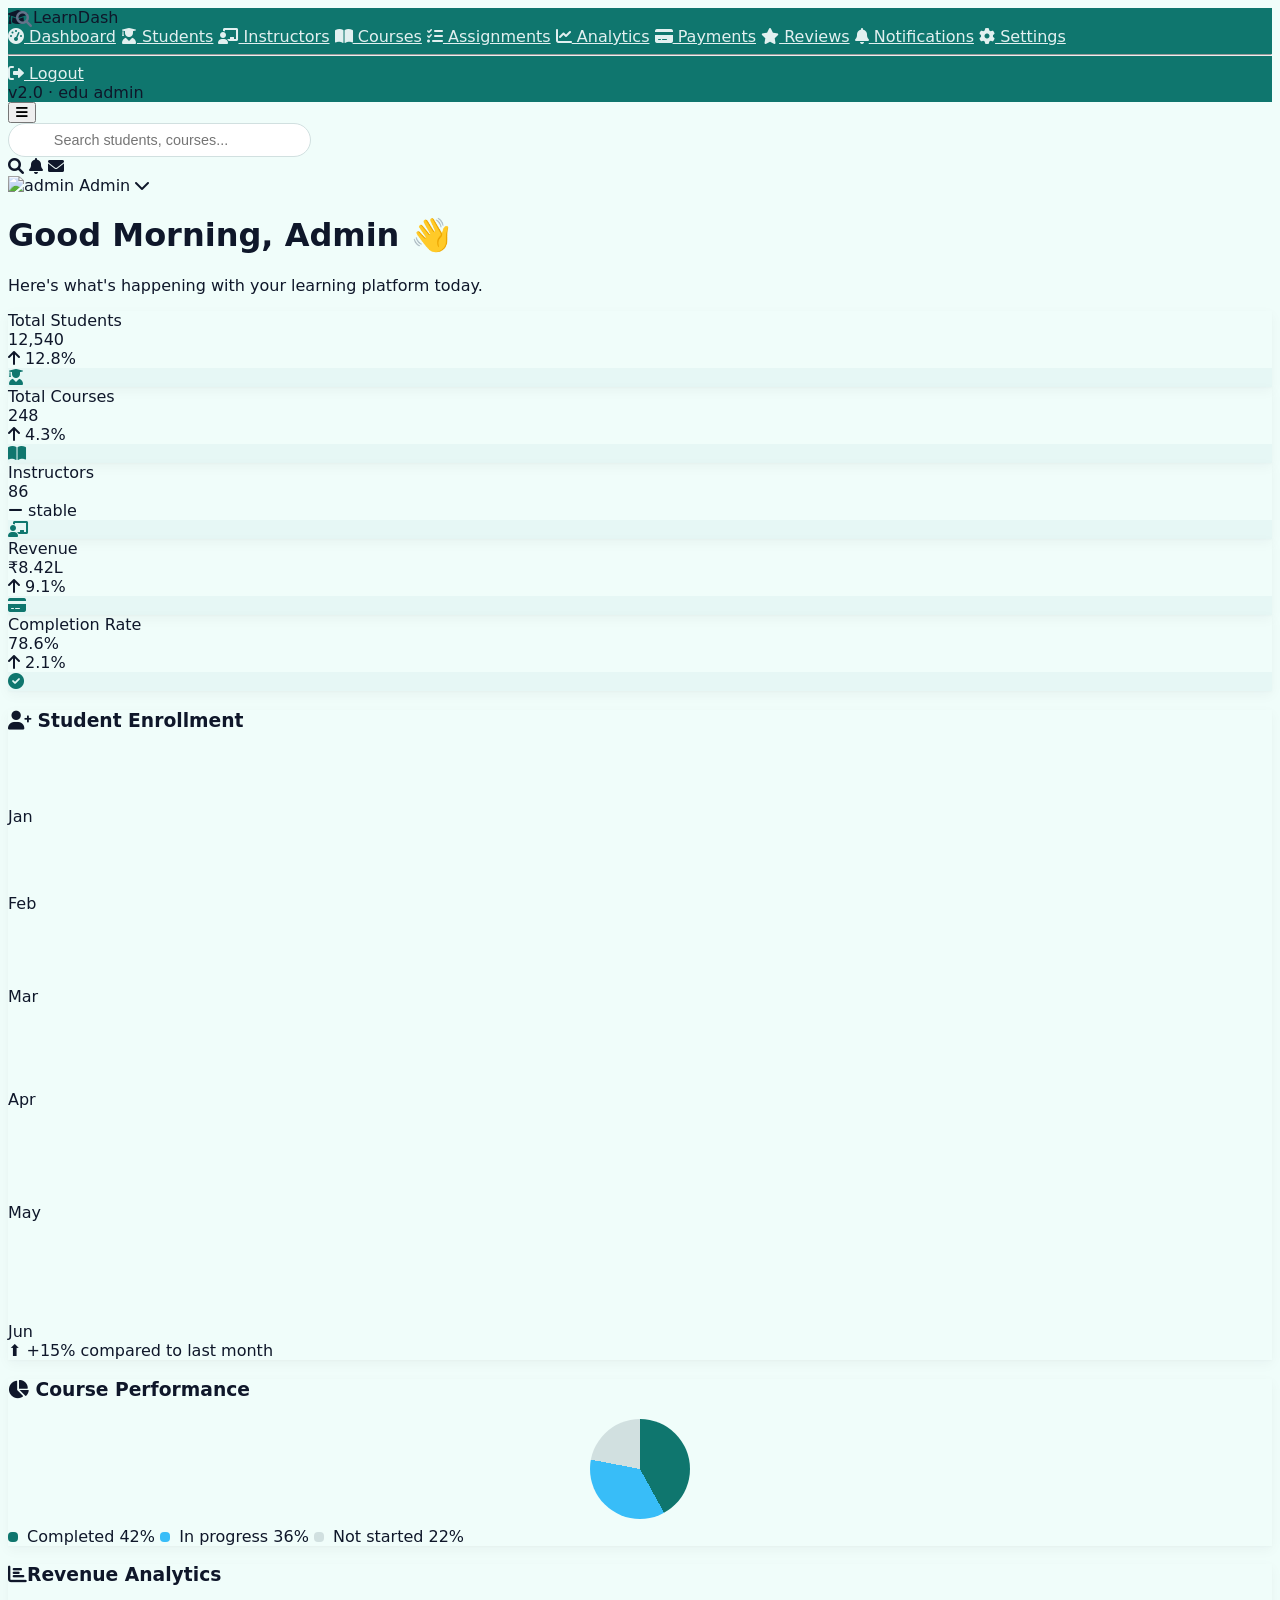
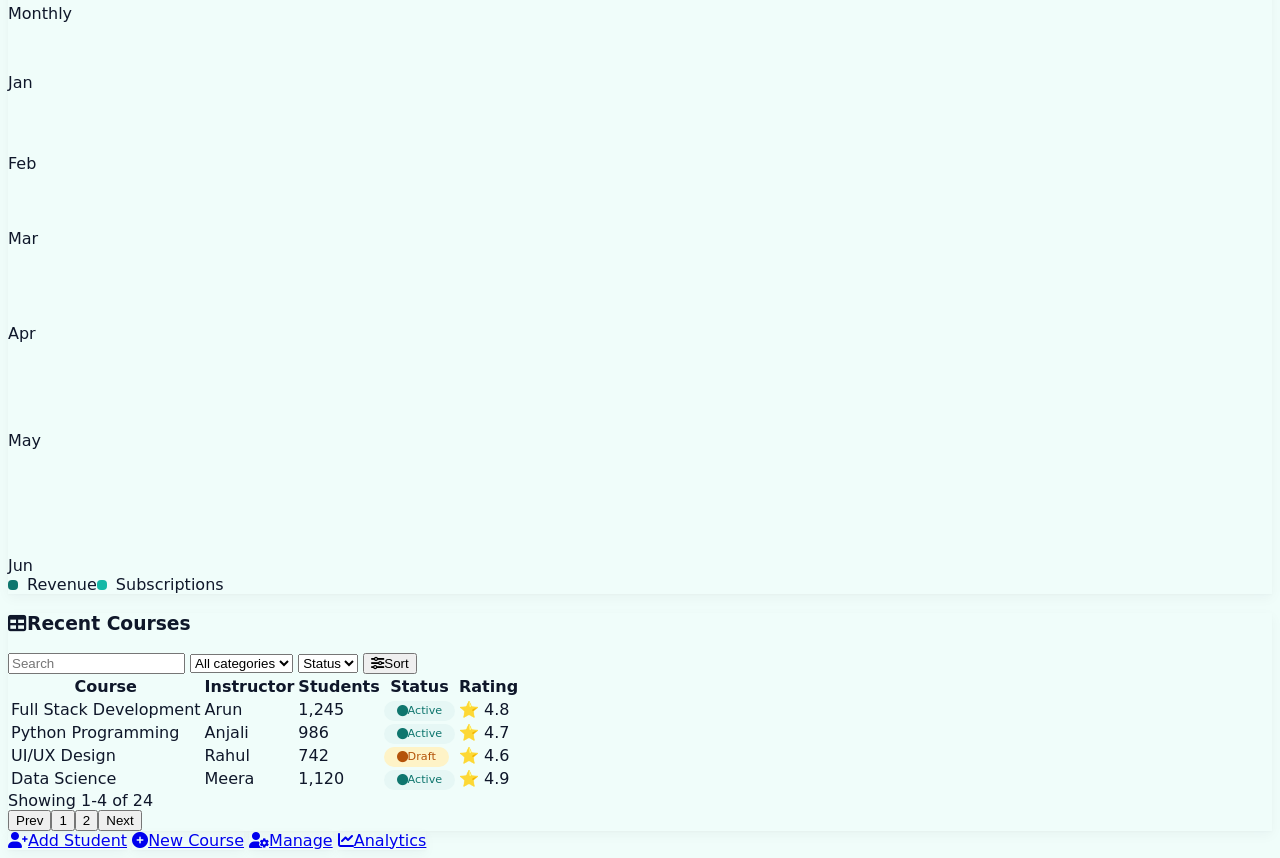
==== index.html @ 38117063 "Create index.html index page" ====
<!DOCTYPE html>
<html lang="en">
<head>
  <meta charset="UTF-8" />
  <meta name="viewport" content="width=device-width, initial-scale=1.0" />
  <title>LearnDash · Admin (static charts)</title>
  <script src="https://cdn.tailwindcss.com"></script>
  <link rel="stylesheet" href="https://cdnjs.cloudflare.com/ajax/libs/font-awesome/6.0.0-beta3/css/all.min.css" />
  <style>
    /* custom teal-navy palette & subtle touches */
    body {
      background: #F0FDFA;
      color: #0F172A;
      font-family: 'Inter', system-ui, -apple-system, sans-serif;
    }
    .sidebar-bg {
      background: #0F766E;
    }
    .sidebar-text {
      color: #e2f0f0;
    }
    .sidebar-text:hover {
      background: #0d6b63;
      color: white;
    }
    .card-shadow {
      box-shadow: 0 4px 12px rgba(15, 23, 42, 0.04), 0 1px 2px rgba(0,0,0,0.02);
    }
    .stat-icon {
      background: #e6f7f5;
      color: #0F766E;
    }
    .nav-search input {
      background: white;
      border: 1px solid #d1e0e0;
      border-radius: 40px;
      padding: 0.5rem 1rem 0.5rem 2.8rem;
      width: 240px;
      font-size: 0.9rem;
    }
    .nav-search i {
      position: absolute;
      left: 1rem;
      top: 0.7rem;
      color: #64748B;
    }
    .badge-status {
      background: #e6f7f5;
      color: #0F766E;
      font-weight: 500;
      padding: 0.2rem 0.8rem;
      border-radius: 40px;
      font-size: 0.7rem;
    }
    .badge-draft {
      background: #fef3c7;
      color: #b45309;
    }
    .table-wrap {
      overflow-x: auto;
    }
    /* mobile drawer */
    #mobileDrawer {
      transition: transform 0.25s ease;
    }
    #mobileDrawer.hidden-drawer {
      transform: translateX(-100%);
    }
    #mobileDrawer:not(.hidden-drawer) {
      transform: translateX(0);
    }
    .drawer-overlay {
      background: rgba(15, 23, 42, 0.4);
    }

    /* static chart replacements: simple flex bars & doughnut with conic gradient */
    .chart-bar-row {
      display: flex;
      align-items: flex-end;
      gap: 0.5rem;
      height: 100px;
      margin-top: 0.5rem;
    }
    .chart-bar {
      flex: 1;
      background: #0F766E;
      border-radius: 6px 6px 0 0;
      min-width: 20px;
      transition: height 0.2s;
      height: var(--h);
    }
    .chart-bar-alt {
      background: #14B8A6;
    }
    .doughnut-static {
      width: 100px;
      height: 100px;
      border-radius: 50%;
      background: conic-gradient(#0F766E 0% 42%, #38BDF8 42% 78%, #d1e0e0 78% 100%);
      margin: 0.5rem auto;
    }
    .revenue-bar {
      display: flex;
      align-items: flex-end;
      gap: 0.4rem;
      height: 70px;
    }
    .revenue-bar-item {
      flex: 1;
      background: #0F766E;
      border-radius: 4px 4px 0 0;
      min-width: 16px;
    }
    .revenue-bar-item.sub {
      background: #14B8A6;
    }
    .legend-dot {
      display: inline-block;
      width: 10px;
      height: 10px;
      border-radius: 4px;
      margin-right: 4px;
    }
    .inline-chart-label {
      font-size: 0.7rem;
      color: #64748B;
    }
  </style>
</head>
<body>

  <!-- mobile overlay -->
  <div id="drawerOverlay" class="fixed inset-0 z-40 drawer-overlay hidden md:hidden"></div>

  <!-- SIDEBAR (desktop) + mobile drawer -->
  <aside id="sidebar" class="fixed top-0 left-0 h-full w-64 sidebar-bg text-white z-50 flex flex-col transition-transform duration-300 -translate-x-full md:translate-x-0">
    <div class="p-5 text-2xl font-bold tracking-tight flex items-center gap-2 border-b border-[#2a8a82]">
      <i class="fas fa-graduation-cap text-[#38BDF8]"></i> LearnDash
    </div>
    <nav class="flex-1 px-3 py-6 space-y-1 overflow-y-auto">
      <a href="#" class="flex items-center gap-3 px-3 py-2.5 rounded-lg sidebar-text bg-[#0d6b63]"><i class="fas fa-tachometer-alt w-5"></i> Dashboard</a>
      <a href="#" class="flex items-center gap-3 px-3 py-2.5 rounded-lg sidebar-text hover:bg-[#0d6b63]"><i class="fas fa-user-graduate w-5"></i> Students</a>
      <a href="#" class="flex items-center gap-3 px-3 py-2.5 rounded-lg sidebar-text hover:bg-[#0d6b63]"><i class="fas fa-chalkboard-teacher w-5"></i> Instructors</a>
      <a href="#" class="flex items-center gap-3 px-3 py-2.5 rounded-lg sidebar-text hover:bg-[#0d6b63]"><i class="fas fa-book-open w-5"></i> Courses</a>
      <a href="#" class="flex items-center gap-3 px-3 py-2.5 rounded-lg sidebar-text hover:bg-[#0d6b63]"><i class="fas fa-tasks w-5"></i> Assignments</a>
      <a href="#" class="flex items-center gap-3 px-3 py-2.5 rounded-lg sidebar-text hover:bg-[#0d6b63]"><i class="fas fa-chart-line w-5"></i> Analytics</a>
      <a href="#" class="flex items-center gap-3 px-3 py-2.5 rounded-lg sidebar-text hover:bg-[#0d6b63]"><i class="fas fa-credit-card w-5"></i> Payments</a>
      <a href="#" class="flex items-center gap-3 px-3 py-2.5 rounded-lg sidebar-text hover:bg-[#0d6b63]"><i class="fas fa-star w-5"></i> Reviews</a>
      <a href="#" class="flex items-center gap-3 px-3 py-2.5 rounded-lg sidebar-text hover:bg-[#0d6b63]"><i class="fas fa-bell w-5"></i> Notifications</a>
      <a href="#" class="flex items-center gap-3 px-3 py-2.5 rounded-lg sidebar-text hover:bg-[#0d6b63]"><i class="fas fa-cog w-5"></i> Settings</a>
      <hr class="border-[#2a8a82] my-4" />
      <a href="#" class="flex items-center gap-3 px-3 py-2.5 rounded-lg sidebar-text hover:bg-[#0d6b63]"><i class="fas fa-sign-out-alt w-5"></i> Logout</a>
    </nav>
    <div class="p-4 text-xs text-[#b0d6d0] border-t border-[#2a8a82]">v2.0 · edu admin</div>
  </aside>

  <!-- MAIN CONTENT -->
  <div class="md:ml-64 min-h-screen flex flex-col">

    <!-- TOP NAVBAR -->
    <header class="bg-white/80 backdrop-blur-sm border-b border-[#dce8e6] sticky top-0 z-30 px-4 sm:px-6 py-3 flex items-center justify-between flex-wrap gap-2">
      <div class="flex items-center gap-3">
        <button id="hamburgerBtn" class="md:hidden text-[#0F766E] text-xl"><i class="fas fa-bars"></i></button>
        <div class="nav-search relative hidden sm:block">
          <i class="fas fa-search"></i>
          <input type="text" placeholder="Search students, courses..." class="focus:outline-none focus:ring-2 focus:ring-[#14B8A6] transition" />
        </div>
      </div>
      <div class="flex items-center gap-3 sm:gap-4">
        <i class="fas fa-search text-[#64748B] sm:hidden"></i>
        <i class="fas fa-bell text-[#64748B] text-lg hover:text-[#0F766E] cursor-pointer"></i>
        <i class="fas fa-envelope text-[#64748B] text-lg hover:text-[#0F766E] cursor-pointer"></i>
        <div class="flex items-center gap-2 border-l pl-3 border-[#dce8e6]">
          <img src="https://ui-avatars.com/api/?name=Admin&background=0F766E&color=fff&size=32" alt="admin" class="w-8 h-8 rounded-full" />
          <span class="hidden sm:inline font-medium text-sm text-[#0F172A]">Admin <i class="fas fa-chevron-down ml-1 text-[#64748B] text-xs"></i></span>
        </div>
      </div>
    </header>

    <!-- DASHBOARD BODY -->
    <main class="flex-1 p-4 sm:p-6 space-y-6">

      <!-- GREETING -->
      <div>
        <h1 class="text-2xl font-bold text-[#0F172A] flex items-center gap-2">Good Morning, Admin 👋</h1>
        <p class="text-[#64748B]">Here's what's happening with your learning platform today.</p>
      </div>

      <!-- STATS CARDS -->
      <section class="grid grid-cols-1 sm:grid-cols-2 lg:grid-cols-4 gap-4">
        <div class="bg-white card-shadow rounded-2xl p-5 flex items-start justify-between border border-[#e6f0ed]">
          <div><span class="text-[#64748B] text-sm">Total Students</span><div class="text-2xl font-bold mt-1">12,540</div><span class="text-[#16A34A] text-xs flex items-center gap-1 mt-1"><i class="fas fa-arrow-up"></i> 12.8%</span></div>
          <div class="stat-icon w-10 h-10 rounded-xl flex items-center justify-center text-xl"><i class="fas fa-user-graduate"></i></div>
        </div>
        <div class="bg-white card-shadow rounded-2xl p-5 flex items-start justify-between border border-[#e6f0ed]">
          <div><span class="text-[#64748B] text-sm">Total Courses</span><div class="text-2xl font-bold mt-1">248</div><span class="text-[#16A34A] text-xs flex items-center gap-1 mt-1"><i class="fas fa-arrow-up"></i> 4.3%</span></div>
          <div class="stat-icon w-10 h-10 rounded-xl flex items-center justify-center text-xl"><i class="fas fa-book-open"></i></div>
        </div>
        <div class="bg-white card-shadow rounded-2xl p-5 flex items-start justify-between border border-[#e6f0ed]">
          <div><span class="text-[#64748B] text-sm">Instructors</span><div class="text-2xl font-bold mt-1">86</div><span class="text-[#64748B] text-xs flex items-center gap-1 mt-1"><i class="fas fa-minus"></i> stable</span></div>
          <div class="stat-icon w-10 h-10 rounded-xl flex items-center justify-center text-xl"><i class="fas fa-chalkboard-teacher"></i></div>
        </div>
        <div class="bg-white card-shadow rounded-2xl p-5 flex items-start justify-between border border-[#e6f0ed]">
          <div><span class="text-[#64748B] text-sm">Revenue</span><div class="text-2xl font-bold mt-1">₹8.42L</div><span class="text-[#16A34A] text-xs flex items-center gap-1 mt-1"><i class="fas fa-arrow-up"></i> 9.1%</span></div>
          <div class="stat-icon w-10 h-10 rounded-xl flex items-center justify-center text-xl"><i class="fas fa-credit-card"></i></div>
        </div>
        <div class="bg-white card-shadow rounded-2xl p-5 flex items-start justify-between border border-[#e6f0ed] sm:col-span-2 lg:col-span-1">
          <div><span class="text-[#64748B] text-sm">Completion Rate</span><div class="text-2xl font-bold mt-1">78.6%</div><span class="text-[#F59E0B] text-xs flex items-center gap-1 mt-1"><i class="fas fa-arrow-up"></i> 2.1%</span></div>
          <div class="stat-icon w-10 h-10 rounded-xl flex items-center justify-center text-xl"><i class="fas fa-check-circle"></i></div>
        </div>
      </section>

      <!-- CHARTS: 2 columns (enrollment + course performance) - static HTML/CSS -->
      <div class="grid grid-cols-1 lg:grid-cols-2 gap-4">
        <!-- Enrollment chart (static bars) -->
        <div class="bg-white p-5 rounded-2xl card-shadow border border-[#e6f0ed]">
          <h3 class="text-sm font-semibold text-[#0F172A] flex items-center gap-2"><i class="fas fa-user-plus text-[#0F766E]"></i> Student Enrollment</h3>
          <div class="flex items-end gap-2 h-32 mt-2">
            <div class="flex-1 flex flex-col items-center"><div class="w-full bg-[#0F766E] rounded-t" style="height:58px;"></div><span class="text-[10px] mt-1 text-[#64748B]">Jan</span></div>
            <div class="flex-1 flex flex-col items-center"><div class="w-full bg-[#0F766E] rounded-t" style="height:68px;"></div><span class="text-[10px] mt-1 text-[#64748B]">Feb</span></div>
            <div class="flex-1 flex flex-col items-center"><div class="w-full bg-[#0F766E] rounded-t" style="height:74px;"></div><span class="text-[10px] mt-1 text-[#64748B]">Mar</span></div>
            <div class="flex-1 flex flex-col items-center"><div class="w-full bg-[#0F766E] rounded-t" style="height:84px;"></div><span class="text-[10px] mt-1 text-[#64748B]">Apr</span></div>
            <div class="flex-1 flex flex-col items-center"><div class="w-full bg-[#0F766E] rounded-t" style="height:94px;"></div><span class="text-[10px] mt-1 text-[#64748B]">May</span></div>
            <div class="flex-1 flex flex-col items-center"><div class="w-full bg-[#0F766E] rounded-t" style="height:100px;"></div><span class="text-[10px] mt-1 text-[#64748B]">Jun</span></div>
          </div>
          <div class="text-xs text-[#64748B] mt-1 text-center">⬆ +15% compared to last month</div>
        </div>
        <!-- Course performance (static doughnut) -->
        <div class="bg-white p-5 rounded-2xl card-shadow border border-[#e6f0ed] flex flex-col items-center">
          <h3 class="text-sm font-semibold text-[#0F172A] flex items-center gap-2 w-full"><i class="fas fa-chart-pie text-[#14B8A6]"></i> Course Performance</h3>
          <div class="doughnut-static"></div>
          <div class="flex gap-4 text-xs mt-2 flex-wrap justify-center">
            <span><span class="legend-dot" style="background:#0F766E;"></span> Completed 42%</span>
            <span><span class="legend-dot" style="background:#38BDF8;"></span> In progress 36%</span>
            <span><span class="legend-dot" style="background:#d1e0e0;"></span> Not started 22%</span>
          </div>
        </div>
      </div>

      <!-- Revenue analytics (static bars) -->
      <div class="bg-white p-5 rounded-2xl card-shadow border border-[#e6f0ed]">
        <div class="flex justify-between items-center"><h3 class="text-sm font-semibold"><i class="fas fa-chart-bar text-[#0F766E] mr-2"></i>Revenue Analytics</h3><span class="text-xs text-[#64748B]">Monthly</span></div>
        <div class="flex items-end gap-1 h-24 mt-3">
          <div class="flex-1 flex flex-col items-center"><div class="w-full bg-[#0F766E] rounded-t" style="height:32px;"></div><div class="w-full bg-[#14B8A6] rounded-t mt-0.5" style="height:18px;"></div><span class="text-[9px] mt-1 text-[#64748B]">Jan</span></div>
          <div class="flex-1 flex flex-col items-center"><div class="w-full bg-[#0F766E] rounded-t" style="height:40px;"></div><div class="w-full bg-[#14B8A6] rounded-t mt-0.5" style="height:22px;"></div><span class="text-[9px] mt-1 text-[#64748B]">Feb</span></div>
          <div class="flex-1 flex flex-col items-center"><div class="w-full bg-[#0F766E] rounded-t" style="height:36px;"></div><div class="w-full bg-[#14B8A6] rounded-t mt-0.5" style="height:20px;"></div><span class="text-[9px] mt-1 text-[#64748B]">Mar</span></div>
          <div class="flex-1 flex flex-col items-center"><div class="w-full bg-[#0F766E] rounded-t" style="height:48px;"></div><div class="w-full bg-[#14B8A6] rounded-t mt-0.5" style="height:28px;"></div><span class="text-[9px] mt-1 text-[#64748B]">Apr</span></div>
          <div class="flex-1 flex flex-col items-center"><div class="w-full bg-[#0F766E] rounded-t" style="height:56px;"></div><div class="w-full bg-[#14B8A6] rounded-t mt-0.5" style="height:32px;"></div><span class="text-[9px] mt-1 text-[#64748B]">May</span></div>
          <div class="flex-1 flex flex-col items-center"><div class="w-full bg-[#0F766E] rounded-t" style="height:68px;"></div><div class="w-full bg-[#14B8A6] rounded-t mt-0.5" style="height:38px;"></div><span class="text-[9px] mt-1 text-[#64748B]">Jun</span></div>
        </div>
        <div class="flex gap-4 text-xs mt-2"><span><span class="legend-dot" style="background:#0F766E;"></span> Revenue</span><span><span class="legend-dot" style="background:#14B8A6;"></span> Subscriptions</span></div>
      </div>

      <!-- RECENT COURSES TABLE -->
      <div class="bg-white rounded-2xl card-shadow border border-[#e6f0ed] p-5">
        <div class="flex flex-wrap items-center justify-between gap-2 mb-4">
          <h3 class="font-semibold text-[#0F172A]"><i class="fas fa-table text-[#0F766E] mr-2"></i>Recent Courses</h3>
          <div class="flex flex-wrap gap-2">
            <input type="text" placeholder="Search" class="text-sm border rounded-full px-3 py-1 border-[#d1e0e0] focus:ring-1 focus:ring-[#14B8A6] outline-none" />
            <select class="text-sm border rounded-full px-3 py-1 border-[#d1e0e0] bg-white"><option>All categories</option></select>
            <select class="text-sm border rounded-full px-3 py-1 border-[#d1e0e0] bg-white"><option>Status</option></select>
            <button class="text-sm bg-[#0F766E] text-white px-4 py-1 rounded-full"><i class="fas fa-sliders-h mr-1"></i>Sort</button>
          </div>
        </div>
        <div class="table-wrap">
          <table class="w-full text-sm">
            <thead class="text-[#64748B] border-b border-[#e6f0ed]"><tr><th class="py-2 text-left">Course</th><th class="py-2 text-left">Instructor</th><th class="py-2 text-left">Students</th><th class="py-2 text-left">Status</th><th class="py-2 text-left">Rating</th></tr></thead>
            <tbody>
              <tr class="border-b border-[#f0f7f5]"><td class="py-3 font-medium">Full Stack Development</td><td>Arun</td><td>1,245</td><td><span class="badge-status"><i class="fas fa-circle text-[#16A34A] text-[8px] mr-1"></i>Active</span></td><td>⭐ 4.8</td></tr>
              <tr class="border-b border-[#f0f7f5]"><td>Python Programming</td><td>Anjali</td><td>986</td><td><span class="badge-status"><i class="fas fa-circle text-[#16A34A] text-[8px] mr-1"></i>Active</span></td><td>⭐ 4.7</td></tr>
              <tr class="border-b border-[#f0f7f5]"><td>UI/UX Design</td><td>Rahul</td><td>742</td><td><span class="badge-status badge-draft"><i class="fas fa-circle text-[#F59E0B] text-[8px] mr-1"></i>Draft</span></td><td>⭐ 4.6</td></tr>
              <tr><td>Data Science</td><td>Meera</td><td>1,120</td><td><span class="badge-status"><i class="fas fa-circle text-[#16A34A] text-[8px] mr-1"></i>Active</span></td><td>⭐ 4.9</td></tr>
            </tbody>
          </table>
        </div>
        <div class="flex justify-between items-center mt-4 text-xs text-[#64748B]"><span>Showing 1-4 of 24</span><div class="flex gap-1"><button class="px-2 py-1 border rounded">Prev</button><button class="px-2 py-1 border rounded bg-[#0F766E] text-white">1</button><button class="px-2 py-1 border rounded">2</button><button class="px-2 py-1 border rounded">Next</button></div></div>
      </div>

      <!-- quick links -->
      <div class="grid grid-cols-2 sm:grid-cols-4 gap-3 text-center text-sm">
        <a href="#" class="bg-white p-3 rounded-xl card-shadow border border-[#e6f0ed] hover:border-[#14B8A6] transition"><i class="fas fa-user-plus text-[#0F766E] block text-xl mb-1"></i>Add Student</a>
        <a href="#" class="bg-white p-3 rounded-xl card-shadow border border-[#e6f0ed] hover:border-[#14B8A6] transition"><i class="fas fa-plus-circle text-[#0F766E] block text-xl mb-1"></i>New Course</a>
        <a href="#" class="bg-white p-3 rounded-xl card-shadow border border-[#e6f0ed] hover:border-[#14B8A6] transition"><i class="fas fa-user-cog text-[#0F766E] block text-xl mb-1"></i>Manage</a>
        <a href="#" class="bg-white p-3 rounded-xl card-shadow border border-[#e6f0ed] hover:border-[#14B8A6] transition"><i class="fas fa-chart-line text-[#0F766E] block text-xl mb-1"></i>Analytics</a>
      </div>
    </main>
  </div>

  <!-- minimal JS for mobile drawer only (no chart logic) -->
  <script>
    (function() {
      const sidebar = document.getElementById('sidebar');
      const overlay = document.getElementById('drawerOverlay');
      const hamBtn = document.getElementById('hamburgerBtn');
      let drawerOpen = false;

      function toggleDrawer() {
        drawerOpen = !drawerOpen;
        if (drawerOpen) {
          sidebar.classList.remove('-translate-x-full');
          overlay.classList.remove('hidden');
        } else {
          sidebar.classList.add('-translate-x-full');
          overlay.classList.add('hidden');
        }
      }
      hamBtn.addEventListener('click', toggleDrawer);
      overlay.addEventListener('click', toggleDrawer);

      window.addEventListener('resize', function() {
        if (window.innerWidth >= 768 && drawerOpen) {
          sidebar.classList.remove('-translate-x-full');
          overlay.classList.add('hidden');
          drawerOpen = false;
        }
      });
    })();
  </script>
</body>
</html>
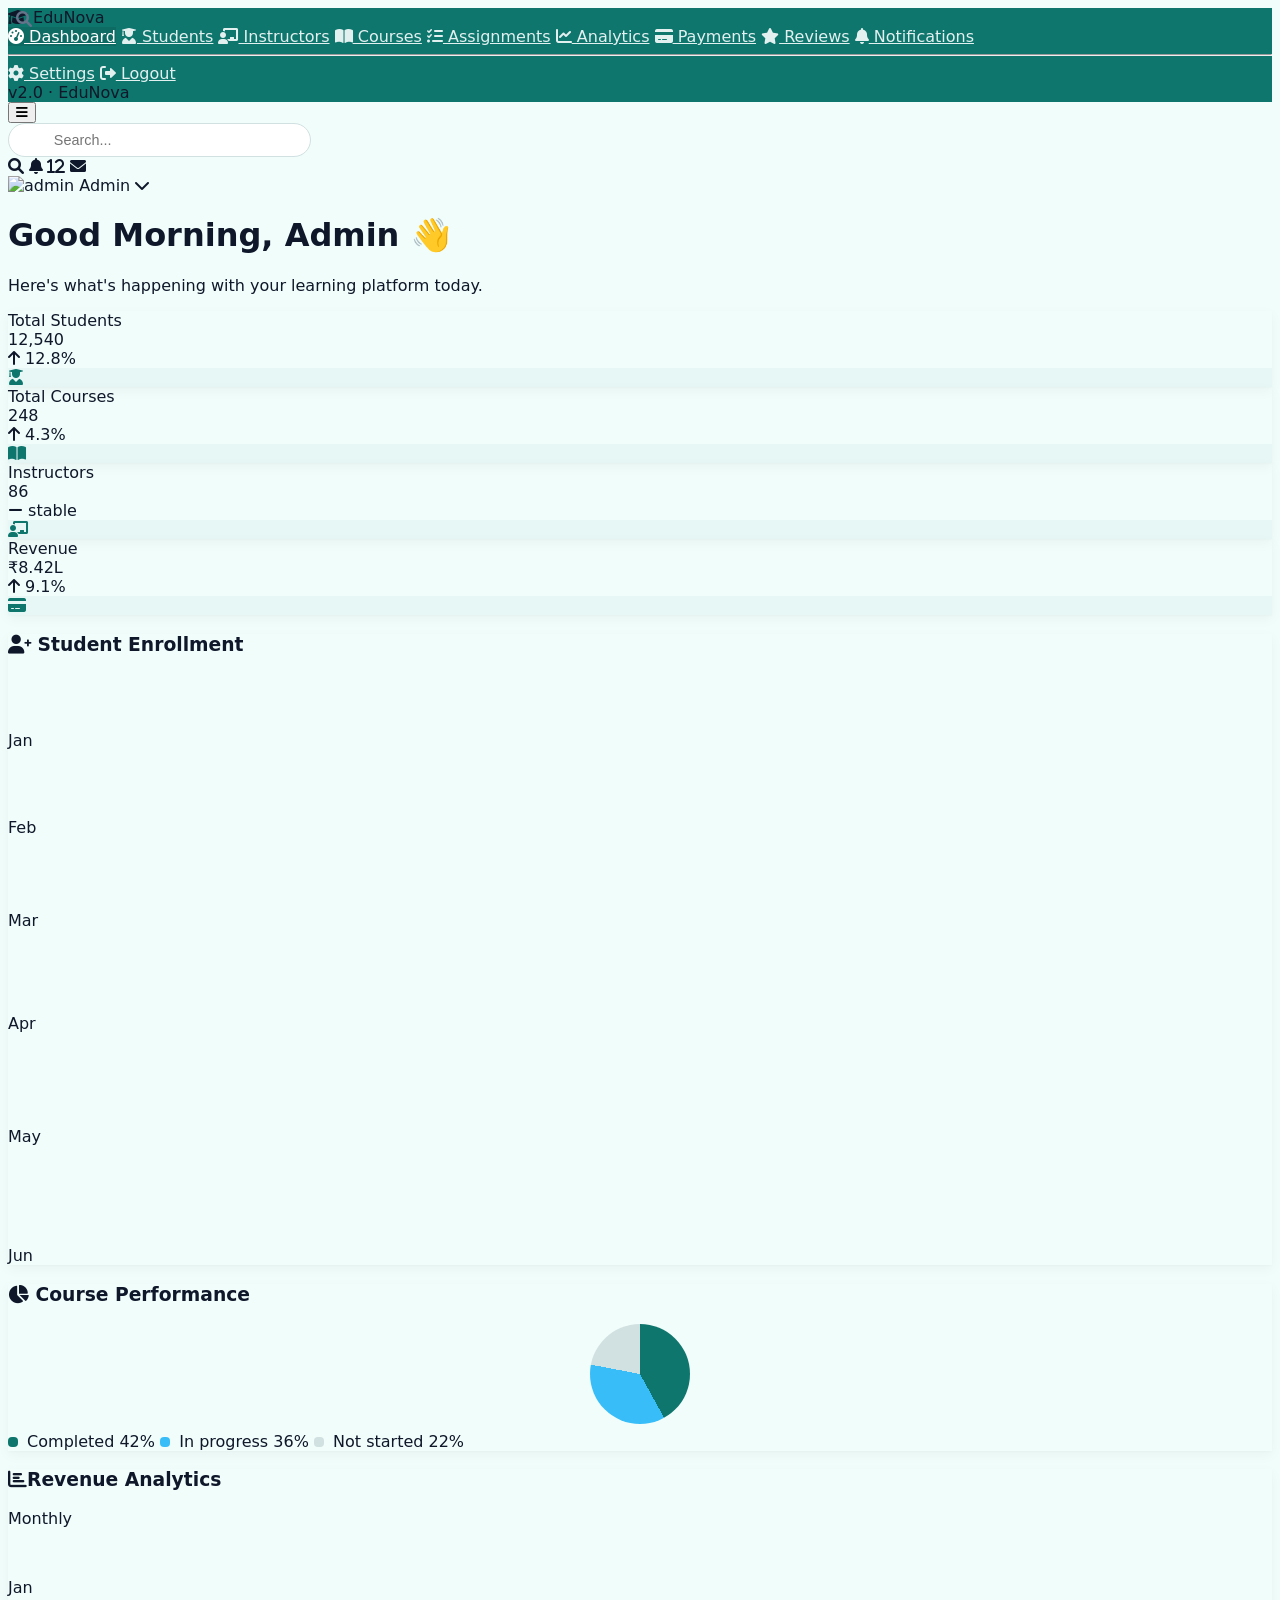
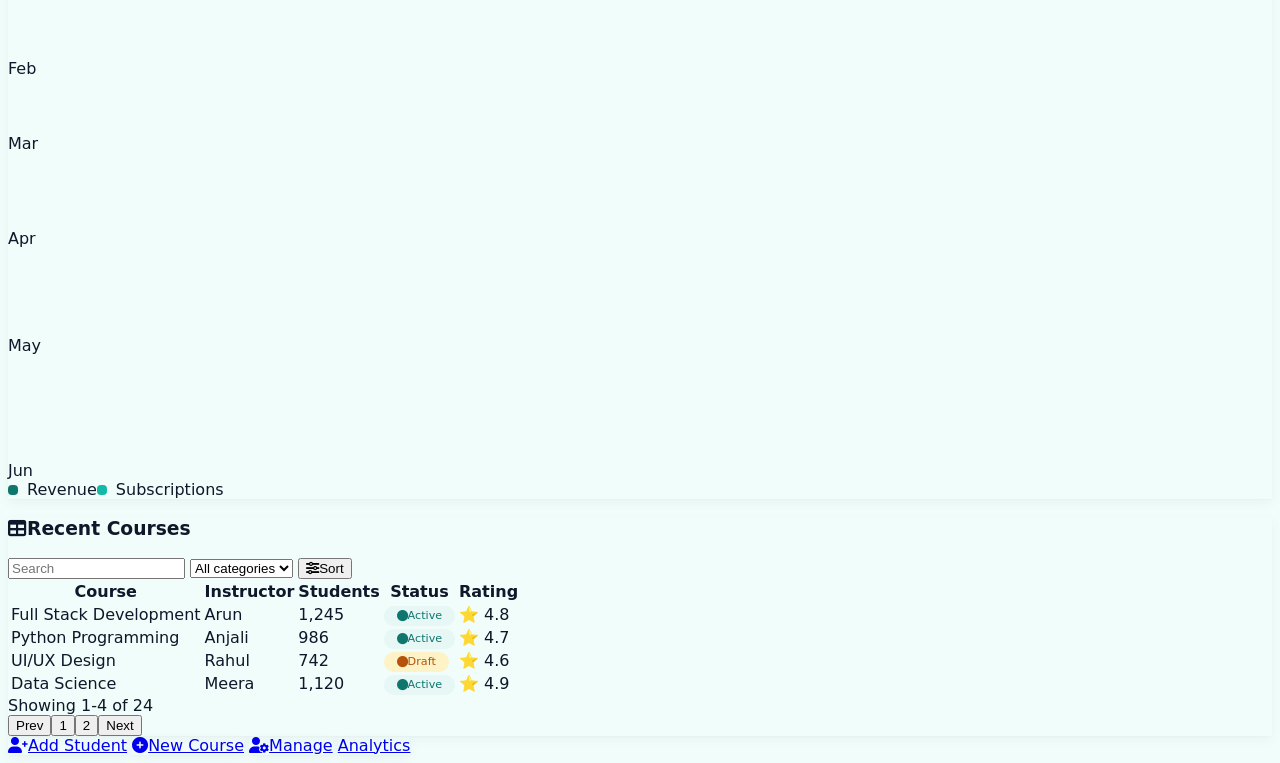
==== commit 833904ec: "connect all pages" ====
--- a/index.html
+++ b/index.html
@@ -1,320 +1,198 @@
 <!DOCTYPE html>
 <html lang="en">
 <head>
-  <meta charset="UTF-8" />
-  <meta name="viewport" content="width=device-width, initial-scale=1.0" />
-  <title>LearnDash · Admin (static charts)</title>
-  <script src="https://cdn.tailwindcss.com"></script>
-  <link rel="stylesheet" href="https://cdnjs.cloudflare.com/ajax/libs/font-awesome/6.0.0-beta3/css/all.min.css" />
-  <style>
-    /* custom teal-navy palette & subtle touches */
-    body {
-      background: #F0FDFA;
-      color: #0F172A;
-      font-family: 'Inter', system-ui, -apple-system, sans-serif;
-    }
-    .sidebar-bg {
-      background: #0F766E;
-    }
-    .sidebar-text {
-      color: #e2f0f0;
-    }
-    .sidebar-text:hover {
-      background: #0d6b63;
-      color: white;
-    }
-    .card-shadow {
-      box-shadow: 0 4px 12px rgba(15, 23, 42, 0.04), 0 1px 2px rgba(0,0,0,0.02);
-    }
-    .stat-icon {
-      background: #e6f7f5;
-      color: #0F766E;
-    }
-    .nav-search input {
-      background: white;
-      border: 1px solid #d1e0e0;
-      border-radius: 40px;
-      padding: 0.5rem 1rem 0.5rem 2.8rem;
-      width: 240px;
-      font-size: 0.9rem;
-    }
-    .nav-search i {
-      position: absolute;
-      left: 1rem;
-      top: 0.7rem;
-      color: #64748B;
-    }
-    .badge-status {
-      background: #e6f7f5;
-      color: #0F766E;
-      font-weight: 500;
-      padding: 0.2rem 0.8rem;
-      border-radius: 40px;
-      font-size: 0.7rem;
-    }
-    .badge-draft {
-      background: #fef3c7;
-      color: #b45309;
-    }
-    .table-wrap {
-      overflow-x: auto;
-    }
-    /* mobile drawer */
-    #mobileDrawer {
-      transition: transform 0.25s ease;
-    }
-    #mobileDrawer.hidden-drawer {
-      transform: translateX(-100%);
-    }
-    #mobileDrawer:not(.hidden-drawer) {
-      transform: translateX(0);
-    }
-    .drawer-overlay {
-      background: rgba(15, 23, 42, 0.4);
-    }
-
-    /* static chart replacements: simple flex bars & doughnut with conic gradient */
-    .chart-bar-row {
-      display: flex;
-      align-items: flex-end;
-      gap: 0.5rem;
-      height: 100px;
-      margin-top: 0.5rem;
-    }
-    .chart-bar {
-      flex: 1;
-      background: #0F766E;
-      border-radius: 6px 6px 0 0;
-      min-width: 20px;
-      transition: height 0.2s;
-      height: var(--h);
-    }
-    .chart-bar-alt {
-      background: #14B8A6;
-    }
-    .doughnut-static {
-      width: 100px;
-      height: 100px;
-      border-radius: 50%;
-      background: conic-gradient(#0F766E 0% 42%, #38BDF8 42% 78%, #d1e0e0 78% 100%);
-      margin: 0.5rem auto;
-    }
-    .revenue-bar {
-      display: flex;
-      align-items: flex-end;
-      gap: 0.4rem;
-      height: 70px;
-    }
-    .revenue-bar-item {
-      flex: 1;
-      background: #0F766E;
-      border-radius: 4px 4px 0 0;
-      min-width: 16px;
-    }
-    .revenue-bar-item.sub {
-      background: #14B8A6;
-    }
-    .legend-dot {
-      display: inline-block;
-      width: 10px;
-      height: 10px;
-      border-radius: 4px;
-      margin-right: 4px;
-    }
-    .inline-chart-label {
-      font-size: 0.7rem;
-      color: #64748B;
-    }
-  </style>
+    <meta charset="UTF-8" />
+    <meta name="viewport" content="width=device-width, initial-scale=1.0" />
+    <title>EduNova · Dashboard</title>
+    <script src="https://cdn.tailwindcss.com"></script>
+    <link rel="stylesheet" href="https://cdnjs.cloudflare.com/ajax/libs/font-awesome/6.0.0-beta3/css/all.min.css" />
+    <style>
+        body { background: #F0FDFA; color: #0F172A; font-family: 'Inter', system-ui, sans-serif; }
+        .sidebar-bg { background: #0F766E; }
+        .sidebar-text { color: #e2f0f0; }
+        .sidebar-text:hover { background: #0d6b63; color: white; }
+        .sidebar-text.active { background: #0d6b63; color: white; }
+        .card-shadow { box-shadow: 0 4px 12px rgba(15,23,42,0.04), 0 1px 2px rgba(0,0,0,0.02); }
+        .stat-icon { background: #e6f7f5; color: #0F766E; }
+        .nav-search input {
+            background: white; border: 1px solid #d1e0e0; border-radius: 40px;
+            padding: 0.5rem 1rem 0.5rem 2.8rem; width: 240px; font-size: 0.9rem;
+        }
+        .nav-search i { position: absolute; left: 1rem; top: 0.7rem; color: #64748B; }
+        .badge-status { background: #e6f7f5; color: #0F766E; font-weight: 500; padding: 0.2rem 0.8rem; border-radius: 40px; font-size: 0.7rem; }
+        .badge-draft { background: #fef3c7; color: #b45309; }
+        .table-wrap { overflow-x: auto; }
+        .drawer-overlay { background: rgba(15,23,42,0.4); }
+        .doughnut-static { width: 100px; height: 100px; border-radius: 50%; background: conic-gradient(#0F766E 0% 42%, #38BDF8 42% 78%, #d1e0e0 78% 100%); margin: 0.5rem auto; }
+        .legend-dot { display: inline-block; width: 10px; height: 10px; border-radius: 4px; margin-right: 4px; }
+        @media (max-width: 768px) { .nav-search input { width: 140px; } }
+        @media (max-width: 480px) { .nav-search input { width: 100px; padding: 0.3rem 0.8rem 0.3rem 2rem; font-size: 0.7rem; } .nav-search i { left: 0.6rem; top: 0.5rem; font-size: 0.7rem; } }
+    </style>
 </head>
 <body>
+    <div id="drawerOverlay" class="fixed inset-0 z-40 drawer-overlay hidden md:hidden"></div>
 
-  <!-- mobile overlay -->
-  <div id="drawerOverlay" class="fixed inset-0 z-40 drawer-overlay hidden md:hidden"></div>
+    <!-- SIDEBAR -->
+    <aside id="sidebar" class="fixed top-0 left-0 h-full w-64 sidebar-bg text-white z-50 flex flex-col transition-transform duration-300 -translate-x-full md:translate-x-0">
+        <div class="p-5 text-2xl font-bold tracking-tight flex items-center gap-2 border-b border-[#2a8a82]">
+            <i class="fas fa-graduation-cap text-[#38BDF8]"></i> EduNova
+        </div>
+        <nav class="flex-1 px-3 py-6 space-y-1 overflow-y-auto">
+            <a href="./index.html" class="flex items-center gap-3 px-3 py-2.5 rounded-lg sidebar-text active"><i class="fas fa-tachometer-alt w-5"></i> Dashboard</a>
+            <a href="./students.html" class="flex items-center gap-3 px-3 py-2.5 rounded-lg sidebar-text"><i class="fas fa-user-graduate w-5"></i> Students</a>
+            <a href="./instructors.html" class="flex items-center gap-3 px-3 py-2.5 rounded-lg sidebar-text"><i class="fas fa-chalkboard-teacher w-5"></i> Instructors</a>
+            <a href="./courses.html" class="flex items-center gap-3 px-3 py-2.5 rounded-lg sidebar-text"><i class="fas fa-book-open w-5"></i> Courses</a>
+            <a href="./assignments.html" class="flex items-center gap-3 px-3 py-2.5 rounded-lg sidebar-text"><i class="fas fa-tasks w-5"></i> Assignments</a>
+            <a href="./analytics.html" class="flex items-center gap-3 px-3 py-2.5 rounded-lg sidebar-text"><i class="fas fa-chart-line w-5"></i> Analytics</a>
+            <a href="./payment.html" class="flex items-center gap-3 px-3 py-2.5 rounded-lg sidebar-text"><i class="fas fa-credit-card w-5"></i> Payments</a>
+            <a href="./reviews.html" class="flex items-center gap-3 px-3 py-2.5 rounded-lg sidebar-text"><i class="fas fa-star w-5"></i> Reviews</a>
+            <a href="./notifications.html" class="flex items-center gap-3 px-3 py-2.5 rounded-lg sidebar-text"><i class="fas fa-bell w-5"></i> Notifications</a>
+            <hr class="border-[#2a8a82] my-4" />
+            <a href="#" class="flex items-center gap-3 px-3 py-2.5 rounded-lg sidebar-text"><i class="fas fa-cog w-5"></i> Settings</a>
+            <a href="#" class="flex items-center gap-3 px-3 py-2.5 rounded-lg sidebar-text"><i class="fas fa-sign-out-alt w-5"></i> Logout</a>
+        </nav>
+        <div class="p-4 text-xs text-[#b0d6d0] border-t border-[#2a8a82]">v2.0 · EduNova</div>
+    </aside>
 
-  <!-- SIDEBAR (desktop) + mobile drawer -->
-  <aside id="sidebar" class="fixed top-0 left-0 h-full w-64 sidebar-bg text-white z-50 flex flex-col transition-transform duration-300 -translate-x-full md:translate-x-0">
-    <div class="p-5 text-2xl font-bold tracking-tight flex items-center gap-2 border-b border-[#2a8a82]">
-      <i class="fas fa-graduation-cap text-[#38BDF8]"></i> LearnDash
+    <!-- MAIN -->
+    <div class="md:ml-64 min-h-screen flex flex-col">
+        <!-- TOP NAVBAR -->
+        <header class="bg-white/80 backdrop-blur-sm border-b border-[#dce8e6] sticky top-0 z-30 px-4 sm:px-6 py-3 flex items-center justify-between flex-wrap gap-2">
+            <div class="flex items-center gap-3">
+                <button id="hamburgerBtn" class="md:hidden text-[#0F766E] text-xl"><i class="fas fa-bars"></i></button>
+                <div class="nav-search relative hidden sm:block">
+                    <i class="fas fa-search"></i>
+                    <input type="text" placeholder="Search..." class="focus:outline-none focus:ring-2 focus:ring-[#14B8A6] transition" />
+                </div>
+            </div>
+            <div class="flex items-center gap-3 sm:gap-4">
+                <i class="fas fa-search text-[#64748B] sm:hidden"></i>
+                <i class="fas fa-bell text-[#64748B] text-lg hover:text-[#0F766E] cursor-pointer relative">
+                    <span class="absolute -top-1 -right-1 bg-[#DC2626] text-white text-[10px] rounded-full w-4 h-4 flex items-center justify-center">12</span>
+                </i>
+                <i class="fas fa-envelope text-[#64748B] text-lg hover:text-[#0F766E] cursor-pointer"></i>
+                <div class="flex items-center gap-2 border-l pl-3 border-[#dce8e6]">
+                    <img src="https://ui-avatars.com/api/?name=Admin&background=0F766E&color=fff&size=32" alt="admin" class="w-8 h-8 rounded-full" />
+                    <span class="hidden sm:inline font-medium text-sm text-[#0F172A]">Admin <i class="fas fa-chevron-down ml-1 text-[#64748B] text-xs"></i></span>
+                </div>
+            </div>
+        </header>
+
+        <!-- CONTENT -->
+        <main class="flex-1 p-4 sm:p-6 space-y-6">
+            <div>
+                <h1 class="text-2xl font-bold text-[#0F172A] flex items-center gap-2">Good Morning, Admin 👋</h1>
+                <p class="text-[#64748B]">Here's what's happening with your learning platform today.</p>
+            </div>
+
+            <section class="grid grid-cols-1 sm:grid-cols-2 lg:grid-cols-4 gap-4">
+                <div class="bg-white card-shadow rounded-2xl p-5 flex items-start justify-between border border-[#e6f0ed]">
+                    <div><span class="text-[#64748B] text-sm">Total Students</span><div class="text-2xl font-bold mt-1">12,540</div><span class="text-[#16A34A] text-xs flex items-center gap-1 mt-1"><i class="fas fa-arrow-up"></i> 12.8%</span></div>
+                    <div class="stat-icon w-10 h-10 rounded-xl flex items-center justify-center text-xl"><i class="fas fa-user-graduate"></i></div>
+                </div>
+                <div class="bg-white card-shadow rounded-2xl p-5 flex items-start justify-between border border-[#e6f0ed]">
+                    <div><span class="text-[#64748B] text-sm">Total Courses</span><div class="text-2xl font-bold mt-1">248</div><span class="text-[#16A34A] text-xs flex items-center gap-1 mt-1"><i class="fas fa-arrow-up"></i> 4.3%</span></div>
+                    <div class="stat-icon w-10 h-10 rounded-xl flex items-center justify-center text-xl"><i class="fas fa-book-open"></i></div>
+                </div>
+                <div class="bg-white card-shadow rounded-2xl p-5 flex items-start justify-between border border-[#e6f0ed]">
+                    <div><span class="text-[#64748B] text-sm">Instructors</span><div class="text-2xl font-bold mt-1">86</div><span class="text-[#64748B] text-xs flex items-center gap-1 mt-1"><i class="fas fa-minus"></i> stable</span></div>
+                    <div class="stat-icon w-10 h-10 rounded-xl flex items-center justify-center text-xl"><i class="fas fa-chalkboard-teacher"></i></div>
+                </div>
+                <div class="bg-white card-shadow rounded-2xl p-5 flex items-start justify-between border border-[#e6f0ed]">
+                    <div><span class="text-[#64748B] text-sm">Revenue</span><div class="text-2xl font-bold mt-1">₹8.42L</div><span class="text-[#16A34A] text-xs flex items-center gap-1 mt-1"><i class="fas fa-arrow-up"></i> 9.1%</span></div>
+                    <div class="stat-icon w-10 h-10 rounded-xl flex items-center justify-center text-xl"><i class="fas fa-credit-card"></i></div>
+                </div>
+            </section>
+
+            <div class="grid grid-cols-1 lg:grid-cols-2 gap-4">
+                <div class="bg-white p-5 rounded-2xl card-shadow border border-[#e6f0ed]">
+                    <h3 class="text-sm font-semibold text-[#0F172A] flex items-center gap-2"><i class="fas fa-user-plus text-[#0F766E]"></i> Student Enrollment</h3>
+                    <div class="flex items-end gap-2 h-32 mt-2">
+                        <div class="flex-1 flex flex-col items-center"><div class="w-full bg-[#0F766E] rounded-t" style="height:58px;"></div><span class="text-[10px] mt-1 text-[#64748B]">Jan</span></div>
+                        <div class="flex-1 flex flex-col items-center"><div class="w-full bg-[#0F766E] rounded-t" style="height:68px;"></div><span class="text-[10px] mt-1 text-[#64748B]">Feb</span></div>
+                        <div class="flex-1 flex flex-col items-center"><div class="w-full bg-[#0F766E] rounded-t" style="height:74px;"></div><span class="text-[10px] mt-1 text-[#64748B]">Mar</span></div>
+                        <div class="flex-1 flex flex-col items-center"><div class="w-full bg-[#0F766E] rounded-t" style="height:84px;"></div><span class="text-[10px] mt-1 text-[#64748B]">Apr</span></div>
+                        <div class="flex-1 flex flex-col items-center"><div class="w-full bg-[#0F766E] rounded-t" style="height:94px;"></div><span class="text-[10px] mt-1 text-[#64748B]">May</span></div>
+                        <div class="flex-1 flex flex-col items-center"><div class="w-full bg-[#0F766E] rounded-t" style="height:100px;"></div><span class="text-[10px] mt-1 text-[#64748B]">Jun</span></div>
+                    </div>
+                </div>
+                <div class="bg-white p-5 rounded-2xl card-shadow border border-[#e6f0ed] flex flex-col items-center">
+                    <h3 class="text-sm font-semibold text-[#0F172A] flex items-center gap-2 w-full"><i class="fas fa-chart-pie text-[#14B8A6]"></i> Course Performance</h3>
+                    <div class="doughnut-static"></div>
+                    <div class="flex gap-4 text-xs mt-2 flex-wrap justify-center">
+                        <span><span class="legend-dot" style="background:#0F766E;"></span> Completed 42%</span>
+                        <span><span class="legend-dot" style="background:#38BDF8;"></span> In progress 36%</span>
+                        <span><span class="legend-dot" style="background:#d1e0e0;"></span> Not started 22%</span>
+                    </div>
+                </div>
+            </div>
+
+            <div class="bg-white p-5 rounded-2xl card-shadow border border-[#e6f0ed]">
+                <div class="flex justify-between items-center"><h3 class="text-sm font-semibold"><i class="fas fa-chart-bar text-[#0F766E] mr-2"></i>Revenue Analytics</h3><span class="text-xs text-[#64748B]">Monthly</span></div>
+                <div class="flex items-end gap-1 h-24 mt-3">
+                    <div class="flex-1 flex flex-col items-center"><div class="w-full bg-[#0F766E] rounded-t" style="height:32px;"></div><div class="w-full bg-[#14B8A6] rounded-t mt-0.5" style="height:18px;"></div><span class="text-[9px] mt-1 text-[#64748B]">Jan</span></div>
+                    <div class="flex-1 flex flex-col items-center"><div class="w-full bg-[#0F766E] rounded-t" style="height:40px;"></div><div class="w-full bg-[#14B8A6] rounded-t mt-0.5" style="height:22px;"></div><span class="text-[9px] mt-1 text-[#64748B]">Feb</span></div>
+                    <div class="flex-1 flex flex-col items-center"><div class="w-full bg-[#0F766E] rounded-t" style="height:36px;"></div><div class="w-full bg-[#14B8A6] rounded-t mt-0.5" style="height:20px;"></div><span class="text-[9px] mt-1 text-[#64748B]">Mar</span></div>
+                    <div class="flex-1 flex flex-col items-center"><div class="w-full bg-[#0F766E] rounded-t" style="height:48px;"></div><div class="w-full bg-[#14B8A6] rounded-t mt-0.5" style="height:28px;"></div><span class="text-[9px] mt-1 text-[#64748B]">Apr</span></div>
+                    <div class="flex-1 flex flex-col items-center"><div class="w-full bg-[#0F766E] rounded-t" style="height:56px;"></div><div class="w-full bg-[#14B8A6] rounded-t mt-0.5" style="height:32px;"></div><span class="text-[9px] mt-1 text-[#64748B]">May</span></div>
+                    <div class="flex-1 flex flex-col items-center"><div class="w-full bg-[#0F766E] rounded-t" style="height:68px;"></div><div class="w-full bg-[#14B8A6] rounded-t mt-0.5" style="height:38px;"></div><span class="text-[9px] mt-1 text-[#64748B]">Jun</span></div>
+                </div>
+                <div class="flex gap-4 text-xs mt-2"><span><span class="legend-dot" style="background:#0F766E;"></span> Revenue</span><span><span class="legend-dot" style="background:#14B8A6;"></span> Subscriptions</span></div>
+            </div>
+
+            <div class="bg-white rounded-2xl card-shadow border border-[#e6f0ed] p-5">
+                <div class="flex flex-wrap items-center justify-between gap-2 mb-4">
+                    <h3 class="font-semibold text-[#0F172A]"><i class="fas fa-table text-[#0F766E] mr-2"></i>Recent Courses</h3>
+                    <div class="flex flex-wrap gap-2">
+                        <input type="text" placeholder="Search" class="text-sm border rounded-full px-3 py-1 border-[#d1e0e0] focus:ring-1 focus:ring-[#14B8A6] outline-none" />
+                        <select class="text-sm border rounded-full px-3 py-1 border-[#d1e0e0] bg-white"><option>All categories</option></select>
+                        <button class="text-sm bg-[#0F766E] text-white px-4 py-1 rounded-full"><i class="fas fa-sliders-h mr-1"></i>Sort</button>
+                    </div>
+                </div>
+                <div class="table-wrap">
+                    <table class="w-full text-sm">
+                        <thead class="text-[#64748B] border-b border-[#e6f0ed]"><tr><th class="py-2 text-left">Course</th><th class="py-2 text-left">Instructor</th><th class="py-2 text-left">Students</th><th class="py-2 text-left">Status</th><th class="py-2 text-left">Rating</th></tr></thead>
+                        <tbody>
+                            <tr class="border-b border-[#f0f7f5]"><td class="py-3 font-medium">Full Stack Development</td><td>Arun</td><td>1,245</td><td><span class="badge-status"><i class="fas fa-circle text-[#16A34A] text-[8px] mr-1"></i>Active</span></td><td>⭐ 4.8</td></tr>
+                            <tr class="border-b border-[#f0f7f5]"><td>Python Programming</td><td>Anjali</td><td>986</td><td><span class="badge-status"><i class="fas fa-circle text-[#16A34A] text-[8px] mr-1"></i>Active</span></td><td>⭐ 4.7</td></tr>
+                            <tr class="border-b border-[#f0f7f5]"><td>UI/UX Design</td><td>Rahul</td><td>742</td><td><span class="badge-status badge-draft"><i class="fas fa-circle text-[#F59E0B] text-[8px] mr-1"></i>Draft</span></td><td>⭐ 4.6</td></tr>
+                            <tr><td>Data Science</td><td>Meera</td><td>1,120</td><td><span class="badge-status"><i class="fas fa-circle text-[#16A34A] text-[8px] mr-1"></i>Active</span></td><td>⭐ 4.9</td></tr>
+                        </tbody>
+                    </table>
+                </div>
+                <div class="flex justify-between items-center mt-4 text-xs text-[#64748B]"><span>Showing 1-4 of 24</span><div class="flex gap-1"><button class="px-2 py-1 border rounded">Prev</button><button class="px-2 py-1 border rounded bg-[#0F766E] text-white">1</button><button class="px-2 py-1 border rounded">2</button><button class="px-2 py-1 border rounded">Next</button></div></div>
+            </div>
+
+            <div class="grid grid-cols-2 sm:grid-cols-4 gap-3 text-center text-sm">
+                <a href="#" class="bg-white p-3 rounded-xl card-shadow border border-[#e6f0ed] hover:border-[#14B8A6] transition"><i class="fas fa-user-plus text-[#0F766E] block text-xl mb-1"></i>Add Student</a>
+                <a href="#" class="bg-white p-3 rounded-xl card-shadow border border-[#e6f0ed] hover:border-[#14B8A6] transition"><i class="fas fa-plus-circle text-[#0F766E] block text-xl mb-1"></i>New Course</a>
+                <a href="#" class="bg-white p-3 rounded-xl card-shadow border border-[#e6f0ed] hover:border-[#14B8A6] transition"><i class="fas fa-user-cog text-[#0F766E] block text-xl mb-1"></i>Manage</a>
+                <a href="#" class="bg-white p-3 rounded-xl card-shadow border border-[#e6f0ed] hover:border-[#14B8A6] transition"><i class="fas fa-chart-simple text-[#0F766E] block text-xl mb-1"></i>Analytics</a>
+            </div>
+        </main>
     </div>
-    <nav class="flex-1 px-3 py-6 space-y-1 overflow-y-auto">
-      <a href="#" class="flex items-center gap-3 px-3 py-2.5 rounded-lg sidebar-text bg-[#0d6b63]"><i class="fas fa-tachometer-alt w-5"></i> Dashboard</a>
-      <a href="#" class="flex items-center gap-3 px-3 py-2.5 rounded-lg sidebar-text hover:bg-[#0d6b63]"><i class="fas fa-user-graduate w-5"></i> Students</a>
-      <a href="#" class="flex items-center gap-3 px-3 py-2.5 rounded-lg sidebar-text hover:bg-[#0d6b63]"><i class="fas fa-chalkboard-teacher w-5"></i> Instructors</a>
-      <a href="#" class="flex items-center gap-3 px-3 py-2.5 rounded-lg sidebar-text hover:bg-[#0d6b63]"><i class="fas fa-book-open w-5"></i> Courses</a>
-      <a href="#" class="flex items-center gap-3 px-3 py-2.5 rounded-lg sidebar-text hover:bg-[#0d6b63]"><i class="fas fa-tasks w-5"></i> Assignments</a>
-      <a href="#" class="flex items-center gap-3 px-3 py-2.5 rounded-lg sidebar-text hover:bg-[#0d6b63]"><i class="fas fa-chart-line w-5"></i> Analytics</a>
-      <a href="#" class="flex items-center gap-3 px-3 py-2.5 rounded-lg sidebar-text hover:bg-[#0d6b63]"><i class="fas fa-credit-card w-5"></i> Payments</a>
-      <a href="#" class="flex items-center gap-3 px-3 py-2.5 rounded-lg sidebar-text hover:bg-[#0d6b63]"><i class="fas fa-star w-5"></i> Reviews</a>
-      <a href="#" class="flex items-center gap-3 px-3 py-2.5 rounded-lg sidebar-text hover:bg-[#0d6b63]"><i class="fas fa-bell w-5"></i> Notifications</a>
-      <a href="#" class="flex items-center gap-3 px-3 py-2.5 rounded-lg sidebar-text hover:bg-[#0d6b63]"><i class="fas fa-cog w-5"></i> Settings</a>
-      <hr class="border-[#2a8a82] my-4" />
-      <a href="#" class="flex items-center gap-3 px-3 py-2.5 rounded-lg sidebar-text hover:bg-[#0d6b63]"><i class="fas fa-sign-out-alt w-5"></i> Logout</a>
-    </nav>
-    <div class="p-4 text-xs text-[#b0d6d0] border-t border-[#2a8a82]">v2.0 · edu admin</div>
-  </aside>
 
-  <!-- MAIN CONTENT -->
-  <div class="md:ml-64 min-h-screen flex flex-col">
-
-    <!-- TOP NAVBAR -->
-    <header class="bg-white/80 backdrop-blur-sm border-b border-[#dce8e6] sticky top-0 z-30 px-4 sm:px-6 py-3 flex items-center justify-between flex-wrap gap-2">
-      <div class="flex items-center gap-3">
-        <button id="hamburgerBtn" class="md:hidden text-[#0F766E] text-xl"><i class="fas fa-bars"></i></button>
-        <div class="nav-search relative hidden sm:block">
-          <i class="fas fa-search"></i>
-          <input type="text" placeholder="Search students, courses..." class="focus:outline-none focus:ring-2 focus:ring-[#14B8A6] transition" />
-        </div>
-      </div>
-      <div class="flex items-center gap-3 sm:gap-4">
-        <i class="fas fa-search text-[#64748B] sm:hidden"></i>
-        <i class="fas fa-bell text-[#64748B] text-lg hover:text-[#0F766E] cursor-pointer"></i>
-        <i class="fas fa-envelope text-[#64748B] text-lg hover:text-[#0F766E] cursor-pointer"></i>
-        <div class="flex items-center gap-2 border-l pl-3 border-[#dce8e6]">
-          <img src="https://ui-avatars.com/api/?name=Admin&background=0F766E&color=fff&size=32" alt="admin" class="w-8 h-8 rounded-full" />
-          <span class="hidden sm:inline font-medium text-sm text-[#0F172A]">Admin <i class="fas fa-chevron-down ml-1 text-[#64748B] text-xs"></i></span>
-        </div>
-      </div>
-    </header>
-
-    <!-- DASHBOARD BODY -->
-    <main class="flex-1 p-4 sm:p-6 space-y-6">
-
-      <!-- GREETING -->
-      <div>
-        <h1 class="text-2xl font-bold text-[#0F172A] flex items-center gap-2">Good Morning, Admin 👋</h1>
-        <p class="text-[#64748B]">Here's what's happening with your learning platform today.</p>
-      </div>
-
-      <!-- STATS CARDS -->
-      <section class="grid grid-cols-1 sm:grid-cols-2 lg:grid-cols-4 gap-4">
-        <div class="bg-white card-shadow rounded-2xl p-5 flex items-start justify-between border border-[#e6f0ed]">
-          <div><span class="text-[#64748B] text-sm">Total Students</span><div class="text-2xl font-bold mt-1">12,540</div><span class="text-[#16A34A] text-xs flex items-center gap-1 mt-1"><i class="fas fa-arrow-up"></i> 12.8%</span></div>
-          <div class="stat-icon w-10 h-10 rounded-xl flex items-center justify-center text-xl"><i class="fas fa-user-graduate"></i></div>
-        </div>
-        <div class="bg-white card-shadow rounded-2xl p-5 flex items-start justify-between border border-[#e6f0ed]">
-          <div><span class="text-[#64748B] text-sm">Total Courses</span><div class="text-2xl font-bold mt-1">248</div><span class="text-[#16A34A] text-xs flex items-center gap-1 mt-1"><i class="fas fa-arrow-up"></i> 4.3%</span></div>
-          <div class="stat-icon w-10 h-10 rounded-xl flex items-center justify-center text-xl"><i class="fas fa-book-open"></i></div>
-        </div>
-        <div class="bg-white card-shadow rounded-2xl p-5 flex items-start justify-between border border-[#e6f0ed]">
-          <div><span class="text-[#64748B] text-sm">Instructors</span><div class="text-2xl font-bold mt-1">86</div><span class="text-[#64748B] text-xs flex items-center gap-1 mt-1"><i class="fas fa-minus"></i> stable</span></div>
-          <div class="stat-icon w-10 h-10 rounded-xl flex items-center justify-center text-xl"><i class="fas fa-chalkboard-teacher"></i></div>
-        </div>
-        <div class="bg-white card-shadow rounded-2xl p-5 flex items-start justify-between border border-[#e6f0ed]">
-          <div><span class="text-[#64748B] text-sm">Revenue</span><div class="text-2xl font-bold mt-1">₹8.42L</div><span class="text-[#16A34A] text-xs flex items-center gap-1 mt-1"><i class="fas fa-arrow-up"></i> 9.1%</span></div>
-          <div class="stat-icon w-10 h-10 rounded-xl flex items-center justify-center text-xl"><i class="fas fa-credit-card"></i></div>
-        </div>
-        <div class="bg-white card-shadow rounded-2xl p-5 flex items-start justify-between border border-[#e6f0ed] sm:col-span-2 lg:col-span-1">
-          <div><span class="text-[#64748B] text-sm">Completion Rate</span><div class="text-2xl font-bold mt-1">78.6%</div><span class="text-[#F59E0B] text-xs flex items-center gap-1 mt-1"><i class="fas fa-arrow-up"></i> 2.1%</span></div>
-          <div class="stat-icon w-10 h-10 rounded-xl flex items-center justify-center text-xl"><i class="fas fa-check-circle"></i></div>
-        </div>
-      </section>
-
-      <!-- CHARTS: 2 columns (enrollment + course performance) - static HTML/CSS -->
-      <div class="grid grid-cols-1 lg:grid-cols-2 gap-4">
-        <!-- Enrollment chart (static bars) -->
-        <div class="bg-white p-5 rounded-2xl card-shadow border border-[#e6f0ed]">
-          <h3 class="text-sm font-semibold text-[#0F172A] flex items-center gap-2"><i class="fas fa-user-plus text-[#0F766E]"></i> Student Enrollment</h3>
-          <div class="flex items-end gap-2 h-32 mt-2">
-            <div class="flex-1 flex flex-col items-center"><div class="w-full bg-[#0F766E] rounded-t" style="height:58px;"></div><span class="text-[10px] mt-1 text-[#64748B]">Jan</span></div>
-            <div class="flex-1 flex flex-col items-center"><div class="w-full bg-[#0F766E] rounded-t" style="height:68px;"></div><span class="text-[10px] mt-1 text-[#64748B]">Feb</span></div>
-            <div class="flex-1 flex flex-col items-center"><div class="w-full bg-[#0F766E] rounded-t" style="height:74px;"></div><span class="text-[10px] mt-1 text-[#64748B]">Mar</span></div>
-            <div class="flex-1 flex flex-col items-center"><div class="w-full bg-[#0F766E] rounded-t" style="height:84px;"></div><span class="text-[10px] mt-1 text-[#64748B]">Apr</span></div>
-            <div class="flex-1 flex flex-col items-center"><div class="w-full bg-[#0F766E] rounded-t" style="height:94px;"></div><span class="text-[10px] mt-1 text-[#64748B]">May</span></div>
-            <div class="flex-1 flex flex-col items-center"><div class="w-full bg-[#0F766E] rounded-t" style="height:100px;"></div><span class="text-[10px] mt-1 text-[#64748B]">Jun</span></div>
-          </div>
-          <div class="text-xs text-[#64748B] mt-1 text-center">⬆ +15% compared to last month</div>
-        </div>
-        <!-- Course performance (static doughnut) -->
-        <div class="bg-white p-5 rounded-2xl card-shadow border border-[#e6f0ed] flex flex-col items-center">
-          <h3 class="text-sm font-semibold text-[#0F172A] flex items-center gap-2 w-full"><i class="fas fa-chart-pie text-[#14B8A6]"></i> Course Performance</h3>
-          <div class="doughnut-static"></div>
-          <div class="flex gap-4 text-xs mt-2 flex-wrap justify-center">
-            <span><span class="legend-dot" style="background:#0F766E;"></span> Completed 42%</span>
-            <span><span class="legend-dot" style="background:#38BDF8;"></span> In progress 36%</span>
-            <span><span class="legend-dot" style="background:#d1e0e0;"></span> Not started 22%</span>
-          </div>
-        </div>
-      </div>
-
-      <!-- Revenue analytics (static bars) -->
-      <div class="bg-white p-5 rounded-2xl card-shadow border border-[#e6f0ed]">
-        <div class="flex justify-between items-center"><h3 class="text-sm font-semibold"><i class="fas fa-chart-bar text-[#0F766E] mr-2"></i>Revenue Analytics</h3><span class="text-xs text-[#64748B]">Monthly</span></div>
-        <div class="flex items-end gap-1 h-24 mt-3">
-          <div class="flex-1 flex flex-col items-center"><div class="w-full bg-[#0F766E] rounded-t" style="height:32px;"></div><div class="w-full bg-[#14B8A6] rounded-t mt-0.5" style="height:18px;"></div><span class="text-[9px] mt-1 text-[#64748B]">Jan</span></div>
-          <div class="flex-1 flex flex-col items-center"><div class="w-full bg-[#0F766E] rounded-t" style="height:40px;"></div><div class="w-full bg-[#14B8A6] rounded-t mt-0.5" style="height:22px;"></div><span class="text-[9px] mt-1 text-[#64748B]">Feb</span></div>
-          <div class="flex-1 flex flex-col items-center"><div class="w-full bg-[#0F766E] rounded-t" style="height:36px;"></div><div class="w-full bg-[#14B8A6] rounded-t mt-0.5" style="height:20px;"></div><span class="text-[9px] mt-1 text-[#64748B]">Mar</span></div>
-          <div class="flex-1 flex flex-col items-center"><div class="w-full bg-[#0F766E] rounded-t" style="height:48px;"></div><div class="w-full bg-[#14B8A6] rounded-t mt-0.5" style="height:28px;"></div><span class="text-[9px] mt-1 text-[#64748B]">Apr</span></div>
-          <div class="flex-1 flex flex-col items-center"><div class="w-full bg-[#0F766E] rounded-t" style="height:56px;"></div><div class="w-full bg-[#14B8A6] rounded-t mt-0.5" style="height:32px;"></div><span class="text-[9px] mt-1 text-[#64748B]">May</span></div>
-          <div class="flex-1 flex flex-col items-center"><div class="w-full bg-[#0F766E] rounded-t" style="height:68px;"></div><div class="w-full bg-[#14B8A6] rounded-t mt-0.5" style="height:38px;"></div><span class="text-[9px] mt-1 text-[#64748B]">Jun</span></div>
-        </div>
-        <div class="flex gap-4 text-xs mt-2"><span><span class="legend-dot" style="background:#0F766E;"></span> Revenue</span><span><span class="legend-dot" style="background:#14B8A6;"></span> Subscriptions</span></div>
-      </div>
-
-      <!-- RECENT COURSES TABLE -->
-      <div class="bg-white rounded-2xl card-shadow border border-[#e6f0ed] p-5">
-        <div class="flex flex-wrap items-center justify-between gap-2 mb-4">
-          <h3 class="font-semibold text-[#0F172A]"><i class="fas fa-table text-[#0F766E] mr-2"></i>Recent Courses</h3>
-          <div class="flex flex-wrap gap-2">
-            <input type="text" placeholder="Search" class="text-sm border rounded-full px-3 py-1 border-[#d1e0e0] focus:ring-1 focus:ring-[#14B8A6] outline-none" />
-            <select class="text-sm border rounded-full px-3 py-1 border-[#d1e0e0] bg-white"><option>All categories</option></select>
-            <select class="text-sm border rounded-full px-3 py-1 border-[#d1e0e0] bg-white"><option>Status</option></select>
-            <button class="text-sm bg-[#0F766E] text-white px-4 py-1 rounded-full"><i class="fas fa-sliders-h mr-1"></i>Sort</button>
-          </div>
-        </div>
-        <div class="table-wrap">
-          <table class="w-full text-sm">
-            <thead class="text-[#64748B] border-b border-[#e6f0ed]"><tr><th class="py-2 text-left">Course</th><th class="py-2 text-left">Instructor</th><th class="py-2 text-left">Students</th><th class="py-2 text-left">Status</th><th class="py-2 text-left">Rating</th></tr></thead>
-            <tbody>
-              <tr class="border-b border-[#f0f7f5]"><td class="py-3 font-medium">Full Stack Development</td><td>Arun</td><td>1,245</td><td><span class="badge-status"><i class="fas fa-circle text-[#16A34A] text-[8px] mr-1"></i>Active</span></td><td>⭐ 4.8</td></tr>
-              <tr class="border-b border-[#f0f7f5]"><td>Python Programming</td><td>Anjali</td><td>986</td><td><span class="badge-status"><i class="fas fa-circle text-[#16A34A] text-[8px] mr-1"></i>Active</span></td><td>⭐ 4.7</td></tr>
-              <tr class="border-b border-[#f0f7f5]"><td>UI/UX Design</td><td>Rahul</td><td>742</td><td><span class="badge-status badge-draft"><i class="fas fa-circle text-[#F59E0B] text-[8px] mr-1"></i>Draft</span></td><td>⭐ 4.6</td></tr>
-              <tr><td>Data Science</td><td>Meera</td><td>1,120</td><td><span class="badge-status"><i class="fas fa-circle text-[#16A34A] text-[8px] mr-1"></i>Active</span></td><td>⭐ 4.9</td></tr>
-            </tbody>
-          </table>
-        </div>
-        <div class="flex justify-between items-center mt-4 text-xs text-[#64748B]"><span>Showing 1-4 of 24</span><div class="flex gap-1"><button class="px-2 py-1 border rounded">Prev</button><button class="px-2 py-1 border rounded bg-[#0F766E] text-white">1</button><button class="px-2 py-1 border rounded">2</button><button class="px-2 py-1 border rounded">Next</button></div></div>
-      </div>
-
-      <!-- quick links -->
-      <div class="grid grid-cols-2 sm:grid-cols-4 gap-3 text-center text-sm">
-        <a href="#" class="bg-white p-3 rounded-xl card-shadow border border-[#e6f0ed] hover:border-[#14B8A6] transition"><i class="fas fa-user-plus text-[#0F766E] block text-xl mb-1"></i>Add Student</a>
-        <a href="#" class="bg-white p-3 rounded-xl card-shadow border border-[#e6f0ed] hover:border-[#14B8A6] transition"><i class="fas fa-plus-circle text-[#0F766E] block text-xl mb-1"></i>New Course</a>
-        <a href="#" class="bg-white p-3 rounded-xl card-shadow border border-[#e6f0ed] hover:border-[#14B8A6] transition"><i class="fas fa-user-cog text-[#0F766E] block text-xl mb-1"></i>Manage</a>
-        <a href="#" class="bg-white p-3 rounded-xl card-shadow border border-[#e6f0ed] hover:border-[#14B8A6] transition"><i class="fas fa-chart-line text-[#0F766E] block text-xl mb-1"></i>Analytics</a>
-      </div>
-    </main>
-  </div>
-
-  <!-- minimal JS for mobile drawer only (no chart logic) -->
-  <script>
-    (function() {
-      const sidebar = document.getElementById('sidebar');
-      const overlay = document.getElementById('drawerOverlay');
-      const hamBtn = document.getElementById('hamburgerBtn');
-      let drawerOpen = false;
-
-      function toggleDrawer() {
-        drawerOpen = !drawerOpen;
-        if (drawerOpen) {
-          sidebar.classList.remove('-translate-x-full');
-          overlay.classList.remove('hidden');
-        } else {
-          sidebar.classList.add('-translate-x-full');
-          overlay.classList.add('hidden');
-        }
-      }
-      hamBtn.addEventListener('click', toggleDrawer);
-      overlay.addEventListener('click', toggleDrawer);
-
-      window.addEventListener('resize', function() {
-        if (window.innerWidth >= 768 && drawerOpen) {
-          sidebar.classList.remove('-translate-x-full');
-          overlay.classList.add('hidden');
-          drawerOpen = false;
-        }
-      });
-    })();
-  </script>
+    <script>
+        (function() {
+            const sidebar = document.getElementById('sidebar');
+            const overlay = document.getElementById('drawerOverlay');
+            const hamBtn = document.getElementById('hamburgerBtn');
+            let drawerOpen = false;
+            function toggleDrawer() {
+                drawerOpen = !drawerOpen;
+                if (drawerOpen) { sidebar.classList.remove('-translate-x-full'); overlay.classList.remove('hidden'); }
+                else { sidebar.classList.add('-translate-x-full'); overlay.classList.add('hidden'); }
+            }
+            if (hamBtn) hamBtn.addEventListener('click', toggleDrawer);
+            if (overlay) overlay.addEventListener('click', toggleDrawer);
+            window.addEventListener('resize', function() {
+                if (window.innerWidth >= 768 && drawerOpen) {
+                    sidebar.classList.remove('-translate-x-full');
+                    overlay.classList.add('hidden');
+                    drawerOpen = false;
+                }
+            });
+        })();
+    </script>
 </body>
 </html>
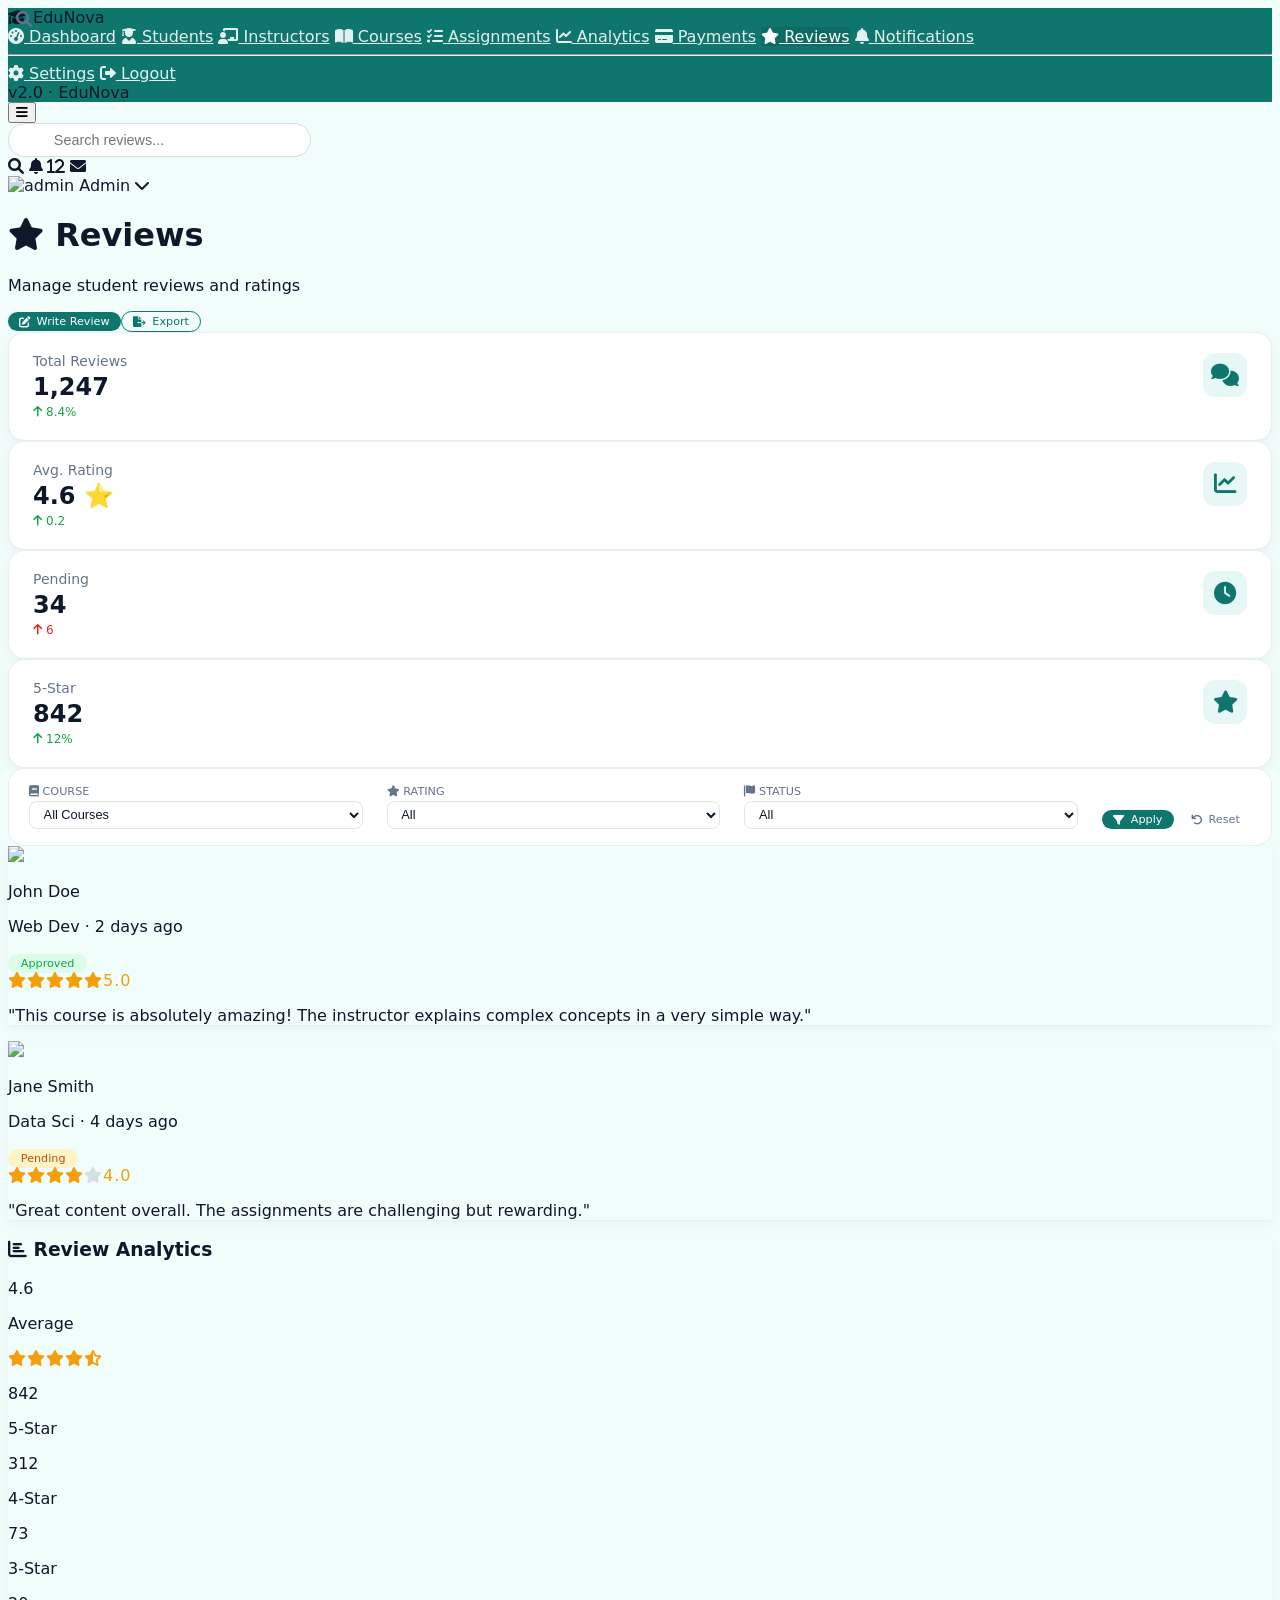
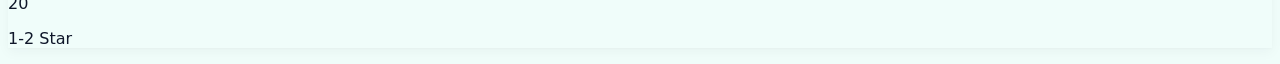
==== commit 2089b592: "Update index.html responsive page" ====
--- a/index.html
+++ b/index.html
@@ -3,7 +3,7 @@
 <head>
     <meta charset="UTF-8" />
     <meta name="viewport" content="width=device-width, initial-scale=1.0" />
-    <title>EduNova · Dashboard</title>
+    <title>EduNova · Reviews</title>
     <script src="https://cdn.tailwindcss.com"></script>
     <link rel="stylesheet" href="https://cdnjs.cloudflare.com/ajax/libs/font-awesome/6.0.0-beta3/css/all.min.css" />
     <style>
@@ -20,13 +20,50 @@
         }
         .nav-search i { position: absolute; left: 1rem; top: 0.7rem; color: #64748B; }
         .badge-status { background: #e6f7f5; color: #0F766E; font-weight: 500; padding: 0.2rem 0.8rem; border-radius: 40px; font-size: 0.7rem; }
-        .badge-draft { background: #fef3c7; color: #b45309; }
-        .table-wrap { overflow-x: auto; }
+        .badge-approved { background: #dcfce7; color: #16a34a; }
+        .badge-pending { background: #fef3c7; color: #b45309; }
+        .badge-rejected { background: #fee2e2; color: #dc2626; }
         .drawer-overlay { background: rgba(15,23,42,0.4); }
-        .doughnut-static { width: 100px; height: 100px; border-radius: 50%; background: conic-gradient(#0F766E 0% 42%, #38BDF8 42% 78%, #d1e0e0 78% 100%); margin: 0.5rem auto; }
-        .legend-dot { display: inline-block; width: 10px; height: 10px; border-radius: 4px; margin-right: 4px; }
-        @media (max-width: 768px) { .nav-search input { width: 140px; } }
-        @media (max-width: 480px) { .nav-search input { width: 100px; padding: 0.3rem 0.8rem 0.3rem 2rem; font-size: 0.7rem; } .nav-search i { left: 0.6rem; top: 0.5rem; font-size: 0.7rem; } }
+        .filter-bar {
+            background: white; border-radius: 16px; border: 1px solid #e6f0ed;
+            padding: 1rem 1.25rem; display: flex; flex-wrap: wrap; align-items: flex-end; gap: 0.75rem 1.5rem;
+        }
+        .filter-group { display: flex; flex-direction: column; gap: 0.15rem; flex: 1 0 140px; min-width: 120px; }
+        .filter-group label { font-size: 0.7rem; font-weight: 500; color: #64748B; text-transform: uppercase; }
+        .filter-group select, .filter-group input {
+            padding: 0.3rem 0.6rem; border: 1px solid #dce8e6; border-radius: 8px;
+            font-size: 0.8rem; background: white; color: #0F172A; width: 100%;
+        }
+        .filter-group select:focus, .filter-group input:focus { outline: none; border-color: #14B8A6; box-shadow: 0 0 0 3px rgba(20,184,166,0.12); }
+        .filter-actions { display: flex; gap: 0.4rem; flex-wrap: wrap; align-items: center; }
+        .btn { display: inline-flex; align-items: center; gap: 0.4rem; padding: 0.3rem 1rem; border-radius: 40px; font-size: 0.8rem; font-weight: 500; border: none; cursor: pointer; transition: all 0.15s; font-family: inherit; }
+        .btn-primary { background: #0F766E; color: white; }
+        .btn-primary:hover { background: #0d6b63; box-shadow: 0 2px 8px rgba(15,118,110,0.2); }
+        .btn-outline { background: transparent; color: #0F766E; border: 1px solid #0F766E; }
+        .btn-outline:hover { background: #e6f7f5; }
+        .btn-ghost { background: transparent; color: #64748B; }
+        .btn-ghost:hover { background: #f5fafa; color: #0F172A; }
+        .btn-sm { padding: 0.2rem 0.7rem; font-size: 0.7rem; }
+        .btn-success { background: #16A34A; color: white; }
+        .btn-success:hover { background: #15803d; }
+        .btn-danger { background: #dc2626; color: white; }
+        .btn-danger:hover { background: #b91c1c; }
+        .stat-card {
+            background: white; border-radius: 16px; box-shadow: 0 4px 12px rgba(15,23,42,0.04), 0 1px 2px rgba(0,0,0,0.02);
+            border: 1px solid #e6f0ed; padding: 1.25rem 1.5rem; display: flex; align-items: flex-start; justify-content: space-between;
+        }
+        .stat-card .stat-info .label { color: #64748B; font-size: 0.875rem; }
+        .stat-card .stat-info .value { font-size: 1.5rem; font-weight: 700; color: #0F172A; margin-top: 0.25rem; }
+        .stat-card .stat-info .trend { font-size: 0.75rem; display: inline-flex; align-items: center; gap: 0.25rem; margin-top: 0.25rem; }
+        .stat-card .stat-info .trend.up { color: #16A34A; }
+        .stat-card .stat-info .trend.down { color: #dc2626; }
+        .stat-card .stat-icon { background: #e6f7f5; color: #0F766E; width: 2.75rem; height: 2.75rem; border-radius: 12px; display: flex; align-items: center; justify-content: center; font-size: 1.4rem; flex-shrink: 0; }
+        .review-card { transition: all 0.2s ease; }
+        .review-card:hover { transform: translateY(-2px); box-shadow: 0 8px 24px rgba(15,23,42,0.06); }
+        .stars { color: #f59e0b; letter-spacing: 1px; }
+        .stars .empty { color: #d1e0e0; }
+        @media (max-width: 768px) { .nav-search input { width: 140px; } .filter-bar { flex-direction: column; align-items: stretch; } .filter-actions { justify-content: flex-end; } }
+        @media (max-width: 480px) { .nav-search input { width: 100px; padding: 0.3rem 0.8rem 0.3rem 2rem; font-size: 0.7rem; } .nav-search i { left: 0.6rem; top: 0.5rem; font-size: 0.7rem; } .stat-card .stat-info .value { font-size: 1.2rem; } }
     </style>
 </head>
 <body>
@@ -38,15 +75,15 @@
             <i class="fas fa-graduation-cap text-[#38BDF8]"></i> EduNova
         </div>
         <nav class="flex-1 px-3 py-6 space-y-1 overflow-y-auto">
-            <a href="./index.html" class="flex items-center gap-3 px-3 py-2.5 rounded-lg sidebar-text active"><i class="fas fa-tachometer-alt w-5"></i> Dashboard</a>
-            <a href="./students.html" class="flex items-center gap-3 px-3 py-2.5 rounded-lg sidebar-text"><i class="fas fa-user-graduate w-5"></i> Students</a>
-            <a href="./instructors.html" class="flex items-center gap-3 px-3 py-2.5 rounded-lg sidebar-text"><i class="fas fa-chalkboard-teacher w-5"></i> Instructors</a>
-            <a href="./courses.html" class="flex items-center gap-3 px-3 py-2.5 rounded-lg sidebar-text"><i class="fas fa-book-open w-5"></i> Courses</a>
-            <a href="./assignments.html" class="flex items-center gap-3 px-3 py-2.5 rounded-lg sidebar-text"><i class="fas fa-tasks w-5"></i> Assignments</a>
-            <a href="./analytics.html" class="flex items-center gap-3 px-3 py-2.5 rounded-lg sidebar-text"><i class="fas fa-chart-line w-5"></i> Analytics</a>
-            <a href="./payment.html" class="flex items-center gap-3 px-3 py-2.5 rounded-lg sidebar-text"><i class="fas fa-credit-card w-5"></i> Payments</a>
-            <a href="./reviews.html" class="flex items-center gap-3 px-3 py-2.5 rounded-lg sidebar-text"><i class="fas fa-star w-5"></i> Reviews</a>
-            <a href="./notifications.html" class="flex items-center gap-3 px-3 py-2.5 rounded-lg sidebar-text"><i class="fas fa-bell w-5"></i> Notifications</a>
+            <a href="index.html" class="flex items-center gap-3 px-3 py-2.5 rounded-lg sidebar-text"><i class="fas fa-tachometer-alt w-5"></i> Dashboard</a>
+            <a href="students.html" class="flex items-center gap-3 px-3 py-2.5 rounded-lg sidebar-text"><i class="fas fa-user-graduate w-5"></i> Students</a>
+            <a href="instructors.html" class="flex items-center gap-3 px-3 py-2.5 rounded-lg sidebar-text"><i class="fas fa-chalkboard-teacher w-5"></i> Instructors</a>
+            <a href="courses.html" class="flex items-center gap-3 px-3 py-2.5 rounded-lg sidebar-text"><i class="fas fa-book-open w-5"></i> Courses</a>
+            <a href="assignments.html" class="flex items-center gap-3 px-3 py-2.5 rounded-lg sidebar-text"><i class="fas fa-tasks w-5"></i> Assignments</a>
+            <a href="analytics.html" class="flex items-center gap-3 px-3 py-2.5 rounded-lg sidebar-text"><i class="fas fa-chart-line w-5"></i> Analytics</a>
+            <a href="payment.html" class="flex items-center gap-3 px-3 py-2.5 rounded-lg sidebar-text"><i class="fas fa-credit-card w-5"></i> Payments</a>
+            <a href="reviews.html" class="flex items-center gap-3 px-3 py-2.5 rounded-lg sidebar-text active"><i class="fas fa-star w-5"></i> Reviews</a>
+            <a href="notifications.html" class="flex items-center gap-3 px-3 py-2.5 rounded-lg sidebar-text"><i class="fas fa-bell w-5"></i> Notifications</a>
             <hr class="border-[#2a8a82] my-4" />
             <a href="#" class="flex items-center gap-3 px-3 py-2.5 rounded-lg sidebar-text"><i class="fas fa-cog w-5"></i> Settings</a>
             <a href="#" class="flex items-center gap-3 px-3 py-2.5 rounded-lg sidebar-text"><i class="fas fa-sign-out-alt w-5"></i> Logout</a>
@@ -56,13 +93,12 @@
 
     <!-- MAIN -->
     <div class="md:ml-64 min-h-screen flex flex-col">
-        <!-- TOP NAVBAR -->
         <header class="bg-white/80 backdrop-blur-sm border-b border-[#dce8e6] sticky top-0 z-30 px-4 sm:px-6 py-3 flex items-center justify-between flex-wrap gap-2">
             <div class="flex items-center gap-3">
                 <button id="hamburgerBtn" class="md:hidden text-[#0F766E] text-xl"><i class="fas fa-bars"></i></button>
                 <div class="nav-search relative hidden sm:block">
                     <i class="fas fa-search"></i>
-                    <input type="text" placeholder="Search..." class="focus:outline-none focus:ring-2 focus:ring-[#14B8A6] transition" />
+                    <input type="text" placeholder="Search reviews..." class="focus:outline-none focus:ring-2 focus:ring-[#14B8A6] transition" />
                 </div>
             </div>
             <div class="flex items-center gap-3 sm:gap-4">
@@ -78,96 +114,48 @@
             </div>
         </header>
 
-        <!-- CONTENT -->
         <main class="flex-1 p-4 sm:p-6 space-y-6">
-            <div>
-                <h1 class="text-2xl font-bold text-[#0F172A] flex items-center gap-2">Good Morning, Admin 👋</h1>
-                <p class="text-[#64748B]">Here's what's happening with your learning platform today.</p>
+            <div class="flex flex-wrap items-center justify-between gap-2">
+                <div><h1 class="text-2xl font-bold text-[#0F172A] flex items-center gap-2"><i class="fas fa-star text-[#F59E0B]"></i> Reviews</h1><p class="text-[#64748B] text-sm">Manage student reviews and ratings</p></div>
+                <div class="flex gap-2"><button class="btn btn-primary btn-sm"><i class="fas fa-edit"></i> Write Review</button><button class="btn btn-outline btn-sm"><i class="fas fa-file-export"></i> Export</button></div>
             </div>
 
             <section class="grid grid-cols-1 sm:grid-cols-2 lg:grid-cols-4 gap-4">
-                <div class="bg-white card-shadow rounded-2xl p-5 flex items-start justify-between border border-[#e6f0ed]">
-                    <div><span class="text-[#64748B] text-sm">Total Students</span><div class="text-2xl font-bold mt-1">12,540</div><span class="text-[#16A34A] text-xs flex items-center gap-1 mt-1"><i class="fas fa-arrow-up"></i> 12.8%</span></div>
-                    <div class="stat-icon w-10 h-10 rounded-xl flex items-center justify-center text-xl"><i class="fas fa-user-graduate"></i></div>
-                </div>
-                <div class="bg-white card-shadow rounded-2xl p-5 flex items-start justify-between border border-[#e6f0ed]">
-                    <div><span class="text-[#64748B] text-sm">Total Courses</span><div class="text-2xl font-bold mt-1">248</div><span class="text-[#16A34A] text-xs flex items-center gap-1 mt-1"><i class="fas fa-arrow-up"></i> 4.3%</span></div>
-                    <div class="stat-icon w-10 h-10 rounded-xl flex items-center justify-center text-xl"><i class="fas fa-book-open"></i></div>
-                </div>
-                <div class="bg-white card-shadow rounded-2xl p-5 flex items-start justify-between border border-[#e6f0ed]">
-                    <div><span class="text-[#64748B] text-sm">Instructors</span><div class="text-2xl font-bold mt-1">86</div><span class="text-[#64748B] text-xs flex items-center gap-1 mt-1"><i class="fas fa-minus"></i> stable</span></div>
-                    <div class="stat-icon w-10 h-10 rounded-xl flex items-center justify-center text-xl"><i class="fas fa-chalkboard-teacher"></i></div>
-                </div>
-                <div class="bg-white card-shadow rounded-2xl p-5 flex items-start justify-between border border-[#e6f0ed]">
-                    <div><span class="text-[#64748B] text-sm">Revenue</span><div class="text-2xl font-bold mt-1">₹8.42L</div><span class="text-[#16A34A] text-xs flex items-center gap-1 mt-1"><i class="fas fa-arrow-up"></i> 9.1%</span></div>
-                    <div class="stat-icon w-10 h-10 rounded-xl flex items-center justify-center text-xl"><i class="fas fa-credit-card"></i></div>
-                </div>
+                <div class="stat-card"><div class="stat-info"><div class="label">Total Reviews</div><div class="value">1,247</div><div class="trend up"><i class="fas fa-arrow-up"></i> 8.4%</div></div><div class="stat-icon"><i class="fas fa-comments"></i></div></div>
+                <div class="stat-card"><div class="stat-info"><div class="label">Avg. Rating</div><div class="value">4.6 ⭐</div><div class="trend up"><i class="fas fa-arrow-up"></i> 0.2</div></div><div class="stat-icon"><i class="fas fa-chart-line"></i></div></div>
+                <div class="stat-card"><div class="stat-info"><div class="label">Pending</div><div class="value">34</div><div class="trend down"><i class="fas fa-arrow-up"></i> 6</div></div><div class="stat-icon"><i class="fas fa-clock text-[#F59E0B]"></i></div></div>
+                <div class="stat-card"><div class="stat-info"><div class="label">5-Star</div><div class="value">842</div><div class="trend up"><i class="fas fa-arrow-up"></i> 12%</div></div><div class="stat-icon"><i class="fas fa-star text-[#F59E0B]"></i></div></div>
             </section>
 
-            <div class="grid grid-cols-1 lg:grid-cols-2 gap-4">
-                <div class="bg-white p-5 rounded-2xl card-shadow border border-[#e6f0ed]">
-                    <h3 class="text-sm font-semibold text-[#0F172A] flex items-center gap-2"><i class="fas fa-user-plus text-[#0F766E]"></i> Student Enrollment</h3>
-                    <div class="flex items-end gap-2 h-32 mt-2">
-                        <div class="flex-1 flex flex-col items-center"><div class="w-full bg-[#0F766E] rounded-t" style="height:58px;"></div><span class="text-[10px] mt-1 text-[#64748B]">Jan</span></div>
-                        <div class="flex-1 flex flex-col items-center"><div class="w-full bg-[#0F766E] rounded-t" style="height:68px;"></div><span class="text-[10px] mt-1 text-[#64748B]">Feb</span></div>
-                        <div class="flex-1 flex flex-col items-center"><div class="w-full bg-[#0F766E] rounded-t" style="height:74px;"></div><span class="text-[10px] mt-1 text-[#64748B]">Mar</span></div>
-                        <div class="flex-1 flex flex-col items-center"><div class="w-full bg-[#0F766E] rounded-t" style="height:84px;"></div><span class="text-[10px] mt-1 text-[#64748B]">Apr</span></div>
-                        <div class="flex-1 flex flex-col items-center"><div class="w-full bg-[#0F766E] rounded-t" style="height:94px;"></div><span class="text-[10px] mt-1 text-[#64748B]">May</span></div>
-                        <div class="flex-1 flex flex-col items-center"><div class="w-full bg-[#0F766E] rounded-t" style="height:100px;"></div><span class="text-[10px] mt-1 text-[#64748B]">Jun</span></div>
-                    </div>
-                </div>
-                <div class="bg-white p-5 rounded-2xl card-shadow border border-[#e6f0ed] flex flex-col items-center">
-                    <h3 class="text-sm font-semibold text-[#0F172A] flex items-center gap-2 w-full"><i class="fas fa-chart-pie text-[#14B8A6]"></i> Course Performance</h3>
-                    <div class="doughnut-static"></div>
-                    <div class="flex gap-4 text-xs mt-2 flex-wrap justify-center">
-                        <span><span class="legend-dot" style="background:#0F766E;"></span> Completed 42%</span>
-                        <span><span class="legend-dot" style="background:#38BDF8;"></span> In progress 36%</span>
-                        <span><span class="legend-dot" style="background:#d1e0e0;"></span> Not started 22%</span>
-                    </div>
-                </div>
+            <div class="filter-bar">
+                <div class="filter-group"><label><i class="fas fa-book"></i> Course</label><select><option>All Courses</option><option>Web Dev</option><option>Data Science</option></select></div>
+                <div class="filter-group"><label><i class="fas fa-star"></i> Rating</label><select><option>All</option><option>5 Stars</option><option>4 Stars</option></select></div>
+                <div class="filter-group"><label><i class="fas fa-flag"></i> Status</label><select><option>All</option><option>Approved</option><option>Pending</option><option>Rejected</option></select></div>
+                <div class="filter-group" style="flex:0 0 auto; min-width:auto;"><label>&nbsp;</label><div class="filter-actions"><button class="btn btn-primary btn-sm"><i class="fas fa-filter"></i> Apply</button><button class="btn btn-ghost btn-sm"><i class="fas fa-undo"></i> Reset</button></div></div>
             </div>
 
-            <div class="bg-white p-5 rounded-2xl card-shadow border border-[#e6f0ed]">
-                <div class="flex justify-between items-center"><h3 class="text-sm font-semibold"><i class="fas fa-chart-bar text-[#0F766E] mr-2"></i>Revenue Analytics</h3><span class="text-xs text-[#64748B]">Monthly</span></div>
-                <div class="flex items-end gap-1 h-24 mt-3">
-                    <div class="flex-1 flex flex-col items-center"><div class="w-full bg-[#0F766E] rounded-t" style="height:32px;"></div><div class="w-full bg-[#14B8A6] rounded-t mt-0.5" style="height:18px;"></div><span class="text-[9px] mt-1 text-[#64748B]">Jan</span></div>
-                    <div class="flex-1 flex flex-col items-center"><div class="w-full bg-[#0F766E] rounded-t" style="height:40px;"></div><div class="w-full bg-[#14B8A6] rounded-t mt-0.5" style="height:22px;"></div><span class="text-[9px] mt-1 text-[#64748B]">Feb</span></div>
-                    <div class="flex-1 flex flex-col items-center"><div class="w-full bg-[#0F766E] rounded-t" style="height:36px;"></div><div class="w-full bg-[#14B8A6] rounded-t mt-0.5" style="height:20px;"></div><span class="text-[9px] mt-1 text-[#64748B]">Mar</span></div>
-                    <div class="flex-1 flex flex-col items-center"><div class="w-full bg-[#0F766E] rounded-t" style="height:48px;"></div><div class="w-full bg-[#14B8A6] rounded-t mt-0.5" style="height:28px;"></div><span class="text-[9px] mt-1 text-[#64748B]">Apr</span></div>
-                    <div class="flex-1 flex flex-col items-center"><div class="w-full bg-[#0F766E] rounded-t" style="height:56px;"></div><div class="w-full bg-[#14B8A6] rounded-t mt-0.5" style="height:32px;"></div><span class="text-[9px] mt-1 text-[#64748B]">May</span></div>
-                    <div class="flex-1 flex flex-col items-center"><div class="w-full bg-[#0F766E] rounded-t" style="height:68px;"></div><div class="w-full bg-[#14B8A6] rounded-t mt-0.5" style="height:38px;"></div><span class="text-[9px] mt-1 text-[#64748B]">Jun</span></div>
+            <div class="grid grid-cols-1 md:grid-cols-2 gap-4">
+                <div class="bg-white rounded-2xl card-shadow border border-[#e6f0ed] p-5 review-card">
+                    <div class="flex items-start justify-between"><div class="flex items-center gap-3"><img src="https://ui-avatars.com/api/?name=John+Doe&background=0F766E&color=fff&size=40" class="w-10 h-10 rounded-full" /><div><p class="font-medium text-sm">John Doe</p><p class="text-xs text-[#64748B]">Web Dev · 2 days ago</p></div></div><span class="badge-status badge-approved">Approved</span></div>
+                    <div class="mt-3"><div class="stars text-sm"><i class="fas fa-star"></i><i class="fas fa-star"></i><i class="fas fa-star"></i><i class="fas fa-star"></i><i class="fas fa-star"></i><span class="text-[#64748B] text-xs ml-1">5.0</span></div><p class="text-sm text-[#0F172A] mt-2">"This course is absolutely amazing! The instructor explains complex concepts in a very simple way."</p></div>
                 </div>
-                <div class="flex gap-4 text-xs mt-2"><span><span class="legend-dot" style="background:#0F766E;"></span> Revenue</span><span><span class="legend-dot" style="background:#14B8A6;"></span> Subscriptions</span></div>
+                <div class="bg-white rounded-2xl card-shadow border border-[#e6f0ed] p-5 review-card">
+                    <div class="flex items-start justify-between"><div class="flex items-center gap-3"><img src="https://ui-avatars.com/api/?name=Jane+Smith&background=14B8A6&color=fff&size=40" class="w-10 h-10 rounded-full" /><div><p class="font-medium text-sm">Jane Smith</p><p class="text-xs text-[#64748B]">Data Sci · 4 days ago</p></div></div><span class="badge-status badge-pending">Pending</span></div>
+                    <div class="mt-3"><div class="stars text-sm"><i class="fas fa-star"></i><i class="fas fa-star"></i><i class="fas fa-star"></i><i class="fas fa-star"></i><i class="fas fa-star empty"></i><span class="text-[#64748B] text-xs ml-1">4.0</span></div><p class="text-sm text-[#0F172A] mt-2">"Great content overall. The assignments are challenging but rewarding."</p></div>
+                </div>
             </div>
 
             <div class="bg-white rounded-2xl card-shadow border border-[#e6f0ed] p-5">
                 <div class="flex flex-wrap items-center justify-between gap-2 mb-4">
-                    <h3 class="font-semibold text-[#0F172A]"><i class="fas fa-table text-[#0F766E] mr-2"></i>Recent Courses</h3>
-                    <div class="flex flex-wrap gap-2">
-                        <input type="text" placeholder="Search" class="text-sm border rounded-full px-3 py-1 border-[#d1e0e0] focus:ring-1 focus:ring-[#14B8A6] outline-none" />
-                        <select class="text-sm border rounded-full px-3 py-1 border-[#d1e0e0] bg-white"><option>All categories</option></select>
-                        <button class="text-sm bg-[#0F766E] text-white px-4 py-1 rounded-full"><i class="fas fa-sliders-h mr-1"></i>Sort</button>
-                    </div>
+                    <h3 class="font-semibold text-[#0F172A] flex items-center gap-2"><i class="fas fa-chart-bar text-[#0F766E]"></i> Review Analytics</h3>
                 </div>
-                <div class="table-wrap">
-                    <table class="w-full text-sm">
-                        <thead class="text-[#64748B] border-b border-[#e6f0ed]"><tr><th class="py-2 text-left">Course</th><th class="py-2 text-left">Instructor</th><th class="py-2 text-left">Students</th><th class="py-2 text-left">Status</th><th class="py-2 text-left">Rating</th></tr></thead>
-                        <tbody>
-                            <tr class="border-b border-[#f0f7f5]"><td class="py-3 font-medium">Full Stack Development</td><td>Arun</td><td>1,245</td><td><span class="badge-status"><i class="fas fa-circle text-[#16A34A] text-[8px] mr-1"></i>Active</span></td><td>⭐ 4.8</td></tr>
-                            <tr class="border-b border-[#f0f7f5]"><td>Python Programming</td><td>Anjali</td><td>986</td><td><span class="badge-status"><i class="fas fa-circle text-[#16A34A] text-[8px] mr-1"></i>Active</span></td><td>⭐ 4.7</td></tr>
-                            <tr class="border-b border-[#f0f7f5]"><td>UI/UX Design</td><td>Rahul</td><td>742</td><td><span class="badge-status badge-draft"><i class="fas fa-circle text-[#F59E0B] text-[8px] mr-1"></i>Draft</span></td><td>⭐ 4.6</td></tr>
-                            <tr><td>Data Science</td><td>Meera</td><td>1,120</td><td><span class="badge-status"><i class="fas fa-circle text-[#16A34A] text-[8px] mr-1"></i>Active</span></td><td>⭐ 4.9</td></tr>
-                        </tbody>
-                    </table>
+                <div class="grid grid-cols-1 md:grid-cols-5 gap-4">
+                    <div class="text-center p-3 bg-[#f8fbfa] rounded-xl"><p class="text-2xl font-bold text-[#0F766E]">4.6</p><p class="text-xs text-[#64748B]">Average</p><div class="stars text-xs mt-1"><i class="fas fa-star"></i><i class="fas fa-star"></i><i class="fas fa-star"></i><i class="fas fa-star"></i><i class="fas fa-star-half-alt"></i></div></div>
+                    <div class="text-center p-3 bg-[#f8fbfa] rounded-xl"><p class="text-2xl font-bold text-[#0F766E]">842</p><p class="text-xs text-[#64748B]">5-Star</p><div class="w-full bg-[#e6f0ed] rounded-full h-1.5 mt-2"><div class="bg-[#0F766E] h-1.5 rounded-full" style="width:67.5%;"></div></div></div>
+                    <div class="text-center p-3 bg-[#f8fbfa] rounded-xl"><p class="text-2xl font-bold text-[#0F766E]">312</p><p class="text-xs text-[#64748B]">4-Star</p><div class="w-full bg-[#e6f0ed] rounded-full h-1.5 mt-2"><div class="bg-[#14B8A6] h-1.5 rounded-full" style="width:25%;"></div></div></div>
+                    <div class="text-center p-3 bg-[#f8fbfa] rounded-xl"><p class="text-2xl font-bold text-[#F59E0B]">73</p><p class="text-xs text-[#64748B]">3-Star</p><div class="w-full bg-[#e6f0ed] rounded-full h-1.5 mt-2"><div class="bg-[#F59E0B] h-1.5 rounded-full" style="width:5.9%;"></div></div></div>
+                    <div class="text-center p-3 bg-[#f8fbfa] rounded-xl"><p class="text-2xl font-bold text-[#DC2626]">20</p><p class="text-xs text-[#64748B]">1-2 Star</p><div class="w-full bg-[#e6f0ed] rounded-full h-1.5 mt-2"><div class="bg-[#DC2626] h-1.5 rounded-full" style="width:1.6%;"></div></div></div>
                 </div>
-                <div class="flex justify-between items-center mt-4 text-xs text-[#64748B]"><span>Showing 1-4 of 24</span><div class="flex gap-1"><button class="px-2 py-1 border rounded">Prev</button><button class="px-2 py-1 border rounded bg-[#0F766E] text-white">1</button><button class="px-2 py-1 border rounded">2</button><button class="px-2 py-1 border rounded">Next</button></div></div>
-            </div>
-
-            <div class="grid grid-cols-2 sm:grid-cols-4 gap-3 text-center text-sm">
-                <a href="#" class="bg-white p-3 rounded-xl card-shadow border border-[#e6f0ed] hover:border-[#14B8A6] transition"><i class="fas fa-user-plus text-[#0F766E] block text-xl mb-1"></i>Add Student</a>
-                <a href="#" class="bg-white p-3 rounded-xl card-shadow border border-[#e6f0ed] hover:border-[#14B8A6] transition"><i class="fas fa-plus-circle text-[#0F766E] block text-xl mb-1"></i>New Course</a>
-                <a href="#" class="bg-white p-3 rounded-xl card-shadow border border-[#e6f0ed] hover:border-[#14B8A6] transition"><i class="fas fa-user-cog text-[#0F766E] block text-xl mb-1"></i>Manage</a>
-                <a href="#" class="bg-white p-3 rounded-xl card-shadow border border-[#e6f0ed] hover:border-[#14B8A6] transition"><i class="fas fa-chart-simple text-[#0F766E] block text-xl mb-1"></i>Analytics</a>
             </div>
         </main>
     </div>
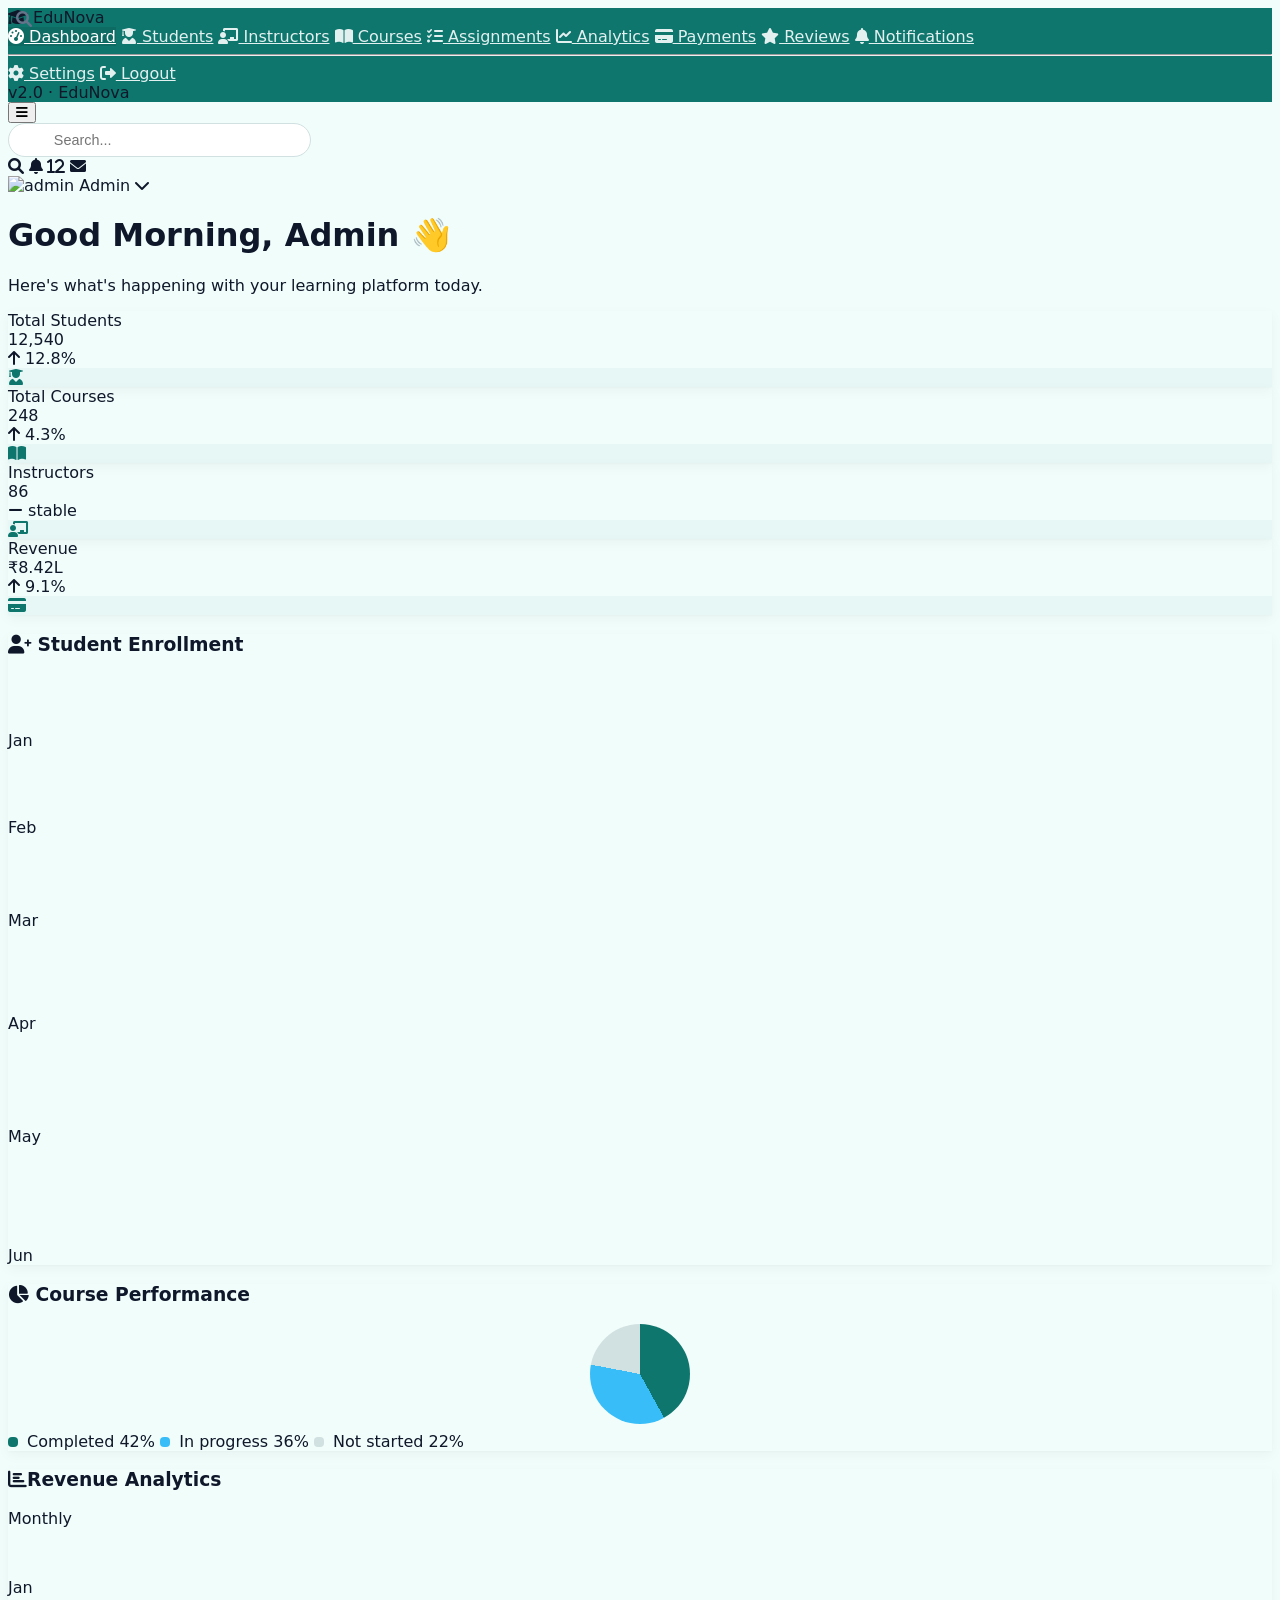
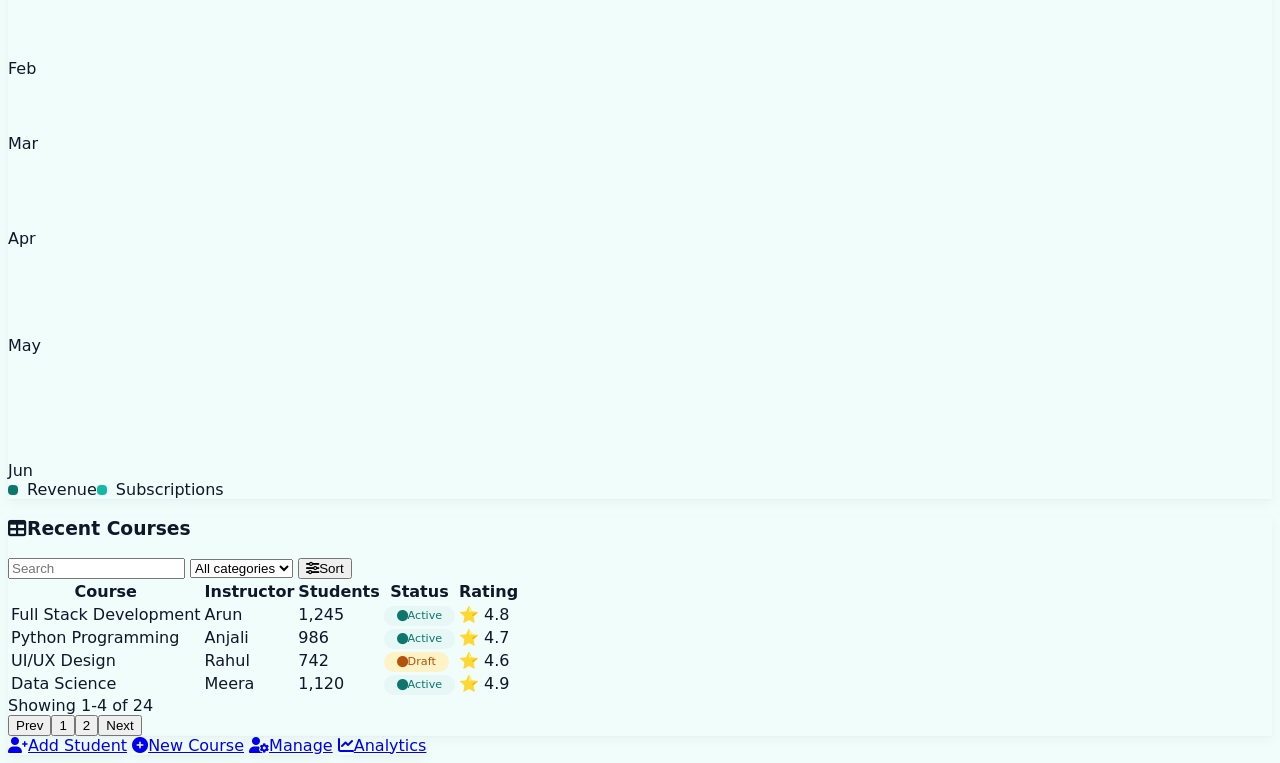
==== commit 8caeecf7: "Update index.html updated" ====
--- a/index.html
+++ b/index.html
@@ -3,7 +3,7 @@
 <head>
     <meta charset="UTF-8" />
     <meta name="viewport" content="width=device-width, initial-scale=1.0" />
-    <title>EduNova · Reviews</title>
+    <title>EduNova · Dashboard</title>
     <script src="https://cdn.tailwindcss.com"></script>
     <link rel="stylesheet" href="https://cdnjs.cloudflare.com/ajax/libs/font-awesome/6.0.0-beta3/css/all.min.css" />
     <style>
@@ -20,50 +20,13 @@
         }
         .nav-search i { position: absolute; left: 1rem; top: 0.7rem; color: #64748B; }
         .badge-status { background: #e6f7f5; color: #0F766E; font-weight: 500; padding: 0.2rem 0.8rem; border-radius: 40px; font-size: 0.7rem; }
-        .badge-approved { background: #dcfce7; color: #16a34a; }
-        .badge-pending { background: #fef3c7; color: #b45309; }
-        .badge-rejected { background: #fee2e2; color: #dc2626; }
+        .badge-draft { background: #fef3c7; color: #b45309; }
+        .table-wrap { overflow-x: auto; }
         .drawer-overlay { background: rgba(15,23,42,0.4); }
-        .filter-bar {
-            background: white; border-radius: 16px; border: 1px solid #e6f0ed;
-            padding: 1rem 1.25rem; display: flex; flex-wrap: wrap; align-items: flex-end; gap: 0.75rem 1.5rem;
-        }
-        .filter-group { display: flex; flex-direction: column; gap: 0.15rem; flex: 1 0 140px; min-width: 120px; }
-        .filter-group label { font-size: 0.7rem; font-weight: 500; color: #64748B; text-transform: uppercase; }
-        .filter-group select, .filter-group input {
-            padding: 0.3rem 0.6rem; border: 1px solid #dce8e6; border-radius: 8px;
-            font-size: 0.8rem; background: white; color: #0F172A; width: 100%;
-        }
-        .filter-group select:focus, .filter-group input:focus { outline: none; border-color: #14B8A6; box-shadow: 0 0 0 3px rgba(20,184,166,0.12); }
-        .filter-actions { display: flex; gap: 0.4rem; flex-wrap: wrap; align-items: center; }
-        .btn { display: inline-flex; align-items: center; gap: 0.4rem; padding: 0.3rem 1rem; border-radius: 40px; font-size: 0.8rem; font-weight: 500; border: none; cursor: pointer; transition: all 0.15s; font-family: inherit; }
-        .btn-primary { background: #0F766E; color: white; }
-        .btn-primary:hover { background: #0d6b63; box-shadow: 0 2px 8px rgba(15,118,110,0.2); }
-        .btn-outline { background: transparent; color: #0F766E; border: 1px solid #0F766E; }
-        .btn-outline:hover { background: #e6f7f5; }
-        .btn-ghost { background: transparent; color: #64748B; }
-        .btn-ghost:hover { background: #f5fafa; color: #0F172A; }
-        .btn-sm { padding: 0.2rem 0.7rem; font-size: 0.7rem; }
-        .btn-success { background: #16A34A; color: white; }
-        .btn-success:hover { background: #15803d; }
-        .btn-danger { background: #dc2626; color: white; }
-        .btn-danger:hover { background: #b91c1c; }
-        .stat-card {
-            background: white; border-radius: 16px; box-shadow: 0 4px 12px rgba(15,23,42,0.04), 0 1px 2px rgba(0,0,0,0.02);
-            border: 1px solid #e6f0ed; padding: 1.25rem 1.5rem; display: flex; align-items: flex-start; justify-content: space-between;
-        }
-        .stat-card .stat-info .label { color: #64748B; font-size: 0.875rem; }
-        .stat-card .stat-info .value { font-size: 1.5rem; font-weight: 700; color: #0F172A; margin-top: 0.25rem; }
-        .stat-card .stat-info .trend { font-size: 0.75rem; display: inline-flex; align-items: center; gap: 0.25rem; margin-top: 0.25rem; }
-        .stat-card .stat-info .trend.up { color: #16A34A; }
-        .stat-card .stat-info .trend.down { color: #dc2626; }
-        .stat-card .stat-icon { background: #e6f7f5; color: #0F766E; width: 2.75rem; height: 2.75rem; border-radius: 12px; display: flex; align-items: center; justify-content: center; font-size: 1.4rem; flex-shrink: 0; }
-        .review-card { transition: all 0.2s ease; }
-        .review-card:hover { transform: translateY(-2px); box-shadow: 0 8px 24px rgba(15,23,42,0.06); }
-        .stars { color: #f59e0b; letter-spacing: 1px; }
-        .stars .empty { color: #d1e0e0; }
-        @media (max-width: 768px) { .nav-search input { width: 140px; } .filter-bar { flex-direction: column; align-items: stretch; } .filter-actions { justify-content: flex-end; } }
-        @media (max-width: 480px) { .nav-search input { width: 100px; padding: 0.3rem 0.8rem 0.3rem 2rem; font-size: 0.7rem; } .nav-search i { left: 0.6rem; top: 0.5rem; font-size: 0.7rem; } .stat-card .stat-info .value { font-size: 1.2rem; } }
+        .doughnut-static { width: 100px; height: 100px; border-radius: 50%; background: conic-gradient(#0F766E 0% 42%, #38BDF8 42% 78%, #d1e0e0 78% 100%); margin: 0.5rem auto; }
+        .legend-dot { display: inline-block; width: 10px; height: 10px; border-radius: 4px; margin-right: 4px; }
+        @media (max-width: 768px) { .nav-search input { width: 140px; } }
+        @media (max-width: 480px) { .nav-search input { width: 100px; padding: 0.3rem 0.8rem 0.3rem 2rem; font-size: 0.7rem; } .nav-search i { left: 0.6rem; top: 0.5rem; font-size: 0.7rem; } }
     </style>
 </head>
 <body>
@@ -75,15 +38,15 @@
             <i class="fas fa-graduation-cap text-[#38BDF8]"></i> EduNova
         </div>
         <nav class="flex-1 px-3 py-6 space-y-1 overflow-y-auto">
-            <a href="index.html" class="flex items-center gap-3 px-3 py-2.5 rounded-lg sidebar-text"><i class="fas fa-tachometer-alt w-5"></i> Dashboard</a>
-            <a href="students.html" class="flex items-center gap-3 px-3 py-2.5 rounded-lg sidebar-text"><i class="fas fa-user-graduate w-5"></i> Students</a>
-            <a href="instructors.html" class="flex items-center gap-3 px-3 py-2.5 rounded-lg sidebar-text"><i class="fas fa-chalkboard-teacher w-5"></i> Instructors</a>
-            <a href="courses.html" class="flex items-center gap-3 px-3 py-2.5 rounded-lg sidebar-text"><i class="fas fa-book-open w-5"></i> Courses</a>
-            <a href="assignments.html" class="flex items-center gap-3 px-3 py-2.5 rounded-lg sidebar-text"><i class="fas fa-tasks w-5"></i> Assignments</a>
-            <a href="analytics.html" class="flex items-center gap-3 px-3 py-2.5 rounded-lg sidebar-text"><i class="fas fa-chart-line w-5"></i> Analytics</a>
-            <a href="payment.html" class="flex items-center gap-3 px-3 py-2.5 rounded-lg sidebar-text"><i class="fas fa-credit-card w-5"></i> Payments</a>
-            <a href="reviews.html" class="flex items-center gap-3 px-3 py-2.5 rounded-lg sidebar-text active"><i class="fas fa-star w-5"></i> Reviews</a>
-            <a href="notifications.html" class="flex items-center gap-3 px-3 py-2.5 rounded-lg sidebar-text"><i class="fas fa-bell w-5"></i> Notifications</a>
+            <a href="./index.html" class="flex items-center gap-3 px-3 py-2.5 rounded-lg sidebar-text active"><i class="fas fa-tachometer-alt w-5"></i> Dashboard</a>
+            <a href="./students.html" class="flex items-center gap-3 px-3 py-2.5 rounded-lg sidebar-text"><i class="fas fa-user-graduate w-5"></i> Students</a>
+            <a href="./instructors.html" class="flex items-center gap-3 px-3 py-2.5 rounded-lg sidebar-text"><i class="fas fa-chalkboard-teacher w-5"></i> Instructors</a>
+            <a href="./courses.html" class="flex items-center gap-3 px-3 py-2.5 rounded-lg sidebar-text"><i class="fas fa-book-open w-5"></i> Courses</a>
+            <a href="./assignments.html" class="flex items-center gap-3 px-3 py-2.5 rounded-lg sidebar-text"><i class="fas fa-tasks w-5"></i> Assignments</a>
+            <a href="./analytics.html" class="flex items-center gap-3 px-3 py-2.5 rounded-lg sidebar-text"><i class="fas fa-chart-line w-5"></i> Analytics</a>
+            <a href="./payment.html" class="flex items-center gap-3 px-3 py-2.5 rounded-lg sidebar-text"><i class="fas fa-credit-card w-5"></i> Payments</a>
+            <a href="./reviews.html" class="flex items-center gap-3 px-3 py-2.5 rounded-lg sidebar-text"><i class="fas fa-star w-5"></i> Reviews</a>
+            <a href="./notifications.html" class="flex items-center gap-3 px-3 py-2.5 rounded-lg sidebar-text"><i class="fas fa-bell w-5"></i> Notifications</a>
             <hr class="border-[#2a8a82] my-4" />
             <a href="#" class="flex items-center gap-3 px-3 py-2.5 rounded-lg sidebar-text"><i class="fas fa-cog w-5"></i> Settings</a>
             <a href="#" class="flex items-center gap-3 px-3 py-2.5 rounded-lg sidebar-text"><i class="fas fa-sign-out-alt w-5"></i> Logout</a>
@@ -93,12 +56,13 @@
 
     <!-- MAIN -->
     <div class="md:ml-64 min-h-screen flex flex-col">
+        <!-- TOP NAVBAR -->
         <header class="bg-white/80 backdrop-blur-sm border-b border-[#dce8e6] sticky top-0 z-30 px-4 sm:px-6 py-3 flex items-center justify-between flex-wrap gap-2">
             <div class="flex items-center gap-3">
                 <button id="hamburgerBtn" class="md:hidden text-[#0F766E] text-xl"><i class="fas fa-bars"></i></button>
                 <div class="nav-search relative hidden sm:block">
                     <i class="fas fa-search"></i>
-                    <input type="text" placeholder="Search reviews..." class="focus:outline-none focus:ring-2 focus:ring-[#14B8A6] transition" />
+                    <input type="text" placeholder="Search..." class="focus:outline-none focus:ring-2 focus:ring-[#14B8A6] transition" />
                 </div>
             </div>
             <div class="flex items-center gap-3 sm:gap-4">
@@ -114,48 +78,96 @@
             </div>
         </header>
 
+        <!-- CONTENT -->
         <main class="flex-1 p-4 sm:p-6 space-y-6">
-            <div class="flex flex-wrap items-center justify-between gap-2">
-                <div><h1 class="text-2xl font-bold text-[#0F172A] flex items-center gap-2"><i class="fas fa-star text-[#F59E0B]"></i> Reviews</h1><p class="text-[#64748B] text-sm">Manage student reviews and ratings</p></div>
-                <div class="flex gap-2"><button class="btn btn-primary btn-sm"><i class="fas fa-edit"></i> Write Review</button><button class="btn btn-outline btn-sm"><i class="fas fa-file-export"></i> Export</button></div>
+            <div>
+                <h1 class="text-2xl font-bold text-[#0F172A] flex items-center gap-2">Good Morning, Admin 👋</h1>
+                <p class="text-[#64748B]">Here's what's happening with your learning platform today.</p>
             </div>
 
             <section class="grid grid-cols-1 sm:grid-cols-2 lg:grid-cols-4 gap-4">
-                <div class="stat-card"><div class="stat-info"><div class="label">Total Reviews</div><div class="value">1,247</div><div class="trend up"><i class="fas fa-arrow-up"></i> 8.4%</div></div><div class="stat-icon"><i class="fas fa-comments"></i></div></div>
-                <div class="stat-card"><div class="stat-info"><div class="label">Avg. Rating</div><div class="value">4.6 ⭐</div><div class="trend up"><i class="fas fa-arrow-up"></i> 0.2</div></div><div class="stat-icon"><i class="fas fa-chart-line"></i></div></div>
-                <div class="stat-card"><div class="stat-info"><div class="label">Pending</div><div class="value">34</div><div class="trend down"><i class="fas fa-arrow-up"></i> 6</div></div><div class="stat-icon"><i class="fas fa-clock text-[#F59E0B]"></i></div></div>
-                <div class="stat-card"><div class="stat-info"><div class="label">5-Star</div><div class="value">842</div><div class="trend up"><i class="fas fa-arrow-up"></i> 12%</div></div><div class="stat-icon"><i class="fas fa-star text-[#F59E0B]"></i></div></div>
+                <div class="bg-white card-shadow rounded-2xl p-5 flex items-start justify-between border border-[#e6f0ed]">
+                    <div><span class="text-[#64748B] text-sm">Total Students</span><div class="text-2xl font-bold mt-1">12,540</div><span class="text-[#16A34A] text-xs flex items-center gap-1 mt-1"><i class="fas fa-arrow-up"></i> 12.8%</span></div>
+                    <div class="stat-icon w-10 h-10 rounded-xl flex items-center justify-center text-xl"><i class="fas fa-user-graduate"></i></div>
+                </div>
+                <div class="bg-white card-shadow rounded-2xl p-5 flex items-start justify-between border border-[#e6f0ed]">
+                    <div><span class="text-[#64748B] text-sm">Total Courses</span><div class="text-2xl font-bold mt-1">248</div><span class="text-[#16A34A] text-xs flex items-center gap-1 mt-1"><i class="fas fa-arrow-up"></i> 4.3%</span></div>
+                    <div class="stat-icon w-10 h-10 rounded-xl flex items-center justify-center text-xl"><i class="fas fa-book-open"></i></div>
+                </div>
+                <div class="bg-white card-shadow rounded-2xl p-5 flex items-start justify-between border border-[#e6f0ed]">
+                    <div><span class="text-[#64748B] text-sm">Instructors</span><div class="text-2xl font-bold mt-1">86</div><span class="text-[#64748B] text-xs flex items-center gap-1 mt-1"><i class="fas fa-minus"></i> stable</span></div>
+                    <div class="stat-icon w-10 h-10 rounded-xl flex items-center justify-center text-xl"><i class="fas fa-chalkboard-teacher"></i></div>
+                </div>
+                <div class="bg-white card-shadow rounded-2xl p-5 flex items-start justify-between border border-[#e6f0ed]">
+                    <div><span class="text-[#64748B] text-sm">Revenue</span><div class="text-2xl font-bold mt-1">₹8.42L</div><span class="text-[#16A34A] text-xs flex items-center gap-1 mt-1"><i class="fas fa-arrow-up"></i> 9.1%</span></div>
+                    <div class="stat-icon w-10 h-10 rounded-xl flex items-center justify-center text-xl"><i class="fas fa-credit-card"></i></div>
+                </div>
             </section>
 
-            <div class="filter-bar">
-                <div class="filter-group"><label><i class="fas fa-book"></i> Course</label><select><option>All Courses</option><option>Web Dev</option><option>Data Science</option></select></div>
-                <div class="filter-group"><label><i class="fas fa-star"></i> Rating</label><select><option>All</option><option>5 Stars</option><option>4 Stars</option></select></div>
-                <div class="filter-group"><label><i class="fas fa-flag"></i> Status</label><select><option>All</option><option>Approved</option><option>Pending</option><option>Rejected</option></select></div>
-                <div class="filter-group" style="flex:0 0 auto; min-width:auto;"><label>&nbsp;</label><div class="filter-actions"><button class="btn btn-primary btn-sm"><i class="fas fa-filter"></i> Apply</button><button class="btn btn-ghost btn-sm"><i class="fas fa-undo"></i> Reset</button></div></div>
+            <div class="grid grid-cols-1 lg:grid-cols-2 gap-4">
+                <div class="bg-white p-5 rounded-2xl card-shadow border border-[#e6f0ed]">
+                    <h3 class="text-sm font-semibold text-[#0F172A] flex items-center gap-2"><i class="fas fa-user-plus text-[#0F766E]"></i> Student Enrollment</h3>
+                    <div class="flex items-end gap-2 h-32 mt-2">
+                        <div class="flex-1 flex flex-col items-center"><div class="w-full bg-[#0F766E] rounded-t" style="height:58px;"></div><span class="text-[10px] mt-1 text-[#64748B]">Jan</span></div>
+                        <div class="flex-1 flex flex-col items-center"><div class="w-full bg-[#0F766E] rounded-t" style="height:68px;"></div><span class="text-[10px] mt-1 text-[#64748B]">Feb</span></div>
+                        <div class="flex-1 flex flex-col items-center"><div class="w-full bg-[#0F766E] rounded-t" style="height:74px;"></div><span class="text-[10px] mt-1 text-[#64748B]">Mar</span></div>
+                        <div class="flex-1 flex flex-col items-center"><div class="w-full bg-[#0F766E] rounded-t" style="height:84px;"></div><span class="text-[10px] mt-1 text-[#64748B]">Apr</span></div>
+                        <div class="flex-1 flex flex-col items-center"><div class="w-full bg-[#0F766E] rounded-t" style="height:94px;"></div><span class="text-[10px] mt-1 text-[#64748B]">May</span></div>
+                        <div class="flex-1 flex flex-col items-center"><div class="w-full bg-[#0F766E] rounded-t" style="height:100px;"></div><span class="text-[10px] mt-1 text-[#64748B]">Jun</span></div>
+                    </div>
+                </div>
+                <div class="bg-white p-5 rounded-2xl card-shadow border border-[#e6f0ed] flex flex-col items-center">
+                    <h3 class="text-sm font-semibold text-[#0F172A] flex items-center gap-2 w-full"><i class="fas fa-chart-pie text-[#14B8A6]"></i> Course Performance</h3>
+                    <div class="doughnut-static"></div>
+                    <div class="flex gap-4 text-xs mt-2 flex-wrap justify-center">
+                        <span><span class="legend-dot" style="background:#0F766E;"></span> Completed 42%</span>
+                        <span><span class="legend-dot" style="background:#38BDF8;"></span> In progress 36%</span>
+                        <span><span class="legend-dot" style="background:#d1e0e0;"></span> Not started 22%</span>
+                    </div>
+                </div>
             </div>
 
-            <div class="grid grid-cols-1 md:grid-cols-2 gap-4">
-                <div class="bg-white rounded-2xl card-shadow border border-[#e6f0ed] p-5 review-card">
-                    <div class="flex items-start justify-between"><div class="flex items-center gap-3"><img src="https://ui-avatars.com/api/?name=John+Doe&background=0F766E&color=fff&size=40" class="w-10 h-10 rounded-full" /><div><p class="font-medium text-sm">John Doe</p><p class="text-xs text-[#64748B]">Web Dev · 2 days ago</p></div></div><span class="badge-status badge-approved">Approved</span></div>
-                    <div class="mt-3"><div class="stars text-sm"><i class="fas fa-star"></i><i class="fas fa-star"></i><i class="fas fa-star"></i><i class="fas fa-star"></i><i class="fas fa-star"></i><span class="text-[#64748B] text-xs ml-1">5.0</span></div><p class="text-sm text-[#0F172A] mt-2">"This course is absolutely amazing! The instructor explains complex concepts in a very simple way."</p></div>
+            <div class="bg-white p-5 rounded-2xl card-shadow border border-[#e6f0ed]">
+                <div class="flex justify-between items-center"><h3 class="text-sm font-semibold"><i class="fas fa-chart-bar text-[#0F766E] mr-2"></i>Revenue Analytics</h3><span class="text-xs text-[#64748B]">Monthly</span></div>
+                <div class="flex items-end gap-1 h-24 mt-3">
+                    <div class="flex-1 flex flex-col items-center"><div class="w-full bg-[#0F766E] rounded-t" style="height:32px;"></div><div class="w-full bg-[#14B8A6] rounded-t mt-0.5" style="height:18px;"></div><span class="text-[9px] mt-1 text-[#64748B]">Jan</span></div>
+                    <div class="flex-1 flex flex-col items-center"><div class="w-full bg-[#0F766E] rounded-t" style="height:40px;"></div><div class="w-full bg-[#14B8A6] rounded-t mt-0.5" style="height:22px;"></div><span class="text-[9px] mt-1 text-[#64748B]">Feb</span></div>
+                    <div class="flex-1 flex flex-col items-center"><div class="w-full bg-[#0F766E] rounded-t" style="height:36px;"></div><div class="w-full bg-[#14B8A6] rounded-t mt-0.5" style="height:20px;"></div><span class="text-[9px] mt-1 text-[#64748B]">Mar</span></div>
+                    <div class="flex-1 flex flex-col items-center"><div class="w-full bg-[#0F766E] rounded-t" style="height:48px;"></div><div class="w-full bg-[#14B8A6] rounded-t mt-0.5" style="height:28px;"></div><span class="text-[9px] mt-1 text-[#64748B]">Apr</span></div>
+                    <div class="flex-1 flex flex-col items-center"><div class="w-full bg-[#0F766E] rounded-t" style="height:56px;"></div><div class="w-full bg-[#14B8A6] rounded-t mt-0.5" style="height:32px;"></div><span class="text-[9px] mt-1 text-[#64748B]">May</span></div>
+                    <div class="flex-1 flex flex-col items-center"><div class="w-full bg-[#0F766E] rounded-t" style="height:68px;"></div><div class="w-full bg-[#14B8A6] rounded-t mt-0.5" style="height:38px;"></div><span class="text-[9px] mt-1 text-[#64748B]">Jun</span></div>
                 </div>
-                <div class="bg-white rounded-2xl card-shadow border border-[#e6f0ed] p-5 review-card">
-                    <div class="flex items-start justify-between"><div class="flex items-center gap-3"><img src="https://ui-avatars.com/api/?name=Jane+Smith&background=14B8A6&color=fff&size=40" class="w-10 h-10 rounded-full" /><div><p class="font-medium text-sm">Jane Smith</p><p class="text-xs text-[#64748B]">Data Sci · 4 days ago</p></div></div><span class="badge-status badge-pending">Pending</span></div>
-                    <div class="mt-3"><div class="stars text-sm"><i class="fas fa-star"></i><i class="fas fa-star"></i><i class="fas fa-star"></i><i class="fas fa-star"></i><i class="fas fa-star empty"></i><span class="text-[#64748B] text-xs ml-1">4.0</span></div><p class="text-sm text-[#0F172A] mt-2">"Great content overall. The assignments are challenging but rewarding."</p></div>
-                </div>
+                <div class="flex gap-4 text-xs mt-2"><span><span class="legend-dot" style="background:#0F766E;"></span> Revenue</span><span><span class="legend-dot" style="background:#14B8A6;"></span> Subscriptions</span></div>
             </div>
 
             <div class="bg-white rounded-2xl card-shadow border border-[#e6f0ed] p-5">
                 <div class="flex flex-wrap items-center justify-between gap-2 mb-4">
-                    <h3 class="font-semibold text-[#0F172A] flex items-center gap-2"><i class="fas fa-chart-bar text-[#0F766E]"></i> Review Analytics</h3>
+                    <h3 class="font-semibold text-[#0F172A]"><i class="fas fa-table text-[#0F766E] mr-2"></i>Recent Courses</h3>
+                    <div class="flex flex-wrap gap-2">
+                        <input type="text" placeholder="Search" class="text-sm border rounded-full px-3 py-1 border-[#d1e0e0] focus:ring-1 focus:ring-[#14B8A6] outline-none" />
+                        <select class="text-sm border rounded-full px-3 py-1 border-[#d1e0e0] bg-white"><option>All categories</option></select>
+                        <button class="text-sm bg-[#0F766E] text-white px-4 py-1 rounded-full"><i class="fas fa-sliders-h mr-1"></i>Sort</button>
+                    </div>
                 </div>
-                <div class="grid grid-cols-1 md:grid-cols-5 gap-4">
-                    <div class="text-center p-3 bg-[#f8fbfa] rounded-xl"><p class="text-2xl font-bold text-[#0F766E]">4.6</p><p class="text-xs text-[#64748B]">Average</p><div class="stars text-xs mt-1"><i class="fas fa-star"></i><i class="fas fa-star"></i><i class="fas fa-star"></i><i class="fas fa-star"></i><i class="fas fa-star-half-alt"></i></div></div>
-                    <div class="text-center p-3 bg-[#f8fbfa] rounded-xl"><p class="text-2xl font-bold text-[#0F766E]">842</p><p class="text-xs text-[#64748B]">5-Star</p><div class="w-full bg-[#e6f0ed] rounded-full h-1.5 mt-2"><div class="bg-[#0F766E] h-1.5 rounded-full" style="width:67.5%;"></div></div></div>
-                    <div class="text-center p-3 bg-[#f8fbfa] rounded-xl"><p class="text-2xl font-bold text-[#0F766E]">312</p><p class="text-xs text-[#64748B]">4-Star</p><div class="w-full bg-[#e6f0ed] rounded-full h-1.5 mt-2"><div class="bg-[#14B8A6] h-1.5 rounded-full" style="width:25%;"></div></div></div>
-                    <div class="text-center p-3 bg-[#f8fbfa] rounded-xl"><p class="text-2xl font-bold text-[#F59E0B]">73</p><p class="text-xs text-[#64748B]">3-Star</p><div class="w-full bg-[#e6f0ed] rounded-full h-1.5 mt-2"><div class="bg-[#F59E0B] h-1.5 rounded-full" style="width:5.9%;"></div></div></div>
-                    <div class="text-center p-3 bg-[#f8fbfa] rounded-xl"><p class="text-2xl font-bold text-[#DC2626]">20</p><p class="text-xs text-[#64748B]">1-2 Star</p><div class="w-full bg-[#e6f0ed] rounded-full h-1.5 mt-2"><div class="bg-[#DC2626] h-1.5 rounded-full" style="width:1.6%;"></div></div></div>
+                <div class="table-wrap">
+                    <table class="w-full text-sm">
+                        <thead class="text-[#64748B] border-b border-[#e6f0ed]"><tr><th class="py-2 text-left">Course</th><th class="py-2 text-left">Instructor</th><th class="py-2 text-left">Students</th><th class="py-2 text-left">Status</th><th class="py-2 text-left">Rating</th></tr></thead>
+                        <tbody>
+                            <tr class="border-b border-[#f0f7f5]"><td class="py-3 font-medium">Full Stack Development</td><td>Arun</td><td>1,245</td><td><span class="badge-status"><i class="fas fa-circle text-[#16A34A] text-[8px] mr-1"></i>Active</span></td><td>⭐ 4.8</td></tr>
+                            <tr class="border-b border-[#f0f7f5]"><td>Python Programming</td><td>Anjali</td><td>986</td><td><span class="badge-status"><i class="fas fa-circle text-[#16A34A] text-[8px] mr-1"></i>Active</span></td><td>⭐ 4.7</td></tr>
+                            <tr class="border-b border-[#f0f7f5]"><td>UI/UX Design</td><td>Rahul</td><td>742</td><td><span class="badge-status badge-draft"><i class="fas fa-circle text-[#F59E0B] text-[8px] mr-1"></i>Draft</span></td><td>⭐ 4.6</td></tr>
+                            <tr><td>Data Science</td><td>Meera</td><td>1,120</td><td><span class="badge-status"><i class="fas fa-circle text-[#16A34A] text-[8px] mr-1"></i>Active</span></td><td>⭐ 4.9</td></tr>
+                        </tbody>
+                    </table>
                 </div>
+                <div class="flex justify-between items-center mt-4 text-xs text-[#64748B]"><span>Showing 1-4 of 24</span><div class="flex gap-1"><button class="px-2 py-1 border rounded">Prev</button><button class="px-2 py-1 border rounded bg-[#0F766E] text-white">1</button><button class="px-2 py-1 border rounded">2</button><button class="px-2 py-1 border rounded">Next</button></div></div>
+            </div>
+
+            <div class="grid grid-cols-2 sm:grid-cols-4 gap-3 text-center text-sm">
+                <a href="#" class="bg-white p-3 rounded-xl card-shadow border border-[#e6f0ed] hover:border-[#14B8A6] transition"><i class="fas fa-user-plus text-[#0F766E] block text-xl mb-1"></i>Add Student</a>
+                <a href="#" class="bg-white p-3 rounded-xl card-shadow border border-[#e6f0ed] hover:border-[#14B8A6] transition"><i class="fas fa-plus-circle text-[#0F766E] block text-xl mb-1"></i>New Course</a>
+                <a href="#" class="bg-white p-3 rounded-xl card-shadow border border-[#e6f0ed] hover:border-[#14B8A6] transition"><i class="fas fa-user-cog text-[#0F766E] block text-xl mb-1"></i>Manage</a>
+                <a href="#" class="bg-white p-3 rounded-xl card-shadow border border-[#e6f0ed] hover:border-[#14B8A6] transition"><i class="fas fa-chart-line text-[#0F766E] block text-xl mb-1"></i>Analytics</a>
             </div>
         </main>
     </div>
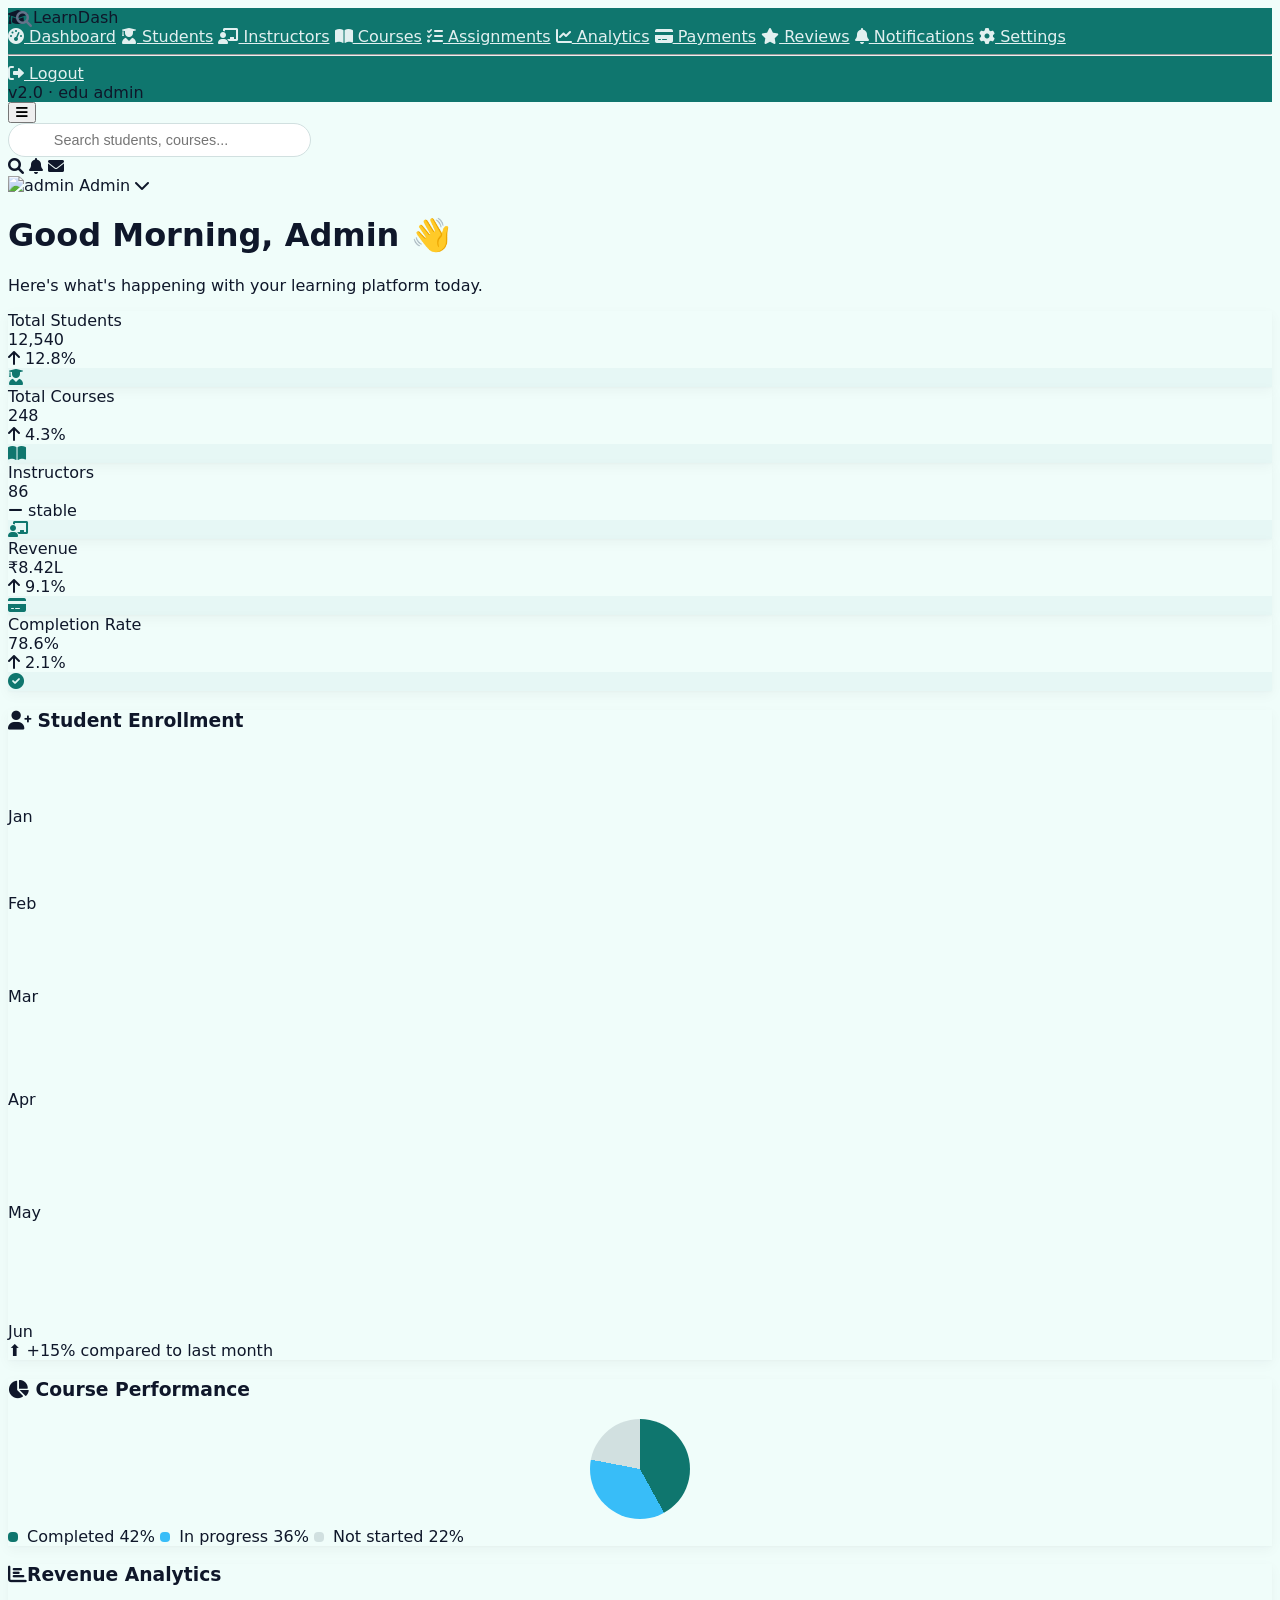
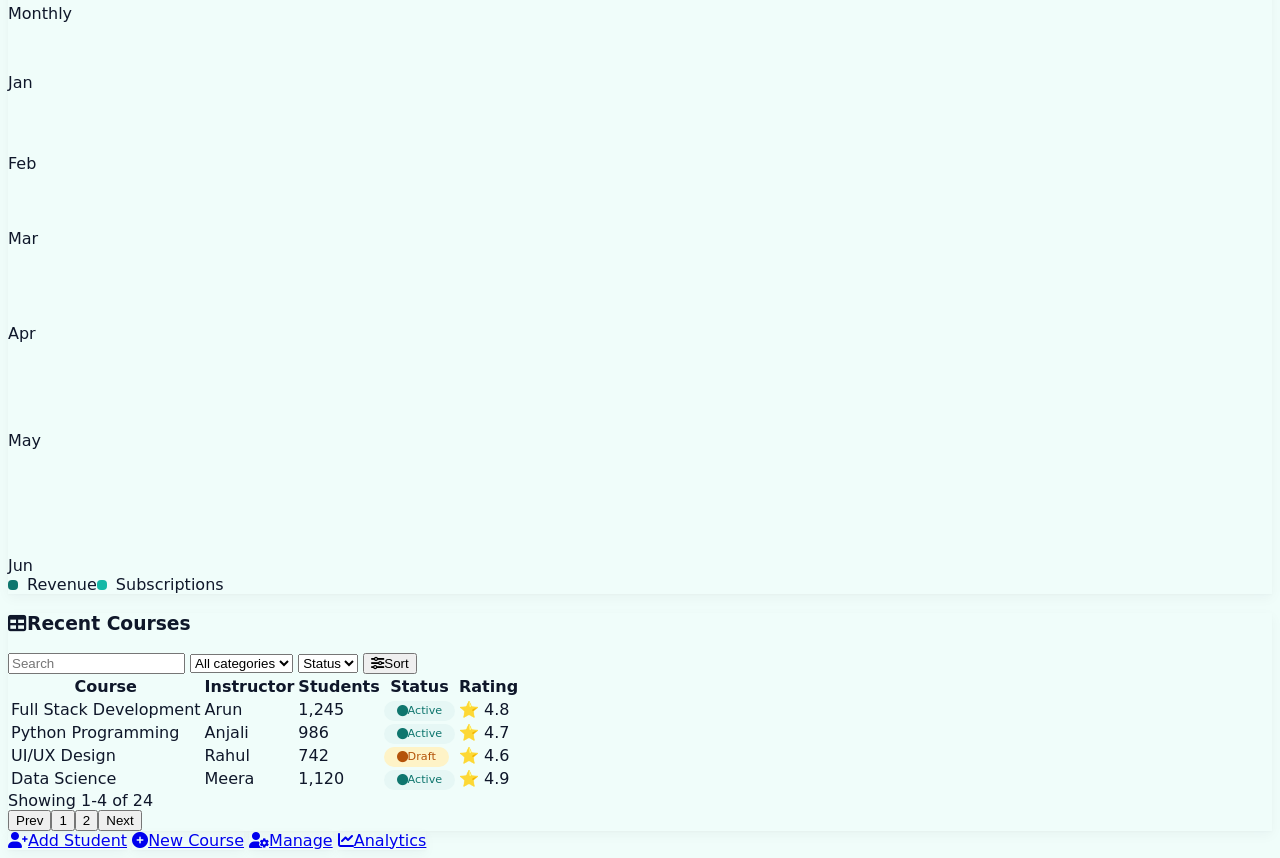
==== commit 7bf2f1b0: "course,addcourse" ====
--- a/index.html
+++ b/index.html
@@ -1,198 +1,320 @@
 <!DOCTYPE html>
 <html lang="en">
 <head>
-    <meta charset="UTF-8" />
-    <meta name="viewport" content="width=device-width, initial-scale=1.0" />
-    <title>EduNova · Dashboard</title>
-    <script src="https://cdn.tailwindcss.com"></script>
-    <link rel="stylesheet" href="https://cdnjs.cloudflare.com/ajax/libs/font-awesome/6.0.0-beta3/css/all.min.css" />
-    <style>
-        body { background: #F0FDFA; color: #0F172A; font-family: 'Inter', system-ui, sans-serif; }
-        .sidebar-bg { background: #0F766E; }
-        .sidebar-text { color: #e2f0f0; }
-        .sidebar-text:hover { background: #0d6b63; color: white; }
-        .sidebar-text.active { background: #0d6b63; color: white; }
-        .card-shadow { box-shadow: 0 4px 12px rgba(15,23,42,0.04), 0 1px 2px rgba(0,0,0,0.02); }
-        .stat-icon { background: #e6f7f5; color: #0F766E; }
-        .nav-search input {
-            background: white; border: 1px solid #d1e0e0; border-radius: 40px;
-            padding: 0.5rem 1rem 0.5rem 2.8rem; width: 240px; font-size: 0.9rem;
-        }
-        .nav-search i { position: absolute; left: 1rem; top: 0.7rem; color: #64748B; }
-        .badge-status { background: #e6f7f5; color: #0F766E; font-weight: 500; padding: 0.2rem 0.8rem; border-radius: 40px; font-size: 0.7rem; }
-        .badge-draft { background: #fef3c7; color: #b45309; }
-        .table-wrap { overflow-x: auto; }
-        .drawer-overlay { background: rgba(15,23,42,0.4); }
-        .doughnut-static { width: 100px; height: 100px; border-radius: 50%; background: conic-gradient(#0F766E 0% 42%, #38BDF8 42% 78%, #d1e0e0 78% 100%); margin: 0.5rem auto; }
-        .legend-dot { display: inline-block; width: 10px; height: 10px; border-radius: 4px; margin-right: 4px; }
-        @media (max-width: 768px) { .nav-search input { width: 140px; } }
-        @media (max-width: 480px) { .nav-search input { width: 100px; padding: 0.3rem 0.8rem 0.3rem 2rem; font-size: 0.7rem; } .nav-search i { left: 0.6rem; top: 0.5rem; font-size: 0.7rem; } }
-    </style>
+  <meta charset="UTF-8" />
+  <meta name="viewport" content="width=device-width, initial-scale=1.0" />
+  <title>LearnDash · Admin (static charts)</title>
+  <script src="https://cdn.tailwindcss.com"></script>
+  <link rel="stylesheet" href="https://cdnjs.cloudflare.com/ajax/libs/font-awesome/6.0.0-beta3/css/all.min.css" />
+  <style>
+    /* custom teal-navy palette & subtle touches */
+    body {
+      background: #F0FDFA;
+      color: #0F172A;
+      font-family: 'Inter', system-ui, -apple-system, sans-serif;
+    }
+    .sidebar-bg {
+      background: #0F766E;
+    }
+    .sidebar-text {
+      color: #e2f0f0;
+    }
+    .sidebar-text:hover {
+      background: #0d6b63;
+      color: white;
+    }
+    .card-shadow {
+      box-shadow: 0 4px 12px rgba(15, 23, 42, 0.04), 0 1px 2px rgba(0,0,0,0.02);
+    }
+    .stat-icon {
+      background: #e6f7f5;
+      color: #0F766E;
+    }
+    .nav-search input {
+      background: white;
+      border: 1px solid #d1e0e0;
+      border-radius: 40px;
+      padding: 0.5rem 1rem 0.5rem 2.8rem;
+      width: 240px;
+      font-size: 0.9rem;
+    }
+    .nav-search i {
+      position: absolute;
+      left: 1rem;
+      top: 0.7rem;
+      color: #64748B;
+    }
+    .badge-status {
+      background: #e6f7f5;
+      color: #0F766E;
+      font-weight: 500;
+      padding: 0.2rem 0.8rem;
+      border-radius: 40px;
+      font-size: 0.7rem;
+    }
+    .badge-draft {
+      background: #fef3c7;
+      color: #b45309;
+    }
+    .table-wrap {
+      overflow-x: auto;
+    }
+    /* mobile drawer */
+    #mobileDrawer {
+      transition: transform 0.25s ease;
+    }
+    #mobileDrawer.hidden-drawer {
+      transform: translateX(-100%);
+    }
+    #mobileDrawer:not(.hidden-drawer) {
+      transform: translateX(0);
+    }
+    .drawer-overlay {
+      background: rgba(15, 23, 42, 0.4);
+    }
+
+    /* static chart replacements: simple flex bars & doughnut with conic gradient */
+    .chart-bar-row {
+      display: flex;
+      align-items: flex-end;
+      gap: 0.5rem;
+      height: 100px;
+      margin-top: 0.5rem;
+    }
+    .chart-bar {
+      flex: 1;
+      background: #0F766E;
+      border-radius: 6px 6px 0 0;
+      min-width: 20px;
+      transition: height 0.2s;
+      height: var(--h);
+    }
+    .chart-bar-alt {
+      background: #14B8A6;
+    }
+    .doughnut-static {
+      width: 100px;
+      height: 100px;
+      border-radius: 50%;
+      background: conic-gradient(#0F766E 0% 42%, #38BDF8 42% 78%, #d1e0e0 78% 100%);
+      margin: 0.5rem auto;
+    }
+    .revenue-bar {
+      display: flex;
+      align-items: flex-end;
+      gap: 0.4rem;
+      height: 70px;
+    }
+    .revenue-bar-item {
+      flex: 1;
+      background: #0F766E;
+      border-radius: 4px 4px 0 0;
+      min-width: 16px;
+    }
+    .revenue-bar-item.sub {
+      background: #14B8A6;
+    }
+    .legend-dot {
+      display: inline-block;
+      width: 10px;
+      height: 10px;
+      border-radius: 4px;
+      margin-right: 4px;
+    }
+    .inline-chart-label {
+      font-size: 0.7rem;
+      color: #64748B;
+    }
+  </style>
 </head>
 <body>
-    <div id="drawerOverlay" class="fixed inset-0 z-40 drawer-overlay hidden md:hidden"></div>
-
-    <!-- SIDEBAR -->
-    <aside id="sidebar" class="fixed top-0 left-0 h-full w-64 sidebar-bg text-white z-50 flex flex-col transition-transform duration-300 -translate-x-full md:translate-x-0">
-        <div class="p-5 text-2xl font-bold tracking-tight flex items-center gap-2 border-b border-[#2a8a82]">
-            <i class="fas fa-graduation-cap text-[#38BDF8]"></i> EduNova
-        </div>
-        <nav class="flex-1 px-3 py-6 space-y-1 overflow-y-auto">
-            <a href="./index.html" class="flex items-center gap-3 px-3 py-2.5 rounded-lg sidebar-text active"><i class="fas fa-tachometer-alt w-5"></i> Dashboard</a>
-            <a href="./students.html" class="flex items-center gap-3 px-3 py-2.5 rounded-lg sidebar-text"><i class="fas fa-user-graduate w-5"></i> Students</a>
-            <a href="./instructors.html" class="flex items-center gap-3 px-3 py-2.5 rounded-lg sidebar-text"><i class="fas fa-chalkboard-teacher w-5"></i> Instructors</a>
-            <a href="./courses.html" class="flex items-center gap-3 px-3 py-2.5 rounded-lg sidebar-text"><i class="fas fa-book-open w-5"></i> Courses</a>
-            <a href="./assignments.html" class="flex items-center gap-3 px-3 py-2.5 rounded-lg sidebar-text"><i class="fas fa-tasks w-5"></i> Assignments</a>
-            <a href="./analytics.html" class="flex items-center gap-3 px-3 py-2.5 rounded-lg sidebar-text"><i class="fas fa-chart-line w-5"></i> Analytics</a>
-            <a href="./payment.html" class="flex items-center gap-3 px-3 py-2.5 rounded-lg sidebar-text"><i class="fas fa-credit-card w-5"></i> Payments</a>
-            <a href="./reviews.html" class="flex items-center gap-3 px-3 py-2.5 rounded-lg sidebar-text"><i class="fas fa-star w-5"></i> Reviews</a>
-            <a href="./notifications.html" class="flex items-center gap-3 px-3 py-2.5 rounded-lg sidebar-text"><i class="fas fa-bell w-5"></i> Notifications</a>
-            <hr class="border-[#2a8a82] my-4" />
-            <a href="#" class="flex items-center gap-3 px-3 py-2.5 rounded-lg sidebar-text"><i class="fas fa-cog w-5"></i> Settings</a>
-            <a href="#" class="flex items-center gap-3 px-3 py-2.5 rounded-lg sidebar-text"><i class="fas fa-sign-out-alt w-5"></i> Logout</a>
-        </nav>
-        <div class="p-4 text-xs text-[#b0d6d0] border-t border-[#2a8a82]">v2.0 · EduNova</div>
-    </aside>
-
-    <!-- MAIN -->
-    <div class="md:ml-64 min-h-screen flex flex-col">
-        <!-- TOP NAVBAR -->
-        <header class="bg-white/80 backdrop-blur-sm border-b border-[#dce8e6] sticky top-0 z-30 px-4 sm:px-6 py-3 flex items-center justify-between flex-wrap gap-2">
-            <div class="flex items-center gap-3">
-                <button id="hamburgerBtn" class="md:hidden text-[#0F766E] text-xl"><i class="fas fa-bars"></i></button>
-                <div class="nav-search relative hidden sm:block">
-                    <i class="fas fa-search"></i>
-                    <input type="text" placeholder="Search..." class="focus:outline-none focus:ring-2 focus:ring-[#14B8A6] transition" />
-                </div>
-            </div>
-            <div class="flex items-center gap-3 sm:gap-4">
-                <i class="fas fa-search text-[#64748B] sm:hidden"></i>
-                <i class="fas fa-bell text-[#64748B] text-lg hover:text-[#0F766E] cursor-pointer relative">
-                    <span class="absolute -top-1 -right-1 bg-[#DC2626] text-white text-[10px] rounded-full w-4 h-4 flex items-center justify-center">12</span>
-                </i>
-                <i class="fas fa-envelope text-[#64748B] text-lg hover:text-[#0F766E] cursor-pointer"></i>
-                <div class="flex items-center gap-2 border-l pl-3 border-[#dce8e6]">
-                    <img src="https://ui-avatars.com/api/?name=Admin&background=0F766E&color=fff&size=32" alt="admin" class="w-8 h-8 rounded-full" />
-                    <span class="hidden sm:inline font-medium text-sm text-[#0F172A]">Admin <i class="fas fa-chevron-down ml-1 text-[#64748B] text-xs"></i></span>
-                </div>
-            </div>
-        </header>
-
-        <!-- CONTENT -->
-        <main class="flex-1 p-4 sm:p-6 space-y-6">
-            <div>
-                <h1 class="text-2xl font-bold text-[#0F172A] flex items-center gap-2">Good Morning, Admin 👋</h1>
-                <p class="text-[#64748B]">Here's what's happening with your learning platform today.</p>
-            </div>
-
-            <section class="grid grid-cols-1 sm:grid-cols-2 lg:grid-cols-4 gap-4">
-                <div class="bg-white card-shadow rounded-2xl p-5 flex items-start justify-between border border-[#e6f0ed]">
-                    <div><span class="text-[#64748B] text-sm">Total Students</span><div class="text-2xl font-bold mt-1">12,540</div><span class="text-[#16A34A] text-xs flex items-center gap-1 mt-1"><i class="fas fa-arrow-up"></i> 12.8%</span></div>
-                    <div class="stat-icon w-10 h-10 rounded-xl flex items-center justify-center text-xl"><i class="fas fa-user-graduate"></i></div>
-                </div>
-                <div class="bg-white card-shadow rounded-2xl p-5 flex items-start justify-between border border-[#e6f0ed]">
-                    <div><span class="text-[#64748B] text-sm">Total Courses</span><div class="text-2xl font-bold mt-1">248</div><span class="text-[#16A34A] text-xs flex items-center gap-1 mt-1"><i class="fas fa-arrow-up"></i> 4.3%</span></div>
-                    <div class="stat-icon w-10 h-10 rounded-xl flex items-center justify-center text-xl"><i class="fas fa-book-open"></i></div>
-                </div>
-                <div class="bg-white card-shadow rounded-2xl p-5 flex items-start justify-between border border-[#e6f0ed]">
-                    <div><span class="text-[#64748B] text-sm">Instructors</span><div class="text-2xl font-bold mt-1">86</div><span class="text-[#64748B] text-xs flex items-center gap-1 mt-1"><i class="fas fa-minus"></i> stable</span></div>
-                    <div class="stat-icon w-10 h-10 rounded-xl flex items-center justify-center text-xl"><i class="fas fa-chalkboard-teacher"></i></div>
-                </div>
-                <div class="bg-white card-shadow rounded-2xl p-5 flex items-start justify-between border border-[#e6f0ed]">
-                    <div><span class="text-[#64748B] text-sm">Revenue</span><div class="text-2xl font-bold mt-1">₹8.42L</div><span class="text-[#16A34A] text-xs flex items-center gap-1 mt-1"><i class="fas fa-arrow-up"></i> 9.1%</span></div>
-                    <div class="stat-icon w-10 h-10 rounded-xl flex items-center justify-center text-xl"><i class="fas fa-credit-card"></i></div>
-                </div>
-            </section>
-
-            <div class="grid grid-cols-1 lg:grid-cols-2 gap-4">
-                <div class="bg-white p-5 rounded-2xl card-shadow border border-[#e6f0ed]">
-                    <h3 class="text-sm font-semibold text-[#0F172A] flex items-center gap-2"><i class="fas fa-user-plus text-[#0F766E]"></i> Student Enrollment</h3>
-                    <div class="flex items-end gap-2 h-32 mt-2">
-                        <div class="flex-1 flex flex-col items-center"><div class="w-full bg-[#0F766E] rounded-t" style="height:58px;"></div><span class="text-[10px] mt-1 text-[#64748B]">Jan</span></div>
-                        <div class="flex-1 flex flex-col items-center"><div class="w-full bg-[#0F766E] rounded-t" style="height:68px;"></div><span class="text-[10px] mt-1 text-[#64748B]">Feb</span></div>
-                        <div class="flex-1 flex flex-col items-center"><div class="w-full bg-[#0F766E] rounded-t" style="height:74px;"></div><span class="text-[10px] mt-1 text-[#64748B]">Mar</span></div>
-                        <div class="flex-1 flex flex-col items-center"><div class="w-full bg-[#0F766E] rounded-t" style="height:84px;"></div><span class="text-[10px] mt-1 text-[#64748B]">Apr</span></div>
-                        <div class="flex-1 flex flex-col items-center"><div class="w-full bg-[#0F766E] rounded-t" style="height:94px;"></div><span class="text-[10px] mt-1 text-[#64748B]">May</span></div>
-                        <div class="flex-1 flex flex-col items-center"><div class="w-full bg-[#0F766E] rounded-t" style="height:100px;"></div><span class="text-[10px] mt-1 text-[#64748B]">Jun</span></div>
-                    </div>
-                </div>
-                <div class="bg-white p-5 rounded-2xl card-shadow border border-[#e6f0ed] flex flex-col items-center">
-                    <h3 class="text-sm font-semibold text-[#0F172A] flex items-center gap-2 w-full"><i class="fas fa-chart-pie text-[#14B8A6]"></i> Course Performance</h3>
-                    <div class="doughnut-static"></div>
-                    <div class="flex gap-4 text-xs mt-2 flex-wrap justify-center">
-                        <span><span class="legend-dot" style="background:#0F766E;"></span> Completed 42%</span>
-                        <span><span class="legend-dot" style="background:#38BDF8;"></span> In progress 36%</span>
-                        <span><span class="legend-dot" style="background:#d1e0e0;"></span> Not started 22%</span>
-                    </div>
-                </div>
-            </div>
-
-            <div class="bg-white p-5 rounded-2xl card-shadow border border-[#e6f0ed]">
-                <div class="flex justify-between items-center"><h3 class="text-sm font-semibold"><i class="fas fa-chart-bar text-[#0F766E] mr-2"></i>Revenue Analytics</h3><span class="text-xs text-[#64748B]">Monthly</span></div>
-                <div class="flex items-end gap-1 h-24 mt-3">
-                    <div class="flex-1 flex flex-col items-center"><div class="w-full bg-[#0F766E] rounded-t" style="height:32px;"></div><div class="w-full bg-[#14B8A6] rounded-t mt-0.5" style="height:18px;"></div><span class="text-[9px] mt-1 text-[#64748B]">Jan</span></div>
-                    <div class="flex-1 flex flex-col items-center"><div class="w-full bg-[#0F766E] rounded-t" style="height:40px;"></div><div class="w-full bg-[#14B8A6] rounded-t mt-0.5" style="height:22px;"></div><span class="text-[9px] mt-1 text-[#64748B]">Feb</span></div>
-                    <div class="flex-1 flex flex-col items-center"><div class="w-full bg-[#0F766E] rounded-t" style="height:36px;"></div><div class="w-full bg-[#14B8A6] rounded-t mt-0.5" style="height:20px;"></div><span class="text-[9px] mt-1 text-[#64748B]">Mar</span></div>
-                    <div class="flex-1 flex flex-col items-center"><div class="w-full bg-[#0F766E] rounded-t" style="height:48px;"></div><div class="w-full bg-[#14B8A6] rounded-t mt-0.5" style="height:28px;"></div><span class="text-[9px] mt-1 text-[#64748B]">Apr</span></div>
-                    <div class="flex-1 flex flex-col items-center"><div class="w-full bg-[#0F766E] rounded-t" style="height:56px;"></div><div class="w-full bg-[#14B8A6] rounded-t mt-0.5" style="height:32px;"></div><span class="text-[9px] mt-1 text-[#64748B]">May</span></div>
-                    <div class="flex-1 flex flex-col items-center"><div class="w-full bg-[#0F766E] rounded-t" style="height:68px;"></div><div class="w-full bg-[#14B8A6] rounded-t mt-0.5" style="height:38px;"></div><span class="text-[9px] mt-1 text-[#64748B]">Jun</span></div>
-                </div>
-                <div class="flex gap-4 text-xs mt-2"><span><span class="legend-dot" style="background:#0F766E;"></span> Revenue</span><span><span class="legend-dot" style="background:#14B8A6;"></span> Subscriptions</span></div>
-            </div>
-
-            <div class="bg-white rounded-2xl card-shadow border border-[#e6f0ed] p-5">
-                <div class="flex flex-wrap items-center justify-between gap-2 mb-4">
-                    <h3 class="font-semibold text-[#0F172A]"><i class="fas fa-table text-[#0F766E] mr-2"></i>Recent Courses</h3>
-                    <div class="flex flex-wrap gap-2">
-                        <input type="text" placeholder="Search" class="text-sm border rounded-full px-3 py-1 border-[#d1e0e0] focus:ring-1 focus:ring-[#14B8A6] outline-none" />
-                        <select class="text-sm border rounded-full px-3 py-1 border-[#d1e0e0] bg-white"><option>All categories</option></select>
-                        <button class="text-sm bg-[#0F766E] text-white px-4 py-1 rounded-full"><i class="fas fa-sliders-h mr-1"></i>Sort</button>
-                    </div>
-                </div>
-                <div class="table-wrap">
-                    <table class="w-full text-sm">
-                        <thead class="text-[#64748B] border-b border-[#e6f0ed]"><tr><th class="py-2 text-left">Course</th><th class="py-2 text-left">Instructor</th><th class="py-2 text-left">Students</th><th class="py-2 text-left">Status</th><th class="py-2 text-left">Rating</th></tr></thead>
-                        <tbody>
-                            <tr class="border-b border-[#f0f7f5]"><td class="py-3 font-medium">Full Stack Development</td><td>Arun</td><td>1,245</td><td><span class="badge-status"><i class="fas fa-circle text-[#16A34A] text-[8px] mr-1"></i>Active</span></td><td>⭐ 4.8</td></tr>
-                            <tr class="border-b border-[#f0f7f5]"><td>Python Programming</td><td>Anjali</td><td>986</td><td><span class="badge-status"><i class="fas fa-circle text-[#16A34A] text-[8px] mr-1"></i>Active</span></td><td>⭐ 4.7</td></tr>
-                            <tr class="border-b border-[#f0f7f5]"><td>UI/UX Design</td><td>Rahul</td><td>742</td><td><span class="badge-status badge-draft"><i class="fas fa-circle text-[#F59E0B] text-[8px] mr-1"></i>Draft</span></td><td>⭐ 4.6</td></tr>
-                            <tr><td>Data Science</td><td>Meera</td><td>1,120</td><td><span class="badge-status"><i class="fas fa-circle text-[#16A34A] text-[8px] mr-1"></i>Active</span></td><td>⭐ 4.9</td></tr>
-                        </tbody>
-                    </table>
-                </div>
-                <div class="flex justify-between items-center mt-4 text-xs text-[#64748B]"><span>Showing 1-4 of 24</span><div class="flex gap-1"><button class="px-2 py-1 border rounded">Prev</button><button class="px-2 py-1 border rounded bg-[#0F766E] text-white">1</button><button class="px-2 py-1 border rounded">2</button><button class="px-2 py-1 border rounded">Next</button></div></div>
-            </div>
-
-            <div class="grid grid-cols-2 sm:grid-cols-4 gap-3 text-center text-sm">
-                <a href="#" class="bg-white p-3 rounded-xl card-shadow border border-[#e6f0ed] hover:border-[#14B8A6] transition"><i class="fas fa-user-plus text-[#0F766E] block text-xl mb-1"></i>Add Student</a>
-                <a href="#" class="bg-white p-3 rounded-xl card-shadow border border-[#e6f0ed] hover:border-[#14B8A6] transition"><i class="fas fa-plus-circle text-[#0F766E] block text-xl mb-1"></i>New Course</a>
-                <a href="#" class="bg-white p-3 rounded-xl card-shadow border border-[#e6f0ed] hover:border-[#14B8A6] transition"><i class="fas fa-user-cog text-[#0F766E] block text-xl mb-1"></i>Manage</a>
-                <a href="#" class="bg-white p-3 rounded-xl card-shadow border border-[#e6f0ed] hover:border-[#14B8A6] transition"><i class="fas fa-chart-line text-[#0F766E] block text-xl mb-1"></i>Analytics</a>
-            </div>
-        </main>
+
+  <!-- mobile overlay -->
+  <div id="drawerOverlay" class="fixed inset-0 z-40 drawer-overlay hidden md:hidden"></div>
+
+  <!-- SIDEBAR (desktop) + mobile drawer -->
+  <aside id="sidebar" class="fixed top-0 left-0 h-full w-64 sidebar-bg text-white z-50 flex flex-col transition-transform duration-300 -translate-x-full md:translate-x-0">
+    <div class="p-5 text-2xl font-bold tracking-tight flex items-center gap-2 border-b border-[#2a8a82]">
+      <i class="fas fa-graduation-cap text-[#38BDF8]"></i> LearnDash
     </div>
-
-    <script>
-        (function() {
-            const sidebar = document.getElementById('sidebar');
-            const overlay = document.getElementById('drawerOverlay');
-            const hamBtn = document.getElementById('hamburgerBtn');
-            let drawerOpen = false;
-            function toggleDrawer() {
-                drawerOpen = !drawerOpen;
-                if (drawerOpen) { sidebar.classList.remove('-translate-x-full'); overlay.classList.remove('hidden'); }
-                else { sidebar.classList.add('-translate-x-full'); overlay.classList.add('hidden'); }
-            }
-            if (hamBtn) hamBtn.addEventListener('click', toggleDrawer);
-            if (overlay) overlay.addEventListener('click', toggleDrawer);
-            window.addEventListener('resize', function() {
-                if (window.innerWidth >= 768 && drawerOpen) {
-                    sidebar.classList.remove('-translate-x-full');
-                    overlay.classList.add('hidden');
-                    drawerOpen = false;
-                }
-            });
-        })();
-    </script>
+    <nav class="flex-1 px-3 py-6 space-y-1 overflow-y-auto">
+      <a href="#" class="flex items-center gap-3 px-3 py-2.5 rounded-lg sidebar-text bg-[#0d6b63]"><i class="fas fa-tachometer-alt w-5"></i> Dashboard</a>
+      <a href="#" class="flex items-center gap-3 px-3 py-2.5 rounded-lg sidebar-text hover:bg-[#0d6b63]"><i class="fas fa-user-graduate w-5"></i> Students</a>
+      <a href="#" class="flex items-center gap-3 px-3 py-2.5 rounded-lg sidebar-text hover:bg-[#0d6b63]"><i class="fas fa-chalkboard-teacher w-5"></i> Instructors</a>
+      <a href="courses.html" class="flex items-center gap-3 px-3 py-2.5 rounded-lg sidebar-text hover:bg-[#0d6b63]"><i class="fas fa-book-open w-5"></i> Courses</a>
+      <a href="#" class="flex items-center gap-3 px-3 py-2.5 rounded-lg sidebar-text hover:bg-[#0d6b63]"><i class="fas fa-tasks w-5"></i> Assignments</a>
+      <a href="#" class="flex items-center gap-3 px-3 py-2.5 rounded-lg sidebar-text hover:bg-[#0d6b63]"><i class="fas fa-chart-line w-5"></i> Analytics</a>
+      <a href="#" class="flex items-center gap-3 px-3 py-2.5 rounded-lg sidebar-text hover:bg-[#0d6b63]"><i class="fas fa-credit-card w-5"></i> Payments</a>
+      <a href="#" class="flex items-center gap-3 px-3 py-2.5 rounded-lg sidebar-text hover:bg-[#0d6b63]"><i class="fas fa-star w-5"></i> Reviews</a>
+      <a href="#" class="flex items-center gap-3 px-3 py-2.5 rounded-lg sidebar-text hover:bg-[#0d6b63]"><i class="fas fa-bell w-5"></i> Notifications</a>
+      <a href="#" class="flex items-center gap-3 px-3 py-2.5 rounded-lg sidebar-text hover:bg-[#0d6b63]"><i class="fas fa-cog w-5"></i> Settings</a>
+      <hr class="border-[#2a8a82] my-4" />
+      <a href="#" class="flex items-center gap-3 px-3 py-2.5 rounded-lg sidebar-text hover:bg-[#0d6b63]"><i class="fas fa-sign-out-alt w-5"></i> Logout</a>
+    </nav>
+    <div class="p-4 text-xs text-[#b0d6d0] border-t border-[#2a8a82]">v2.0 · edu admin</div>
+  </aside>
+
+  <!-- MAIN CONTENT -->
+  <div class="md:ml-64 min-h-screen flex flex-col">
+
+    <!-- TOP NAVBAR -->
+    <header class="bg-white/80 backdrop-blur-sm border-b border-[#dce8e6] sticky top-0 z-30 px-4 sm:px-6 py-3 flex items-center justify-between flex-wrap gap-2">
+      <div class="flex items-center gap-3">
+        <button id="hamburgerBtn" class="md:hidden text-[#0F766E] text-xl"><i class="fas fa-bars"></i></button>
+        <div class="nav-search relative hidden sm:block">
+          <i class="fas fa-search"></i>
+          <input type="text" placeholder="Search students, courses..." class="focus:outline-none focus:ring-2 focus:ring-[#14B8A6] transition" />
+        </div>
+      </div>
+      <div class="flex items-center gap-3 sm:gap-4">
+        <i class="fas fa-search text-[#64748B] sm:hidden"></i>
+        <i class="fas fa-bell text-[#64748B] text-lg hover:text-[#0F766E] cursor-pointer"></i>
+        <i class="fas fa-envelope text-[#64748B] text-lg hover:text-[#0F766E] cursor-pointer"></i>
+        <div class="flex items-center gap-2 border-l pl-3 border-[#dce8e6]">
+          <img src="https://ui-avatars.com/api/?name=Admin&background=0F766E&color=fff&size=32" alt="admin" class="w-8 h-8 rounded-full" />
+          <span class="hidden sm:inline font-medium text-sm text-[#0F172A]">Admin <i class="fas fa-chevron-down ml-1 text-[#64748B] text-xs"></i></span>
+        </div>
+      </div>
+    </header>
+
+    <!-- DASHBOARD BODY -->
+    <main class="flex-1 p-4 sm:p-6 space-y-6">
+
+      <!-- GREETING -->
+      <div>
+        <h1 class="text-2xl font-bold text-[#0F172A] flex items-center gap-2">Good Morning, Admin 👋</h1>
+        <p class="text-[#64748B]">Here's what's happening with your learning platform today.</p>
+      </div>
+
+      <!-- STATS CARDS -->
+      <section class="grid grid-cols-1 sm:grid-cols-2 lg:grid-cols-4 gap-4">
+        <div class="bg-white card-shadow rounded-2xl p-5 flex items-start justify-between border border-[#e6f0ed]">
+          <div><span class="text-[#64748B] text-sm">Total Students</span><div class="text-2xl font-bold mt-1">12,540</div><span class="text-[#16A34A] text-xs flex items-center gap-1 mt-1"><i class="fas fa-arrow-up"></i> 12.8%</span></div>
+          <div class="stat-icon w-10 h-10 rounded-xl flex items-center justify-center text-xl"><i class="fas fa-user-graduate"></i></div>
+        </div>
+        <div class="bg-white card-shadow rounded-2xl p-5 flex items-start justify-between border border-[#e6f0ed]">
+          <div><span class="text-[#64748B] text-sm">Total Courses</span><div class="text-2xl font-bold mt-1">248</div><span class="text-[#16A34A] text-xs flex items-center gap-1 mt-1"><i class="fas fa-arrow-up"></i> 4.3%</span></div>
+          <div class="stat-icon w-10 h-10 rounded-xl flex items-center justify-center text-xl"><i class="fas fa-book-open"></i></div>
+        </div>
+        <div class="bg-white card-shadow rounded-2xl p-5 flex items-start justify-between border border-[#e6f0ed]">
+          <div><span class="text-[#64748B] text-sm">Instructors</span><div class="text-2xl font-bold mt-1">86</div><span class="text-[#64748B] text-xs flex items-center gap-1 mt-1"><i class="fas fa-minus"></i> stable</span></div>
+          <div class="stat-icon w-10 h-10 rounded-xl flex items-center justify-center text-xl"><i class="fas fa-chalkboard-teacher"></i></div>
+        </div>
+        <div class="bg-white card-shadow rounded-2xl p-5 flex items-start justify-between border border-[#e6f0ed]">
+          <div><span class="text-[#64748B] text-sm">Revenue</span><div class="text-2xl font-bold mt-1">₹8.42L</div><span class="text-[#16A34A] text-xs flex items-center gap-1 mt-1"><i class="fas fa-arrow-up"></i> 9.1%</span></div>
+          <div class="stat-icon w-10 h-10 rounded-xl flex items-center justify-center text-xl"><i class="fas fa-credit-card"></i></div>
+        </div>
+        <div class="bg-white card-shadow rounded-2xl p-5 flex items-start justify-between border border-[#e6f0ed] sm:col-span-2 lg:col-span-1">
+          <div><span class="text-[#64748B] text-sm">Completion Rate</span><div class="text-2xl font-bold mt-1">78.6%</div><span class="text-[#F59E0B] text-xs flex items-center gap-1 mt-1"><i class="fas fa-arrow-up"></i> 2.1%</span></div>
+          <div class="stat-icon w-10 h-10 rounded-xl flex items-center justify-center text-xl"><i class="fas fa-check-circle"></i></div>
+        </div>
+      </section>
+
+      <!-- CHARTS: 2 columns (enrollment + course performance) - static HTML/CSS -->
+      <div class="grid grid-cols-1 lg:grid-cols-2 gap-4">
+        <!-- Enrollment chart (static bars) -->
+        <div class="bg-white p-5 rounded-2xl card-shadow border border-[#e6f0ed]">
+          <h3 class="text-sm font-semibold text-[#0F172A] flex items-center gap-2"><i class="fas fa-user-plus text-[#0F766E]"></i> Student Enrollment</h3>
+          <div class="flex items-end gap-2 h-32 mt-2">
+            <div class="flex-1 flex flex-col items-center"><div class="w-full bg-[#0F766E] rounded-t" style="height:58px;"></div><span class="text-[10px] mt-1 text-[#64748B]">Jan</span></div>
+            <div class="flex-1 flex flex-col items-center"><div class="w-full bg-[#0F766E] rounded-t" style="height:68px;"></div><span class="text-[10px] mt-1 text-[#64748B]">Feb</span></div>
+            <div class="flex-1 flex flex-col items-center"><div class="w-full bg-[#0F766E] rounded-t" style="height:74px;"></div><span class="text-[10px] mt-1 text-[#64748B]">Mar</span></div>
+            <div class="flex-1 flex flex-col items-center"><div class="w-full bg-[#0F766E] rounded-t" style="height:84px;"></div><span class="text-[10px] mt-1 text-[#64748B]">Apr</span></div>
+            <div class="flex-1 flex flex-col items-center"><div class="w-full bg-[#0F766E] rounded-t" style="height:94px;"></div><span class="text-[10px] mt-1 text-[#64748B]">May</span></div>
+            <div class="flex-1 flex flex-col items-center"><div class="w-full bg-[#0F766E] rounded-t" style="height:100px;"></div><span class="text-[10px] mt-1 text-[#64748B]">Jun</span></div>
+          </div>
+          <div class="text-xs text-[#64748B] mt-1 text-center">⬆ +15% compared to last month</div>
+        </div>
+        <!-- Course performance (static doughnut) -->
+        <div class="bg-white p-5 rounded-2xl card-shadow border border-[#e6f0ed] flex flex-col items-center">
+          <h3 class="text-sm font-semibold text-[#0F172A] flex items-center gap-2 w-full"><i class="fas fa-chart-pie text-[#14B8A6]"></i> Course Performance</h3>
+          <div class="doughnut-static"></div>
+          <div class="flex gap-4 text-xs mt-2 flex-wrap justify-center">
+            <span><span class="legend-dot" style="background:#0F766E;"></span> Completed 42%</span>
+            <span><span class="legend-dot" style="background:#38BDF8;"></span> In progress 36%</span>
+            <span><span class="legend-dot" style="background:#d1e0e0;"></span> Not started 22%</span>
+          </div>
+        </div>
+      </div>
+
+      <!-- Revenue analytics (static bars) -->
+      <div class="bg-white p-5 rounded-2xl card-shadow border border-[#e6f0ed]">
+        <div class="flex justify-between items-center"><h3 class="text-sm font-semibold"><i class="fas fa-chart-bar text-[#0F766E] mr-2"></i>Revenue Analytics</h3><span class="text-xs text-[#64748B]">Monthly</span></div>
+        <div class="flex items-end gap-1 h-24 mt-3">
+          <div class="flex-1 flex flex-col items-center"><div class="w-full bg-[#0F766E] rounded-t" style="height:32px;"></div><div class="w-full bg-[#14B8A6] rounded-t mt-0.5" style="height:18px;"></div><span class="text-[9px] mt-1 text-[#64748B]">Jan</span></div>
+          <div class="flex-1 flex flex-col items-center"><div class="w-full bg-[#0F766E] rounded-t" style="height:40px;"></div><div class="w-full bg-[#14B8A6] rounded-t mt-0.5" style="height:22px;"></div><span class="text-[9px] mt-1 text-[#64748B]">Feb</span></div>
+          <div class="flex-1 flex flex-col items-center"><div class="w-full bg-[#0F766E] rounded-t" style="height:36px;"></div><div class="w-full bg-[#14B8A6] rounded-t mt-0.5" style="height:20px;"></div><span class="text-[9px] mt-1 text-[#64748B]">Mar</span></div>
+          <div class="flex-1 flex flex-col items-center"><div class="w-full bg-[#0F766E] rounded-t" style="height:48px;"></div><div class="w-full bg-[#14B8A6] rounded-t mt-0.5" style="height:28px;"></div><span class="text-[9px] mt-1 text-[#64748B]">Apr</span></div>
+          <div class="flex-1 flex flex-col items-center"><div class="w-full bg-[#0F766E] rounded-t" style="height:56px;"></div><div class="w-full bg-[#14B8A6] rounded-t mt-0.5" style="height:32px;"></div><span class="text-[9px] mt-1 text-[#64748B]">May</span></div>
+          <div class="flex-1 flex flex-col items-center"><div class="w-full bg-[#0F766E] rounded-t" style="height:68px;"></div><div class="w-full bg-[#14B8A6] rounded-t mt-0.5" style="height:38px;"></div><span class="text-[9px] mt-1 text-[#64748B]">Jun</span></div>
+        </div>
+        <div class="flex gap-4 text-xs mt-2"><span><span class="legend-dot" style="background:#0F766E;"></span> Revenue</span><span><span class="legend-dot" style="background:#14B8A6;"></span> Subscriptions</span></div>
+      </div>
+
+      <!-- RECENT COURSES TABLE -->
+      <div class="bg-white rounded-2xl card-shadow border border-[#e6f0ed] p-5">
+        <div class="flex flex-wrap items-center justify-between gap-2 mb-4">
+          <h3 class="font-semibold text-[#0F172A]"><i class="fas fa-table text-[#0F766E] mr-2"></i>Recent Courses</h3>
+          <div class="flex flex-wrap gap-2">
+            <input type="text" placeholder="Search" class="text-sm border rounded-full px-3 py-1 border-[#d1e0e0] focus:ring-1 focus:ring-[#14B8A6] outline-none" />
+            <select class="text-sm border rounded-full px-3 py-1 border-[#d1e0e0] bg-white"><option>All categories</option></select>
+            <select class="text-sm border rounded-full px-3 py-1 border-[#d1e0e0] bg-white"><option>Status</option></select>
+            <button class="text-sm bg-[#0F766E] text-white px-4 py-1 rounded-full"><i class="fas fa-sliders-h mr-1"></i>Sort</button>
+          </div>
+        </div>
+        <div class="table-wrap">
+          <table class="w-full text-sm">
+            <thead class="text-[#64748B] border-b border-[#e6f0ed]"><tr><th class="py-2 text-left">Course</th><th class="py-2 text-left">Instructor</th><th class="py-2 text-left">Students</th><th class="py-2 text-left">Status</th><th class="py-2 text-left">Rating</th></tr></thead>
+            <tbody>
+              <tr class="border-b border-[#f0f7f5]"><td class="py-3 font-medium">Full Stack Development</td><td>Arun</td><td>1,245</td><td><span class="badge-status"><i class="fas fa-circle text-[#16A34A] text-[8px] mr-1"></i>Active</span></td><td>⭐ 4.8</td></tr>
+              <tr class="border-b border-[#f0f7f5]"><td>Python Programming</td><td>Anjali</td><td>986</td><td><span class="badge-status"><i class="fas fa-circle text-[#16A34A] text-[8px] mr-1"></i>Active</span></td><td>⭐ 4.7</td></tr>
+              <tr class="border-b border-[#f0f7f5]"><td>UI/UX Design</td><td>Rahul</td><td>742</td><td><span class="badge-status badge-draft"><i class="fas fa-circle text-[#F59E0B] text-[8px] mr-1"></i>Draft</span></td><td>⭐ 4.6</td></tr>
+              <tr><td>Data Science</td><td>Meera</td><td>1,120</td><td><span class="badge-status"><i class="fas fa-circle text-[#16A34A] text-[8px] mr-1"></i>Active</span></td><td>⭐ 4.9</td></tr>
+            </tbody>
+          </table>
+        </div>
+        <div class="flex justify-between items-center mt-4 text-xs text-[#64748B]"><span>Showing 1-4 of 24</span><div class="flex gap-1"><button class="px-2 py-1 border rounded">Prev</button><button class="px-2 py-1 border rounded bg-[#0F766E] text-white">1</button><button class="px-2 py-1 border rounded">2</button><button class="px-2 py-1 border rounded">Next</button></div></div>
+      </div>
+
+      <!-- quick links -->
+      <div class="grid grid-cols-2 sm:grid-cols-4 gap-3 text-center text-sm">
+        <a href="#" class="bg-white p-3 rounded-xl card-shadow border border-[#e6f0ed] hover:border-[#14B8A6] transition"><i class="fas fa-user-plus text-[#0F766E] block text-xl mb-1"></i>Add Student</a>
+        <a href="#" class="bg-white p-3 rounded-xl card-shadow border border-[#e6f0ed] hover:border-[#14B8A6] transition"><i class="fas fa-plus-circle text-[#0F766E] block text-xl mb-1"></i>New Course</a>
+        <a href="#" class="bg-white p-3 rounded-xl card-shadow border border-[#e6f0ed] hover:border-[#14B8A6] transition"><i class="fas fa-user-cog text-[#0F766E] block text-xl mb-1"></i>Manage</a>
+        <a href="#" class="bg-white p-3 rounded-xl card-shadow border border-[#e6f0ed] hover:border-[#14B8A6] transition"><i class="fas fa-chart-line text-[#0F766E] block text-xl mb-1"></i>Analytics</a>
+      </div>
+    </main>
+  </div>
+
+  <!-- minimal JS for mobile drawer only (no chart logic) -->
+  <script>
+    (function() {
+      const sidebar = document.getElementById('sidebar');
+      const overlay = document.getElementById('drawerOverlay');
+      const hamBtn = document.getElementById('hamburgerBtn');
+      let drawerOpen = false;
+
+      function toggleDrawer() {
+        drawerOpen = !drawerOpen;
+        if (drawerOpen) {
+          sidebar.classList.remove('-translate-x-full');
+          overlay.classList.remove('hidden');
+        } else {
+          sidebar.classList.add('-translate-x-full');
+          overlay.classList.add('hidden');
+        }
+      }
+      hamBtn.addEventListener('click', toggleDrawer);
+      overlay.addEventListener('click', toggleDrawer);
+
+      window.addEventListener('resize', function() {
+        if (window.innerWidth >= 768 && drawerOpen) {
+          sidebar.classList.remove('-translate-x-full');
+          overlay.classList.add('hidden');
+          drawerOpen = false;
+        }
+      });
+    })();
+  </script>
 </body>
 </html>
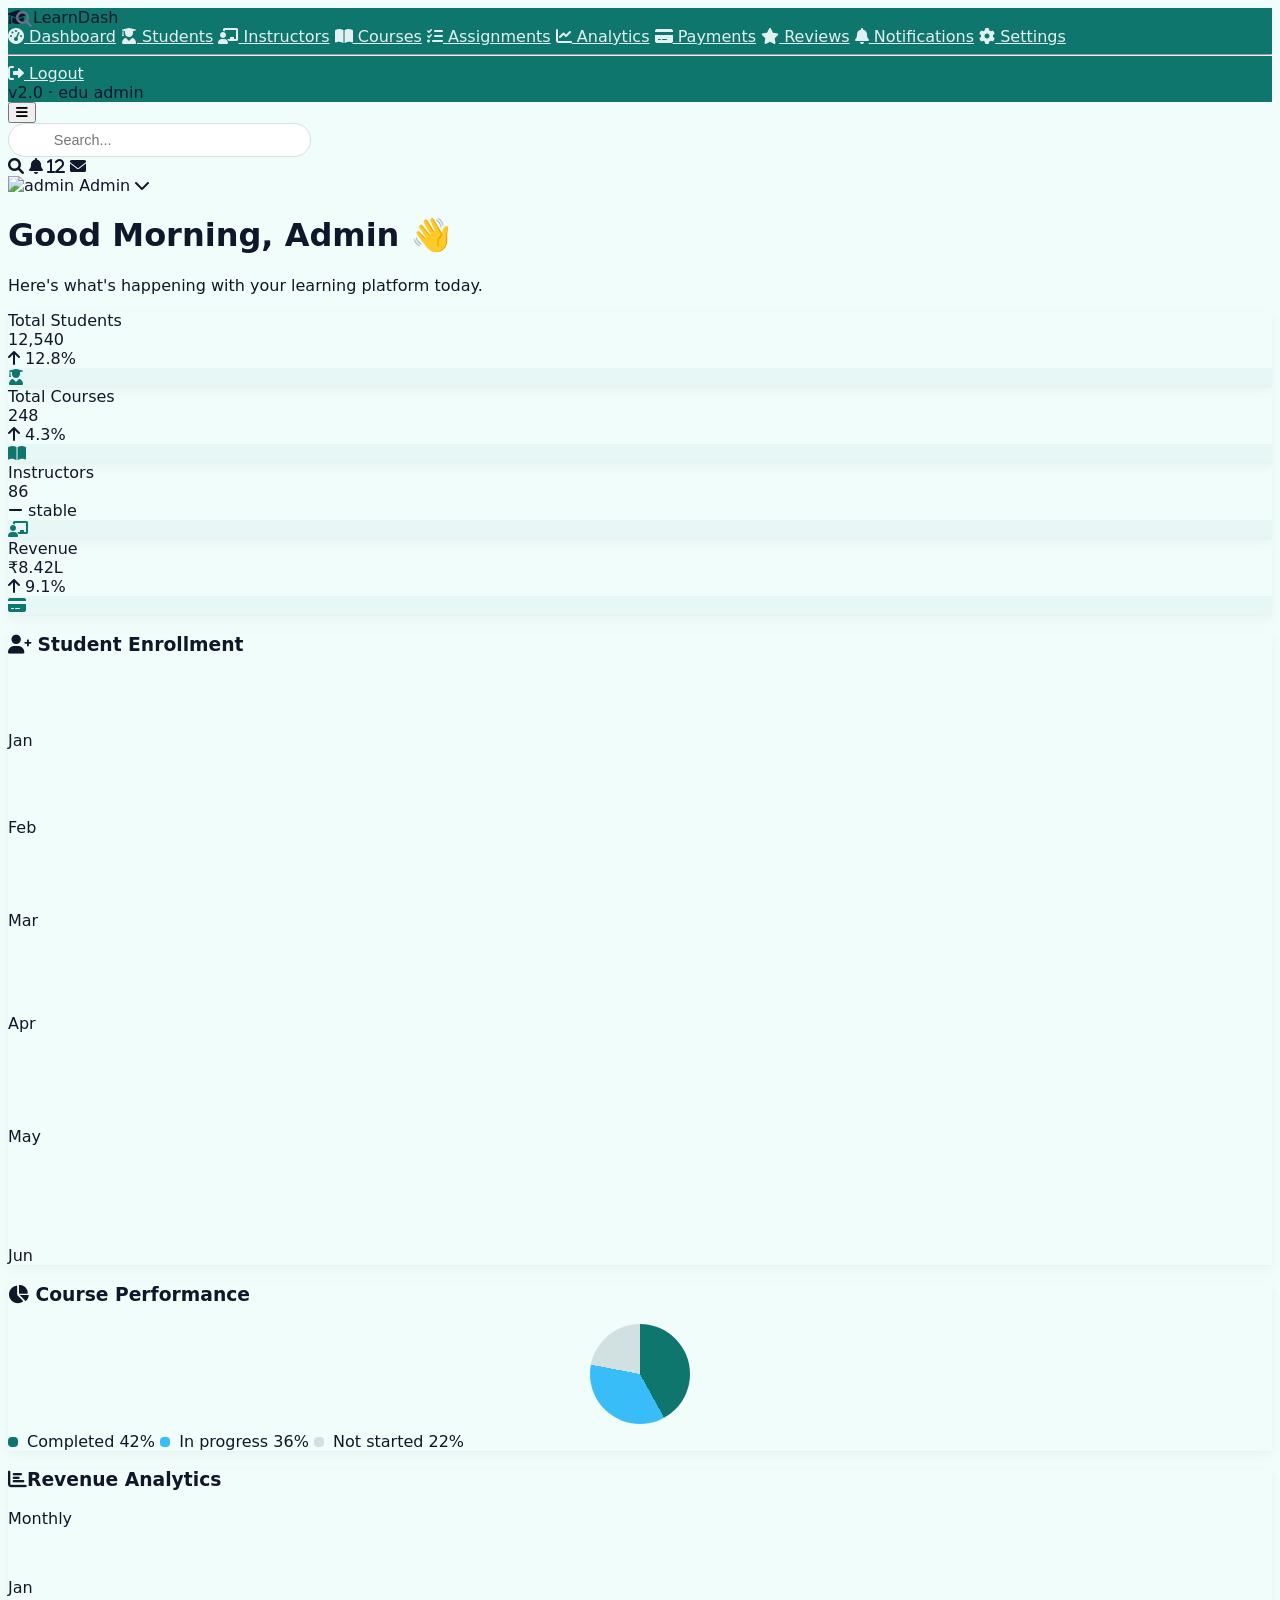
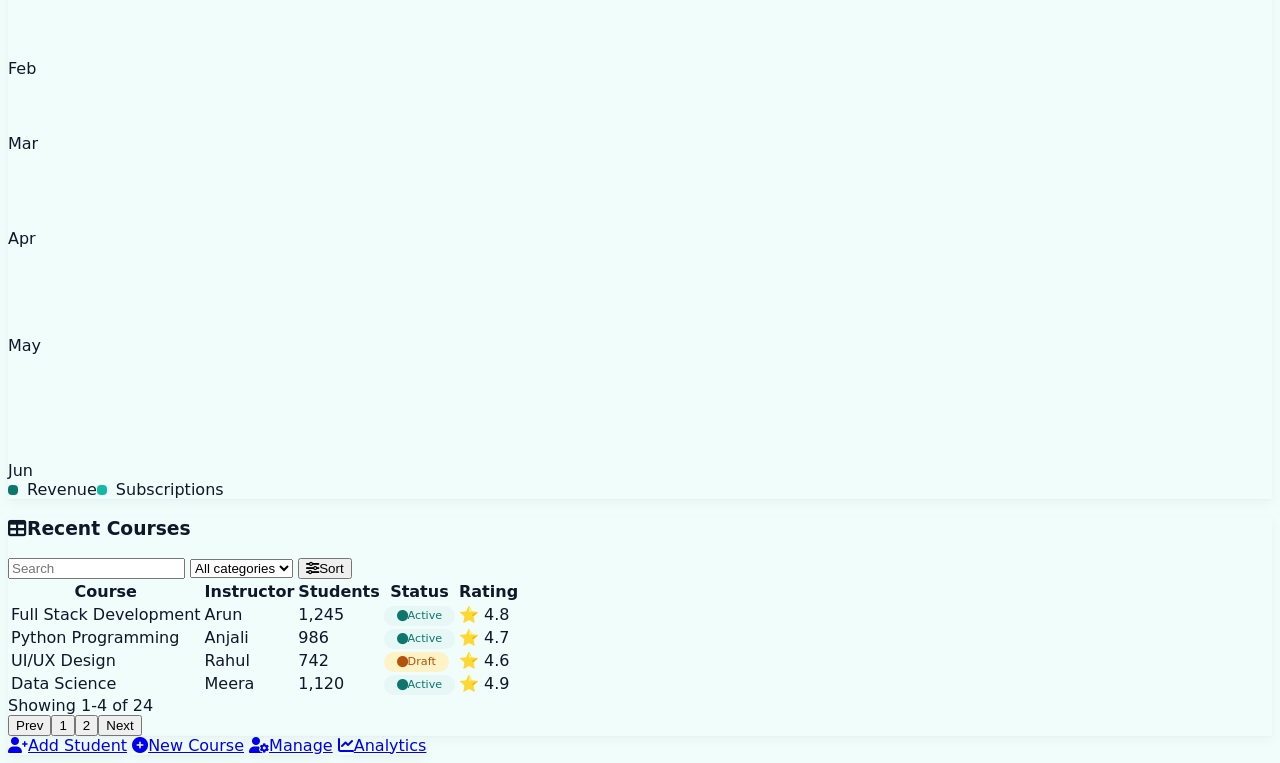
==== commit cadab759: "Merge remote changes" ====
--- a/index.html
+++ b/index.html
@@ -1,136 +1,36 @@
 <!DOCTYPE html>
 <html lang="en">
 <head>
-  <meta charset="UTF-8" />
-  <meta name="viewport" content="width=device-width, initial-scale=1.0" />
-  <title>LearnDash · Admin (static charts)</title>
-  <script src="https://cdn.tailwindcss.com"></script>
-  <link rel="stylesheet" href="https://cdnjs.cloudflare.com/ajax/libs/font-awesome/6.0.0-beta3/css/all.min.css" />
-  <style>
-    /* custom teal-navy palette & subtle touches */
-    body {
-      background: #F0FDFA;
-      color: #0F172A;
-      font-family: 'Inter', system-ui, -apple-system, sans-serif;
-    }
-    .sidebar-bg {
-      background: #0F766E;
-    }
-    .sidebar-text {
-      color: #e2f0f0;
-    }
-    .sidebar-text:hover {
-      background: #0d6b63;
-      color: white;
-    }
-    .card-shadow {
-      box-shadow: 0 4px 12px rgba(15, 23, 42, 0.04), 0 1px 2px rgba(0,0,0,0.02);
-    }
-    .stat-icon {
-      background: #e6f7f5;
-      color: #0F766E;
-    }
-    .nav-search input {
-      background: white;
-      border: 1px solid #d1e0e0;
-      border-radius: 40px;
-      padding: 0.5rem 1rem 0.5rem 2.8rem;
-      width: 240px;
-      font-size: 0.9rem;
-    }
-    .nav-search i {
-      position: absolute;
-      left: 1rem;
-      top: 0.7rem;
-      color: #64748B;
-    }
-    .badge-status {
-      background: #e6f7f5;
-      color: #0F766E;
-      font-weight: 500;
-      padding: 0.2rem 0.8rem;
-      border-radius: 40px;
-      font-size: 0.7rem;
-    }
-    .badge-draft {
-      background: #fef3c7;
-      color: #b45309;
-    }
-    .table-wrap {
-      overflow-x: auto;
-    }
-    /* mobile drawer */
-    #mobileDrawer {
-      transition: transform 0.25s ease;
-    }
-    #mobileDrawer.hidden-drawer {
-      transform: translateX(-100%);
-    }
-    #mobileDrawer:not(.hidden-drawer) {
-      transform: translateX(0);
-    }
-    .drawer-overlay {
-      background: rgba(15, 23, 42, 0.4);
-    }
-
-    /* static chart replacements: simple flex bars & doughnut with conic gradient */
-    .chart-bar-row {
-      display: flex;
-      align-items: flex-end;
-      gap: 0.5rem;
-      height: 100px;
-      margin-top: 0.5rem;
-    }
-    .chart-bar {
-      flex: 1;
-      background: #0F766E;
-      border-radius: 6px 6px 0 0;
-      min-width: 20px;
-      transition: height 0.2s;
-      height: var(--h);
-    }
-    .chart-bar-alt {
-      background: #14B8A6;
-    }
-    .doughnut-static {
-      width: 100px;
-      height: 100px;
-      border-radius: 50%;
-      background: conic-gradient(#0F766E 0% 42%, #38BDF8 42% 78%, #d1e0e0 78% 100%);
-      margin: 0.5rem auto;
-    }
-    .revenue-bar {
-      display: flex;
-      align-items: flex-end;
-      gap: 0.4rem;
-      height: 70px;
-    }
-    .revenue-bar-item {
-      flex: 1;
-      background: #0F766E;
-      border-radius: 4px 4px 0 0;
-      min-width: 16px;
-    }
-    .revenue-bar-item.sub {
-      background: #14B8A6;
-    }
-    .legend-dot {
-      display: inline-block;
-      width: 10px;
-      height: 10px;
-      border-radius: 4px;
-      margin-right: 4px;
-    }
-    .inline-chart-label {
-      font-size: 0.7rem;
-      color: #64748B;
-    }
-  </style>
+    <meta charset="UTF-8" />
+    <meta name="viewport" content="width=device-width, initial-scale=1.0" />
+    <title>EduNova · Dashboard</title>
+    <script src="https://cdn.tailwindcss.com"></script>
+    <link rel="stylesheet" href="https://cdnjs.cloudflare.com/ajax/libs/font-awesome/6.0.0-beta3/css/all.min.css" />
+    <style>
+        body { background: #F0FDFA; color: #0F172A; font-family: 'Inter', system-ui, sans-serif; }
+        .sidebar-bg { background: #0F766E; }
+        .sidebar-text { color: #e2f0f0; }
+        .sidebar-text:hover { background: #0d6b63; color: white; }
+        .sidebar-text.active { background: #0d6b63; color: white; }
+        .card-shadow { box-shadow: 0 4px 12px rgba(15,23,42,0.04), 0 1px 2px rgba(0,0,0,0.02); }
+        .stat-icon { background: #e6f7f5; color: #0F766E; }
+        .nav-search input {
+            background: white; border: 1px solid #d1e0e0; border-radius: 40px;
+            padding: 0.5rem 1rem 0.5rem 2.8rem; width: 240px; font-size: 0.9rem;
+        }
+        .nav-search i { position: absolute; left: 1rem; top: 0.7rem; color: #64748B; }
+        .badge-status { background: #e6f7f5; color: #0F766E; font-weight: 500; padding: 0.2rem 0.8rem; border-radius: 40px; font-size: 0.7rem; }
+        .badge-draft { background: #fef3c7; color: #b45309; }
+        .table-wrap { overflow-x: auto; }
+        .drawer-overlay { background: rgba(15,23,42,0.4); }
+        .doughnut-static { width: 100px; height: 100px; border-radius: 50%; background: conic-gradient(#0F766E 0% 42%, #38BDF8 42% 78%, #d1e0e0 78% 100%); margin: 0.5rem auto; }
+        .legend-dot { display: inline-block; width: 10px; height: 10px; border-radius: 4px; margin-right: 4px; }
+        @media (max-width: 768px) { .nav-search input { width: 140px; } }
+        @media (max-width: 480px) { .nav-search input { width: 100px; padding: 0.3rem 0.8rem 0.3rem 2rem; font-size: 0.7rem; } .nav-search i { left: 0.6rem; top: 0.5rem; font-size: 0.7rem; } }
+    </style>
 </head>
 <body>
-
-  <!-- mobile overlay -->
-  <div id="drawerOverlay" class="fixed inset-0 z-40 drawer-overlay hidden md:hidden"></div>
+    <div id="drawerOverlay" class="fixed inset-0 z-40 drawer-overlay hidden md:hidden"></div>
 
   <!-- SIDEBAR (desktop) + mobile drawer -->
   <aside id="sidebar" class="fixed top-0 left-0 h-full w-64 sidebar-bg text-white z-50 flex flex-col transition-transform duration-300 -translate-x-full md:translate-x-0">
@@ -141,7 +41,7 @@
       <a href="#" class="flex items-center gap-3 px-3 py-2.5 rounded-lg sidebar-text bg-[#0d6b63]"><i class="fas fa-tachometer-alt w-5"></i> Dashboard</a>
       <a href="#" class="flex items-center gap-3 px-3 py-2.5 rounded-lg sidebar-text hover:bg-[#0d6b63]"><i class="fas fa-user-graduate w-5"></i> Students</a>
       <a href="#" class="flex items-center gap-3 px-3 py-2.5 rounded-lg sidebar-text hover:bg-[#0d6b63]"><i class="fas fa-chalkboard-teacher w-5"></i> Instructors</a>
-      <a href="courses.html" class="flex items-center gap-3 px-3 py-2.5 rounded-lg sidebar-text hover:bg-[#0d6b63]"><i class="fas fa-book-open w-5"></i> Courses</a>
+      <a href="#" class="flex items-center gap-3 px-3 py-2.5 rounded-lg sidebar-text hover:bg-[#0d6b63]"><i class="fas fa-book-open w-5"></i> Courses</a>
       <a href="#" class="flex items-center gap-3 px-3 py-2.5 rounded-lg sidebar-text hover:bg-[#0d6b63]"><i class="fas fa-tasks w-5"></i> Assignments</a>
       <a href="#" class="flex items-center gap-3 px-3 py-2.5 rounded-lg sidebar-text hover:bg-[#0d6b63]"><i class="fas fa-chart-line w-5"></i> Analytics</a>
       <a href="#" class="flex items-center gap-3 px-3 py-2.5 rounded-lg sidebar-text hover:bg-[#0d6b63]"><i class="fas fa-credit-card w-5"></i> Payments</a>
@@ -154,167 +54,145 @@
     <div class="p-4 text-xs text-[#b0d6d0] border-t border-[#2a8a82]">v2.0 · edu admin</div>
   </aside>
 
-  <!-- MAIN CONTENT -->
-  <div class="md:ml-64 min-h-screen flex flex-col">
+    <!-- MAIN -->
+    <div class="md:ml-64 min-h-screen flex flex-col">
+        <!-- TOP NAVBAR -->
+        <header class="bg-white/80 backdrop-blur-sm border-b border-[#dce8e6] sticky top-0 z-30 px-4 sm:px-6 py-3 flex items-center justify-between flex-wrap gap-2">
+            <div class="flex items-center gap-3">
+                <button id="hamburgerBtn" class="md:hidden text-[#0F766E] text-xl"><i class="fas fa-bars"></i></button>
+                <div class="nav-search relative hidden sm:block">
+                    <i class="fas fa-search"></i>
+                    <input type="text" placeholder="Search..." class="focus:outline-none focus:ring-2 focus:ring-[#14B8A6] transition" />
+                </div>
+            </div>
+            <div class="flex items-center gap-3 sm:gap-4">
+                <i class="fas fa-search text-[#64748B] sm:hidden"></i>
+                <i class="fas fa-bell text-[#64748B] text-lg hover:text-[#0F766E] cursor-pointer relative">
+                    <span class="absolute -top-1 -right-1 bg-[#DC2626] text-white text-[10px] rounded-full w-4 h-4 flex items-center justify-center">12</span>
+                </i>
+                <i class="fas fa-envelope text-[#64748B] text-lg hover:text-[#0F766E] cursor-pointer"></i>
+                <div class="flex items-center gap-2 border-l pl-3 border-[#dce8e6]">
+                    <img src="https://ui-avatars.com/api/?name=Admin&background=0F766E&color=fff&size=32" alt="admin" class="w-8 h-8 rounded-full" />
+                    <span class="hidden sm:inline font-medium text-sm text-[#0F172A]">Admin <i class="fas fa-chevron-down ml-1 text-[#64748B] text-xs"></i></span>
+                </div>
+            </div>
+        </header>
 
-    <!-- TOP NAVBAR -->
-    <header class="bg-white/80 backdrop-blur-sm border-b border-[#dce8e6] sticky top-0 z-30 px-4 sm:px-6 py-3 flex items-center justify-between flex-wrap gap-2">
-      <div class="flex items-center gap-3">
-        <button id="hamburgerBtn" class="md:hidden text-[#0F766E] text-xl"><i class="fas fa-bars"></i></button>
-        <div class="nav-search relative hidden sm:block">
-          <i class="fas fa-search"></i>
-          <input type="text" placeholder="Search students, courses..." class="focus:outline-none focus:ring-2 focus:ring-[#14B8A6] transition" />
-        </div>
-      </div>
-      <div class="flex items-center gap-3 sm:gap-4">
-        <i class="fas fa-search text-[#64748B] sm:hidden"></i>
-        <i class="fas fa-bell text-[#64748B] text-lg hover:text-[#0F766E] cursor-pointer"></i>
-        <i class="fas fa-envelope text-[#64748B] text-lg hover:text-[#0F766E] cursor-pointer"></i>
-        <div class="flex items-center gap-2 border-l pl-3 border-[#dce8e6]">
-          <img src="https://ui-avatars.com/api/?name=Admin&background=0F766E&color=fff&size=32" alt="admin" class="w-8 h-8 rounded-full" />
-          <span class="hidden sm:inline font-medium text-sm text-[#0F172A]">Admin <i class="fas fa-chevron-down ml-1 text-[#64748B] text-xs"></i></span>
-        </div>
-      </div>
-    </header>
+        <!-- CONTENT -->
+        <main class="flex-1 p-4 sm:p-6 space-y-6">
+            <div>
+                <h1 class="text-2xl font-bold text-[#0F172A] flex items-center gap-2">Good Morning, Admin 👋</h1>
+                <p class="text-[#64748B]">Here's what's happening with your learning platform today.</p>
+            </div>
 
-    <!-- DASHBOARD BODY -->
-    <main class="flex-1 p-4 sm:p-6 space-y-6">
+            <section class="grid grid-cols-1 sm:grid-cols-2 lg:grid-cols-4 gap-4">
+                <div class="bg-white card-shadow rounded-2xl p-5 flex items-start justify-between border border-[#e6f0ed]">
+                    <div><span class="text-[#64748B] text-sm">Total Students</span><div class="text-2xl font-bold mt-1">12,540</div><span class="text-[#16A34A] text-xs flex items-center gap-1 mt-1"><i class="fas fa-arrow-up"></i> 12.8%</span></div>
+                    <div class="stat-icon w-10 h-10 rounded-xl flex items-center justify-center text-xl"><i class="fas fa-user-graduate"></i></div>
+                </div>
+                <div class="bg-white card-shadow rounded-2xl p-5 flex items-start justify-between border border-[#e6f0ed]">
+                    <div><span class="text-[#64748B] text-sm">Total Courses</span><div class="text-2xl font-bold mt-1">248</div><span class="text-[#16A34A] text-xs flex items-center gap-1 mt-1"><i class="fas fa-arrow-up"></i> 4.3%</span></div>
+                    <div class="stat-icon w-10 h-10 rounded-xl flex items-center justify-center text-xl"><i class="fas fa-book-open"></i></div>
+                </div>
+                <div class="bg-white card-shadow rounded-2xl p-5 flex items-start justify-between border border-[#e6f0ed]">
+                    <div><span class="text-[#64748B] text-sm">Instructors</span><div class="text-2xl font-bold mt-1">86</div><span class="text-[#64748B] text-xs flex items-center gap-1 mt-1"><i class="fas fa-minus"></i> stable</span></div>
+                    <div class="stat-icon w-10 h-10 rounded-xl flex items-center justify-center text-xl"><i class="fas fa-chalkboard-teacher"></i></div>
+                </div>
+                <div class="bg-white card-shadow rounded-2xl p-5 flex items-start justify-between border border-[#e6f0ed]">
+                    <div><span class="text-[#64748B] text-sm">Revenue</span><div class="text-2xl font-bold mt-1">₹8.42L</div><span class="text-[#16A34A] text-xs flex items-center gap-1 mt-1"><i class="fas fa-arrow-up"></i> 9.1%</span></div>
+                    <div class="stat-icon w-10 h-10 rounded-xl flex items-center justify-center text-xl"><i class="fas fa-credit-card"></i></div>
+                </div>
+            </section>
 
-      <!-- GREETING -->
-      <div>
-        <h1 class="text-2xl font-bold text-[#0F172A] flex items-center gap-2">Good Morning, Admin 👋</h1>
-        <p class="text-[#64748B]">Here's what's happening with your learning platform today.</p>
-      </div>
+            <div class="grid grid-cols-1 lg:grid-cols-2 gap-4">
+                <div class="bg-white p-5 rounded-2xl card-shadow border border-[#e6f0ed]">
+                    <h3 class="text-sm font-semibold text-[#0F172A] flex items-center gap-2"><i class="fas fa-user-plus text-[#0F766E]"></i> Student Enrollment</h3>
+                    <div class="flex items-end gap-2 h-32 mt-2">
+                        <div class="flex-1 flex flex-col items-center"><div class="w-full bg-[#0F766E] rounded-t" style="height:58px;"></div><span class="text-[10px] mt-1 text-[#64748B]">Jan</span></div>
+                        <div class="flex-1 flex flex-col items-center"><div class="w-full bg-[#0F766E] rounded-t" style="height:68px;"></div><span class="text-[10px] mt-1 text-[#64748B]">Feb</span></div>
+                        <div class="flex-1 flex flex-col items-center"><div class="w-full bg-[#0F766E] rounded-t" style="height:74px;"></div><span class="text-[10px] mt-1 text-[#64748B]">Mar</span></div>
+                        <div class="flex-1 flex flex-col items-center"><div class="w-full bg-[#0F766E] rounded-t" style="height:84px;"></div><span class="text-[10px] mt-1 text-[#64748B]">Apr</span></div>
+                        <div class="flex-1 flex flex-col items-center"><div class="w-full bg-[#0F766E] rounded-t" style="height:94px;"></div><span class="text-[10px] mt-1 text-[#64748B]">May</span></div>
+                        <div class="flex-1 flex flex-col items-center"><div class="w-full bg-[#0F766E] rounded-t" style="height:100px;"></div><span class="text-[10px] mt-1 text-[#64748B]">Jun</span></div>
+                    </div>
+                </div>
+                <div class="bg-white p-5 rounded-2xl card-shadow border border-[#e6f0ed] flex flex-col items-center">
+                    <h3 class="text-sm font-semibold text-[#0F172A] flex items-center gap-2 w-full"><i class="fas fa-chart-pie text-[#14B8A6]"></i> Course Performance</h3>
+                    <div class="doughnut-static"></div>
+                    <div class="flex gap-4 text-xs mt-2 flex-wrap justify-center">
+                        <span><span class="legend-dot" style="background:#0F766E;"></span> Completed 42%</span>
+                        <span><span class="legend-dot" style="background:#38BDF8;"></span> In progress 36%</span>
+                        <span><span class="legend-dot" style="background:#d1e0e0;"></span> Not started 22%</span>
+                    </div>
+                </div>
+            </div>
 
-      <!-- STATS CARDS -->
-      <section class="grid grid-cols-1 sm:grid-cols-2 lg:grid-cols-4 gap-4">
-        <div class="bg-white card-shadow rounded-2xl p-5 flex items-start justify-between border border-[#e6f0ed]">
-          <div><span class="text-[#64748B] text-sm">Total Students</span><div class="text-2xl font-bold mt-1">12,540</div><span class="text-[#16A34A] text-xs flex items-center gap-1 mt-1"><i class="fas fa-arrow-up"></i> 12.8%</span></div>
-          <div class="stat-icon w-10 h-10 rounded-xl flex items-center justify-center text-xl"><i class="fas fa-user-graduate"></i></div>
-        </div>
-        <div class="bg-white card-shadow rounded-2xl p-5 flex items-start justify-between border border-[#e6f0ed]">
-          <div><span class="text-[#64748B] text-sm">Total Courses</span><div class="text-2xl font-bold mt-1">248</div><span class="text-[#16A34A] text-xs flex items-center gap-1 mt-1"><i class="fas fa-arrow-up"></i> 4.3%</span></div>
-          <div class="stat-icon w-10 h-10 rounded-xl flex items-center justify-center text-xl"><i class="fas fa-book-open"></i></div>
-        </div>
-        <div class="bg-white card-shadow rounded-2xl p-5 flex items-start justify-between border border-[#e6f0ed]">
-          <div><span class="text-[#64748B] text-sm">Instructors</span><div class="text-2xl font-bold mt-1">86</div><span class="text-[#64748B] text-xs flex items-center gap-1 mt-1"><i class="fas fa-minus"></i> stable</span></div>
-          <div class="stat-icon w-10 h-10 rounded-xl flex items-center justify-center text-xl"><i class="fas fa-chalkboard-teacher"></i></div>
-        </div>
-        <div class="bg-white card-shadow rounded-2xl p-5 flex items-start justify-between border border-[#e6f0ed]">
-          <div><span class="text-[#64748B] text-sm">Revenue</span><div class="text-2xl font-bold mt-1">₹8.42L</div><span class="text-[#16A34A] text-xs flex items-center gap-1 mt-1"><i class="fas fa-arrow-up"></i> 9.1%</span></div>
-          <div class="stat-icon w-10 h-10 rounded-xl flex items-center justify-center text-xl"><i class="fas fa-credit-card"></i></div>
-        </div>
-        <div class="bg-white card-shadow rounded-2xl p-5 flex items-start justify-between border border-[#e6f0ed] sm:col-span-2 lg:col-span-1">
-          <div><span class="text-[#64748B] text-sm">Completion Rate</span><div class="text-2xl font-bold mt-1">78.6%</div><span class="text-[#F59E0B] text-xs flex items-center gap-1 mt-1"><i class="fas fa-arrow-up"></i> 2.1%</span></div>
-          <div class="stat-icon w-10 h-10 rounded-xl flex items-center justify-center text-xl"><i class="fas fa-check-circle"></i></div>
-        </div>
-      </section>
+            <div class="bg-white p-5 rounded-2xl card-shadow border border-[#e6f0ed]">
+                <div class="flex justify-between items-center"><h3 class="text-sm font-semibold"><i class="fas fa-chart-bar text-[#0F766E] mr-2"></i>Revenue Analytics</h3><span class="text-xs text-[#64748B]">Monthly</span></div>
+                <div class="flex items-end gap-1 h-24 mt-3">
+                    <div class="flex-1 flex flex-col items-center"><div class="w-full bg-[#0F766E] rounded-t" style="height:32px;"></div><div class="w-full bg-[#14B8A6] rounded-t mt-0.5" style="height:18px;"></div><span class="text-[9px] mt-1 text-[#64748B]">Jan</span></div>
+                    <div class="flex-1 flex flex-col items-center"><div class="w-full bg-[#0F766E] rounded-t" style="height:40px;"></div><div class="w-full bg-[#14B8A6] rounded-t mt-0.5" style="height:22px;"></div><span class="text-[9px] mt-1 text-[#64748B]">Feb</span></div>
+                    <div class="flex-1 flex flex-col items-center"><div class="w-full bg-[#0F766E] rounded-t" style="height:36px;"></div><div class="w-full bg-[#14B8A6] rounded-t mt-0.5" style="height:20px;"></div><span class="text-[9px] mt-1 text-[#64748B]">Mar</span></div>
+                    <div class="flex-1 flex flex-col items-center"><div class="w-full bg-[#0F766E] rounded-t" style="height:48px;"></div><div class="w-full bg-[#14B8A6] rounded-t mt-0.5" style="height:28px;"></div><span class="text-[9px] mt-1 text-[#64748B]">Apr</span></div>
+                    <div class="flex-1 flex flex-col items-center"><div class="w-full bg-[#0F766E] rounded-t" style="height:56px;"></div><div class="w-full bg-[#14B8A6] rounded-t mt-0.5" style="height:32px;"></div><span class="text-[9px] mt-1 text-[#64748B]">May</span></div>
+                    <div class="flex-1 flex flex-col items-center"><div class="w-full bg-[#0F766E] rounded-t" style="height:68px;"></div><div class="w-full bg-[#14B8A6] rounded-t mt-0.5" style="height:38px;"></div><span class="text-[9px] mt-1 text-[#64748B]">Jun</span></div>
+                </div>
+                <div class="flex gap-4 text-xs mt-2"><span><span class="legend-dot" style="background:#0F766E;"></span> Revenue</span><span><span class="legend-dot" style="background:#14B8A6;"></span> Subscriptions</span></div>
+            </div>
 
-      <!-- CHARTS: 2 columns (enrollment + course performance) - static HTML/CSS -->
-      <div class="grid grid-cols-1 lg:grid-cols-2 gap-4">
-        <!-- Enrollment chart (static bars) -->
-        <div class="bg-white p-5 rounded-2xl card-shadow border border-[#e6f0ed]">
-          <h3 class="text-sm font-semibold text-[#0F172A] flex items-center gap-2"><i class="fas fa-user-plus text-[#0F766E]"></i> Student Enrollment</h3>
-          <div class="flex items-end gap-2 h-32 mt-2">
-            <div class="flex-1 flex flex-col items-center"><div class="w-full bg-[#0F766E] rounded-t" style="height:58px;"></div><span class="text-[10px] mt-1 text-[#64748B]">Jan</span></div>
-            <div class="flex-1 flex flex-col items-center"><div class="w-full bg-[#0F766E] rounded-t" style="height:68px;"></div><span class="text-[10px] mt-1 text-[#64748B]">Feb</span></div>
-            <div class="flex-1 flex flex-col items-center"><div class="w-full bg-[#0F766E] rounded-t" style="height:74px;"></div><span class="text-[10px] mt-1 text-[#64748B]">Mar</span></div>
-            <div class="flex-1 flex flex-col items-center"><div class="w-full bg-[#0F766E] rounded-t" style="height:84px;"></div><span class="text-[10px] mt-1 text-[#64748B]">Apr</span></div>
-            <div class="flex-1 flex flex-col items-center"><div class="w-full bg-[#0F766E] rounded-t" style="height:94px;"></div><span class="text-[10px] mt-1 text-[#64748B]">May</span></div>
-            <div class="flex-1 flex flex-col items-center"><div class="w-full bg-[#0F766E] rounded-t" style="height:100px;"></div><span class="text-[10px] mt-1 text-[#64748B]">Jun</span></div>
-          </div>
-          <div class="text-xs text-[#64748B] mt-1 text-center">⬆ +15% compared to last month</div>
-        </div>
-        <!-- Course performance (static doughnut) -->
-        <div class="bg-white p-5 rounded-2xl card-shadow border border-[#e6f0ed] flex flex-col items-center">
-          <h3 class="text-sm font-semibold text-[#0F172A] flex items-center gap-2 w-full"><i class="fas fa-chart-pie text-[#14B8A6]"></i> Course Performance</h3>
-          <div class="doughnut-static"></div>
-          <div class="flex gap-4 text-xs mt-2 flex-wrap justify-center">
-            <span><span class="legend-dot" style="background:#0F766E;"></span> Completed 42%</span>
-            <span><span class="legend-dot" style="background:#38BDF8;"></span> In progress 36%</span>
-            <span><span class="legend-dot" style="background:#d1e0e0;"></span> Not started 22%</span>
-          </div>
-        </div>
-      </div>
+            <div class="bg-white rounded-2xl card-shadow border border-[#e6f0ed] p-5">
+                <div class="flex flex-wrap items-center justify-between gap-2 mb-4">
+                    <h3 class="font-semibold text-[#0F172A]"><i class="fas fa-table text-[#0F766E] mr-2"></i>Recent Courses</h3>
+                    <div class="flex flex-wrap gap-2">
+                        <input type="text" placeholder="Search" class="text-sm border rounded-full px-3 py-1 border-[#d1e0e0] focus:ring-1 focus:ring-[#14B8A6] outline-none" />
+                        <select class="text-sm border rounded-full px-3 py-1 border-[#d1e0e0] bg-white"><option>All categories</option></select>
+                        <button class="text-sm bg-[#0F766E] text-white px-4 py-1 rounded-full"><i class="fas fa-sliders-h mr-1"></i>Sort</button>
+                    </div>
+                </div>
+                <div class="table-wrap">
+                    <table class="w-full text-sm">
+                        <thead class="text-[#64748B] border-b border-[#e6f0ed]"><tr><th class="py-2 text-left">Course</th><th class="py-2 text-left">Instructor</th><th class="py-2 text-left">Students</th><th class="py-2 text-left">Status</th><th class="py-2 text-left">Rating</th></tr></thead>
+                        <tbody>
+                            <tr class="border-b border-[#f0f7f5]"><td class="py-3 font-medium">Full Stack Development</td><td>Arun</td><td>1,245</td><td><span class="badge-status"><i class="fas fa-circle text-[#16A34A] text-[8px] mr-1"></i>Active</span></td><td>⭐ 4.8</td></tr>
+                            <tr class="border-b border-[#f0f7f5]"><td>Python Programming</td><td>Anjali</td><td>986</td><td><span class="badge-status"><i class="fas fa-circle text-[#16A34A] text-[8px] mr-1"></i>Active</span></td><td>⭐ 4.7</td></tr>
+                            <tr class="border-b border-[#f0f7f5]"><td>UI/UX Design</td><td>Rahul</td><td>742</td><td><span class="badge-status badge-draft"><i class="fas fa-circle text-[#F59E0B] text-[8px] mr-1"></i>Draft</span></td><td>⭐ 4.6</td></tr>
+                            <tr><td>Data Science</td><td>Meera</td><td>1,120</td><td><span class="badge-status"><i class="fas fa-circle text-[#16A34A] text-[8px] mr-1"></i>Active</span></td><td>⭐ 4.9</td></tr>
+                        </tbody>
+                    </table>
+                </div>
+                <div class="flex justify-between items-center mt-4 text-xs text-[#64748B]"><span>Showing 1-4 of 24</span><div class="flex gap-1"><button class="px-2 py-1 border rounded">Prev</button><button class="px-2 py-1 border rounded bg-[#0F766E] text-white">1</button><button class="px-2 py-1 border rounded">2</button><button class="px-2 py-1 border rounded">Next</button></div></div>
+            </div>
 
-      <!-- Revenue analytics (static bars) -->
-      <div class="bg-white p-5 rounded-2xl card-shadow border border-[#e6f0ed]">
-        <div class="flex justify-between items-center"><h3 class="text-sm font-semibold"><i class="fas fa-chart-bar text-[#0F766E] mr-2"></i>Revenue Analytics</h3><span class="text-xs text-[#64748B]">Monthly</span></div>
-        <div class="flex items-end gap-1 h-24 mt-3">
-          <div class="flex-1 flex flex-col items-center"><div class="w-full bg-[#0F766E] rounded-t" style="height:32px;"></div><div class="w-full bg-[#14B8A6] rounded-t mt-0.5" style="height:18px;"></div><span class="text-[9px] mt-1 text-[#64748B]">Jan</span></div>
-          <div class="flex-1 flex flex-col items-center"><div class="w-full bg-[#0F766E] rounded-t" style="height:40px;"></div><div class="w-full bg-[#14B8A6] rounded-t mt-0.5" style="height:22px;"></div><span class="text-[9px] mt-1 text-[#64748B]">Feb</span></div>
-          <div class="flex-1 flex flex-col items-center"><div class="w-full bg-[#0F766E] rounded-t" style="height:36px;"></div><div class="w-full bg-[#14B8A6] rounded-t mt-0.5" style="height:20px;"></div><span class="text-[9px] mt-1 text-[#64748B]">Mar</span></div>
-          <div class="flex-1 flex flex-col items-center"><div class="w-full bg-[#0F766E] rounded-t" style="height:48px;"></div><div class="w-full bg-[#14B8A6] rounded-t mt-0.5" style="height:28px;"></div><span class="text-[9px] mt-1 text-[#64748B]">Apr</span></div>
-          <div class="flex-1 flex flex-col items-center"><div class="w-full bg-[#0F766E] rounded-t" style="height:56px;"></div><div class="w-full bg-[#14B8A6] rounded-t mt-0.5" style="height:32px;"></div><span class="text-[9px] mt-1 text-[#64748B]">May</span></div>
-          <div class="flex-1 flex flex-col items-center"><div class="w-full bg-[#0F766E] rounded-t" style="height:68px;"></div><div class="w-full bg-[#14B8A6] rounded-t mt-0.5" style="height:38px;"></div><span class="text-[9px] mt-1 text-[#64748B]">Jun</span></div>
-        </div>
-        <div class="flex gap-4 text-xs mt-2"><span><span class="legend-dot" style="background:#0F766E;"></span> Revenue</span><span><span class="legend-dot" style="background:#14B8A6;"></span> Subscriptions</span></div>
-      </div>
+            <div class="grid grid-cols-2 sm:grid-cols-4 gap-3 text-center text-sm">
+                <a href="#" class="bg-white p-3 rounded-xl card-shadow border border-[#e6f0ed] hover:border-[#14B8A6] transition"><i class="fas fa-user-plus text-[#0F766E] block text-xl mb-1"></i>Add Student</a>
+                <a href="#" class="bg-white p-3 rounded-xl card-shadow border border-[#e6f0ed] hover:border-[#14B8A6] transition"><i class="fas fa-plus-circle text-[#0F766E] block text-xl mb-1"></i>New Course</a>
+                <a href="#" class="bg-white p-3 rounded-xl card-shadow border border-[#e6f0ed] hover:border-[#14B8A6] transition"><i class="fas fa-user-cog text-[#0F766E] block text-xl mb-1"></i>Manage</a>
+                <a href="#" class="bg-white p-3 rounded-xl card-shadow border border-[#e6f0ed] hover:border-[#14B8A6] transition"><i class="fas fa-chart-line text-[#0F766E] block text-xl mb-1"></i>Analytics</a>
+            </div>
+        </main>
+    </div>
 
-      <!-- RECENT COURSES TABLE -->
-      <div class="bg-white rounded-2xl card-shadow border border-[#e6f0ed] p-5">
-        <div class="flex flex-wrap items-center justify-between gap-2 mb-4">
-          <h3 class="font-semibold text-[#0F172A]"><i class="fas fa-table text-[#0F766E] mr-2"></i>Recent Courses</h3>
-          <div class="flex flex-wrap gap-2">
-            <input type="text" placeholder="Search" class="text-sm border rounded-full px-3 py-1 border-[#d1e0e0] focus:ring-1 focus:ring-[#14B8A6] outline-none" />
-            <select class="text-sm border rounded-full px-3 py-1 border-[#d1e0e0] bg-white"><option>All categories</option></select>
-            <select class="text-sm border rounded-full px-3 py-1 border-[#d1e0e0] bg-white"><option>Status</option></select>
-            <button class="text-sm bg-[#0F766E] text-white px-4 py-1 rounded-full"><i class="fas fa-sliders-h mr-1"></i>Sort</button>
-          </div>
-        </div>
-        <div class="table-wrap">
-          <table class="w-full text-sm">
-            <thead class="text-[#64748B] border-b border-[#e6f0ed]"><tr><th class="py-2 text-left">Course</th><th class="py-2 text-left">Instructor</th><th class="py-2 text-left">Students</th><th class="py-2 text-left">Status</th><th class="py-2 text-left">Rating</th></tr></thead>
-            <tbody>
-              <tr class="border-b border-[#f0f7f5]"><td class="py-3 font-medium">Full Stack Development</td><td>Arun</td><td>1,245</td><td><span class="badge-status"><i class="fas fa-circle text-[#16A34A] text-[8px] mr-1"></i>Active</span></td><td>⭐ 4.8</td></tr>
-              <tr class="border-b border-[#f0f7f5]"><td>Python Programming</td><td>Anjali</td><td>986</td><td><span class="badge-status"><i class="fas fa-circle text-[#16A34A] text-[8px] mr-1"></i>Active</span></td><td>⭐ 4.7</td></tr>
-              <tr class="border-b border-[#f0f7f5]"><td>UI/UX Design</td><td>Rahul</td><td>742</td><td><span class="badge-status badge-draft"><i class="fas fa-circle text-[#F59E0B] text-[8px] mr-1"></i>Draft</span></td><td>⭐ 4.6</td></tr>
-              <tr><td>Data Science</td><td>Meera</td><td>1,120</td><td><span class="badge-status"><i class="fas fa-circle text-[#16A34A] text-[8px] mr-1"></i>Active</span></td><td>⭐ 4.9</td></tr>
-            </tbody>
-          </table>
-        </div>
-        <div class="flex justify-between items-center mt-4 text-xs text-[#64748B]"><span>Showing 1-4 of 24</span><div class="flex gap-1"><button class="px-2 py-1 border rounded">Prev</button><button class="px-2 py-1 border rounded bg-[#0F766E] text-white">1</button><button class="px-2 py-1 border rounded">2</button><button class="px-2 py-1 border rounded">Next</button></div></div>
-      </div>
-
-      <!-- quick links -->
-      <div class="grid grid-cols-2 sm:grid-cols-4 gap-3 text-center text-sm">
-        <a href="#" class="bg-white p-3 rounded-xl card-shadow border border-[#e6f0ed] hover:border-[#14B8A6] transition"><i class="fas fa-user-plus text-[#0F766E] block text-xl mb-1"></i>Add Student</a>
-        <a href="#" class="bg-white p-3 rounded-xl card-shadow border border-[#e6f0ed] hover:border-[#14B8A6] transition"><i class="fas fa-plus-circle text-[#0F766E] block text-xl mb-1"></i>New Course</a>
-        <a href="#" class="bg-white p-3 rounded-xl card-shadow border border-[#e6f0ed] hover:border-[#14B8A6] transition"><i class="fas fa-user-cog text-[#0F766E] block text-xl mb-1"></i>Manage</a>
-        <a href="#" class="bg-white p-3 rounded-xl card-shadow border border-[#e6f0ed] hover:border-[#14B8A6] transition"><i class="fas fa-chart-line text-[#0F766E] block text-xl mb-1"></i>Analytics</a>
-      </div>
-    </main>
-  </div>
-
-  <!-- minimal JS for mobile drawer only (no chart logic) -->
-  <script>
-    (function() {
-      const sidebar = document.getElementById('sidebar');
-      const overlay = document.getElementById('drawerOverlay');
-      const hamBtn = document.getElementById('hamburgerBtn');
-      let drawerOpen = false;
-
-      function toggleDrawer() {
-        drawerOpen = !drawerOpen;
-        if (drawerOpen) {
-          sidebar.classList.remove('-translate-x-full');
-          overlay.classList.remove('hidden');
-        } else {
-          sidebar.classList.add('-translate-x-full');
-          overlay.classList.add('hidden');
-        }
-      }
-      hamBtn.addEventListener('click', toggleDrawer);
-      overlay.addEventListener('click', toggleDrawer);
-
-      window.addEventListener('resize', function() {
-        if (window.innerWidth >= 768 && drawerOpen) {
-          sidebar.classList.remove('-translate-x-full');
-          overlay.classList.add('hidden');
-          drawerOpen = false;
-        }
-      });
-    })();
-  </script>
+    <script>
+        (function() {
+            const sidebar = document.getElementById('sidebar');
+            const overlay = document.getElementById('drawerOverlay');
+            const hamBtn = document.getElementById('hamburgerBtn');
+            let drawerOpen = false;
+            function toggleDrawer() {
+                drawerOpen = !drawerOpen;
+                if (drawerOpen) { sidebar.classList.remove('-translate-x-full'); overlay.classList.remove('hidden'); }
+                else { sidebar.classList.add('-translate-x-full'); overlay.classList.add('hidden'); }
+            }
+            if (hamBtn) hamBtn.addEventListener('click', toggleDrawer);
+            if (overlay) overlay.addEventListener('click', toggleDrawer);
+            window.addEventListener('resize', function() {
+                if (window.innerWidth >= 768 && drawerOpen) {
+                    sidebar.classList.remove('-translate-x-full');
+                    overlay.classList.add('hidden');
+                    drawerOpen = false;
+                }
+            });
+        })();
+    </script>
 </body>
 </html>
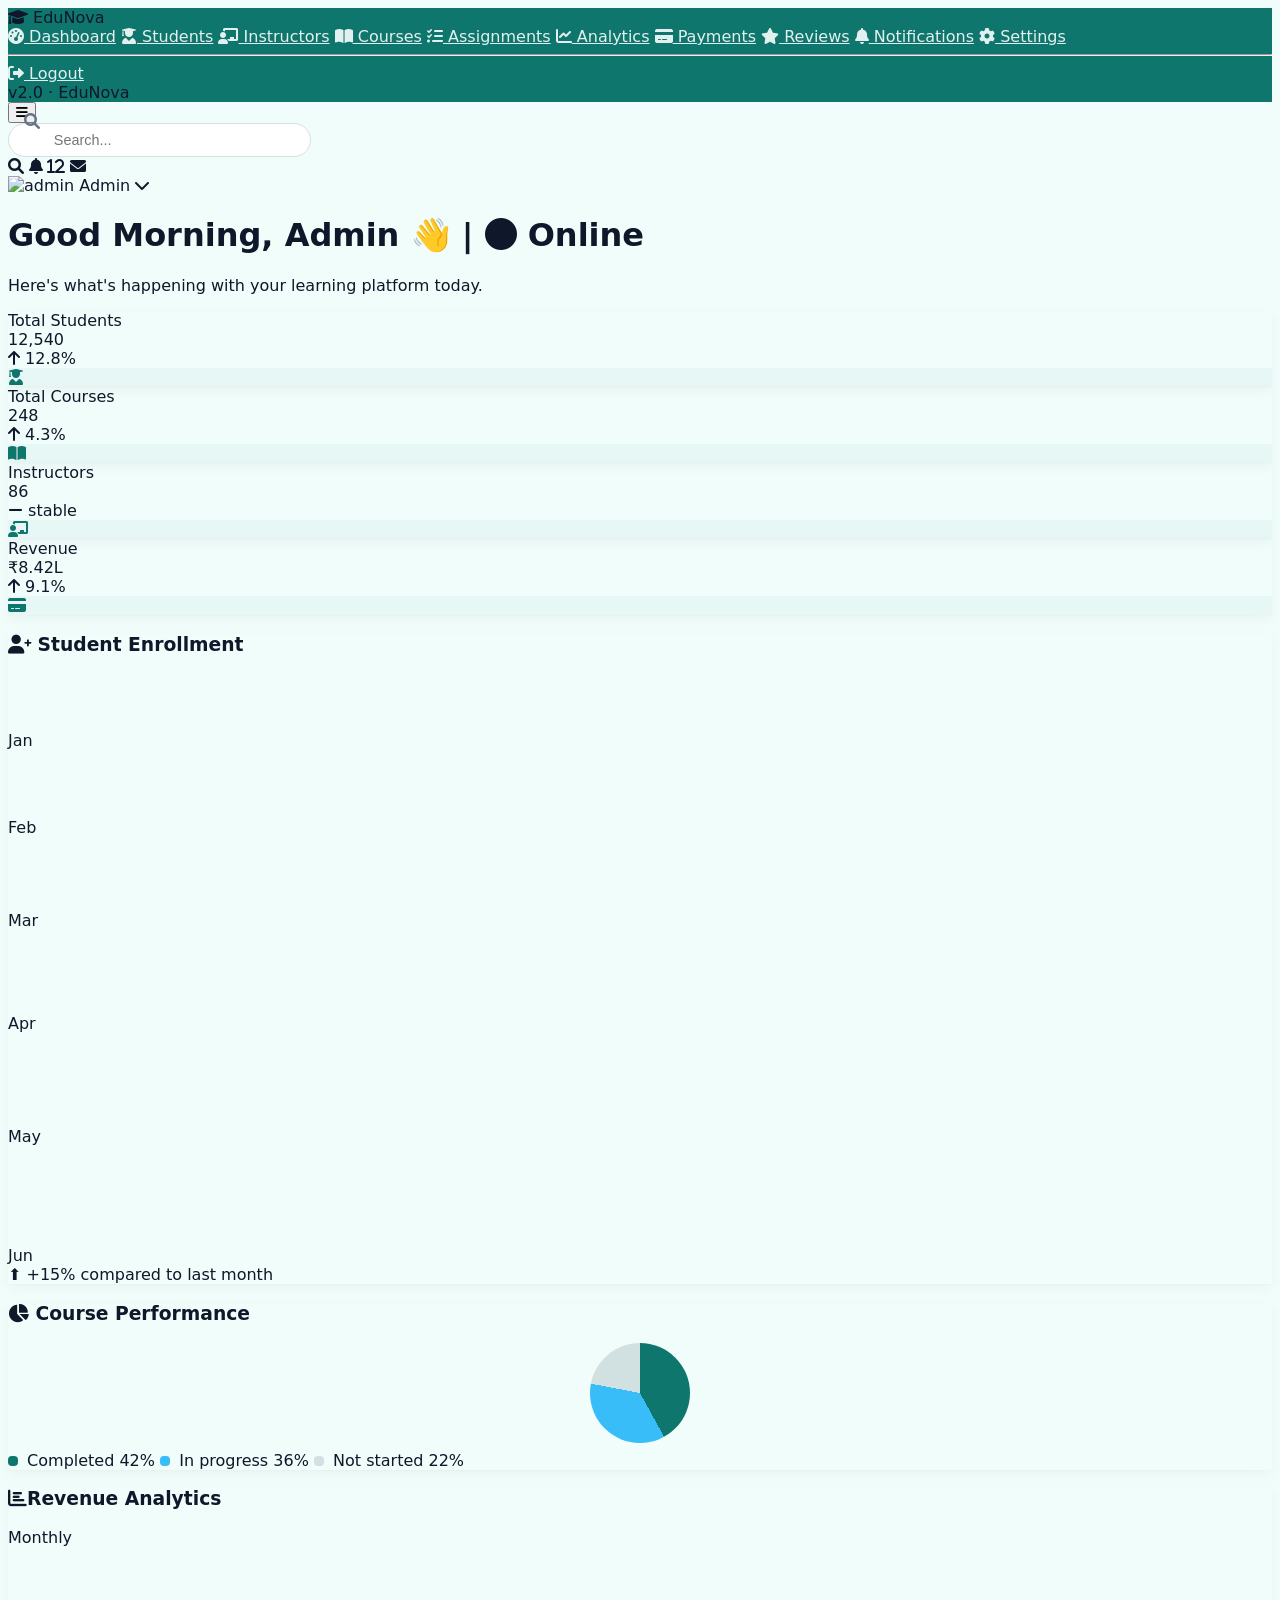
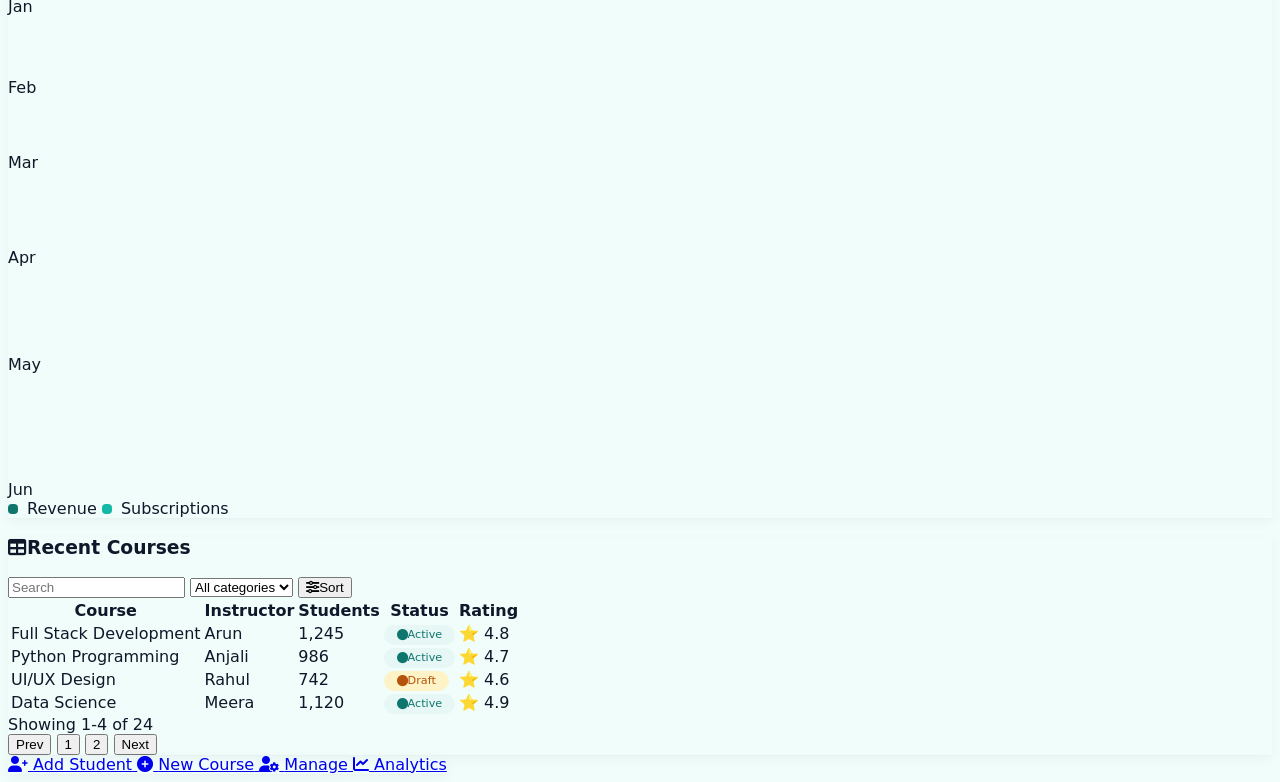
==== commit e1c01186: "animation added" ====
--- a/index.html
+++ b/index.html
@@ -25,6 +25,129 @@
         .drawer-overlay { background: rgba(15,23,42,0.4); }
         .doughnut-static { width: 100px; height: 100px; border-radius: 50%; background: conic-gradient(#0F766E 0% 42%, #38BDF8 42% 78%, #d1e0e0 78% 100%); margin: 0.5rem auto; }
         .legend-dot { display: inline-block; width: 10px; height: 10px; border-radius: 4px; margin-right: 4px; }
+
+        /* ===== ANIMATIONS ===== */
+        @keyframes fadeInUp {
+            from { opacity: 0; transform: translateY(20px); }
+            to { opacity: 1; transform: translateY(0); }
+        }
+        @keyframes fadeInLeft {
+            from { opacity: 0; transform: translateX(-20px); }
+            to { opacity: 1; transform: translateX(0); }
+        }
+        @keyframes fadeInRight {
+            from { opacity: 0; transform: translateX(20px); }
+            to { opacity: 1; transform: translateX(0); }
+        }
+        @keyframes scaleIn {
+            from { opacity: 0; transform: scale(0.95); }
+            to { opacity: 1; transform: scale(1); }
+        }
+        @keyframes pulse {
+            0%, 100% { transform: scale(1); }
+            50% { transform: scale(1.02); }
+        }
+        @keyframes slideDown {
+            from { opacity: 0; transform: translateY(-10px); }
+            to { opacity: 1; transform: translateY(0); }
+        }
+        @keyframes countUp {
+            from { opacity: 0; transform: scale(0.5); }
+            to { opacity: 1; transform: scale(1); }
+        }
+        @keyframes shimmer {
+            0% { background-position: -200% 0; }
+            100% { background-position: 200% 0; }
+        }
+
+        .animate-fadeInUp {
+            animation: fadeInUp 0.6s ease forwards;
+        }
+        .animate-fadeInLeft {
+            animation: fadeInLeft 0.6s ease forwards;
+        }
+        .animate-fadeInRight {
+            animation: fadeInRight 0.6s ease forwards;
+        }
+        .animate-scaleIn {
+            animation: scaleIn 0.5s ease forwards;
+        }
+        .animate-pulse {
+            animation: pulse 2s ease-in-out infinite;
+        }
+        .animate-slideDown {
+            animation: slideDown 0.4s ease forwards;
+        }
+        .animate-countUp {
+            animation: countUp 0.8s ease forwards;
+        }
+        .animate-shimmer {
+            background: linear-gradient(90deg, transparent 0%, rgba(255,255,255,0.4) 50%, transparent 100%);
+            background-size: 200% 100%;
+            animation: shimmer 2s ease-in-out infinite;
+        }
+
+        /* Staggered delays */
+        .delay-1 { animation-delay: 0.05s; }
+        .delay-2 { animation-delay: 0.1s; }
+        .delay-3 { animation-delay: 0.15s; }
+        .delay-4 { animation-delay: 0.2s; }
+        .delay-5 { animation-delay: 0.25s; }
+        .delay-6 { animation-delay: 0.3s; }
+        .delay-7 { animation-delay: 0.35s; }
+        .delay-8 { animation-delay: 0.4s; }
+        .delay-9 { animation-delay: 0.45s; }
+        .delay-10 { animation-delay: 0.5s; }
+
+        /* Card hover animation */
+        .card-hover {
+            transition: all 0.3s ease;
+        }
+        .card-hover:hover {
+            transform: translateY(-4px);
+            box-shadow: 0 8px 24px rgba(15,23,42,0.08);
+        }
+
+        /* Stat icon pulse on hover */
+        .stat-icon-wrapper {
+            transition: all 0.3s ease;
+        }
+        .stat-icon-wrapper:hover {
+            transform: scale(1.1) rotate(5deg);
+            background: #d4f0ed;
+        }
+
+        /* Table row hover animation */
+        .table-row-hover {
+            transition: all 0.2s ease;
+        }
+        .table-row-hover:hover {
+            background: #f0fdfa;
+            transform: scale(1.01);
+        }
+
+        /* Quick link hover */
+        .quick-link {
+            transition: all 0.3s ease;
+        }
+        .quick-link:hover {
+            transform: translateY(-3px) scale(1.02);
+            box-shadow: 0 8px 24px rgba(15,23,42,0.08);
+        }
+
+        /* Chart bar animation */
+        .chart-bar {
+            transition: height 0.8s ease;
+        }
+        .chart-bar:hover {
+            opacity: 0.85;
+        }
+
+        /* Badge pulse for status */
+        .badge-pulse {
+            animation: pulse 2s ease-in-out infinite;
+        }
+
         @media (max-width: 768px) { .nav-search input { width: 140px; } }
         @media (max-width: 480px) { .nav-search input { width: 100px; padding: 0.3rem 0.8rem 0.3rem 2rem; font-size: 0.7rem; } .nav-search i { left: 0.6rem; top: 0.5rem; font-size: 0.7rem; } }
     </style>
@@ -32,32 +155,32 @@
 <body>
     <div id="drawerOverlay" class="fixed inset-0 z-40 drawer-overlay hidden md:hidden"></div>
 
-  <!-- SIDEBAR (desktop) + mobile drawer -->
-  <aside id="sidebar" class="fixed top-0 left-0 h-full w-64 sidebar-bg text-white z-50 flex flex-col transition-transform duration-300 -translate-x-full md:translate-x-0">
-    <div class="p-5 text-2xl font-bold tracking-tight flex items-center gap-2 border-b border-[#2a8a82]">
-      <i class="fas fa-graduation-cap text-[#38BDF8]"></i> LearnDash
-    </div>
-    <nav class="flex-1 px-3 py-6 space-y-1 overflow-y-auto">
-      <a href="#" class="flex items-center gap-3 px-3 py-2.5 rounded-lg sidebar-text bg-[#0d6b63]"><i class="fas fa-tachometer-alt w-5"></i> Dashboard</a>
-      <a href="#" class="flex items-center gap-3 px-3 py-2.5 rounded-lg sidebar-text hover:bg-[#0d6b63]"><i class="fas fa-user-graduate w-5"></i> Students</a>
-      <a href="#" class="flex items-center gap-3 px-3 py-2.5 rounded-lg sidebar-text hover:bg-[#0d6b63]"><i class="fas fa-chalkboard-teacher w-5"></i> Instructors</a>
-      <a href="#" class="flex items-center gap-3 px-3 py-2.5 rounded-lg sidebar-text hover:bg-[#0d6b63]"><i class="fas fa-book-open w-5"></i> Courses</a>
-      <a href="#" class="flex items-center gap-3 px-3 py-2.5 rounded-lg sidebar-text hover:bg-[#0d6b63]"><i class="fas fa-tasks w-5"></i> Assignments</a>
-      <a href="#" class="flex items-center gap-3 px-3 py-2.5 rounded-lg sidebar-text hover:bg-[#0d6b63]"><i class="fas fa-chart-line w-5"></i> Analytics</a>
-      <a href="#" class="flex items-center gap-3 px-3 py-2.5 rounded-lg sidebar-text hover:bg-[#0d6b63]"><i class="fas fa-credit-card w-5"></i> Payments</a>
-      <a href="#" class="flex items-center gap-3 px-3 py-2.5 rounded-lg sidebar-text hover:bg-[#0d6b63]"><i class="fas fa-star w-5"></i> Reviews</a>
-      <a href="#" class="flex items-center gap-3 px-3 py-2.5 rounded-lg sidebar-text hover:bg-[#0d6b63]"><i class="fas fa-bell w-5"></i> Notifications</a>
-      <a href="#" class="flex items-center gap-3 px-3 py-2.5 rounded-lg sidebar-text hover:bg-[#0d6b63]"><i class="fas fa-cog w-5"></i> Settings</a>
-      <hr class="border-[#2a8a82] my-4" />
-      <a href="#" class="flex items-center gap-3 px-3 py-2.5 rounded-lg sidebar-text hover:bg-[#0d6b63]"><i class="fas fa-sign-out-alt w-5"></i> Logout</a>
-    </nav>
-    <div class="p-4 text-xs text-[#b0d6d0] border-t border-[#2a8a82]">v2.0 · edu admin</div>
-  </aside>
+    <!-- SIDEBAR -->
+    <aside id="sidebar" class="fixed top-0 left-0 h-full w-64 sidebar-bg text-white z-50 flex flex-col transition-transform duration-300 -translate-x-full md:translate-x-0">
+        <div class="p-5 text-2xl font-bold tracking-tight flex items-center gap-2 border-b border-[#2a8a82] animate-fadeInRight">
+            <i class="fas fa-graduation-cap text-[#38BDF8]"></i> EduNova
+        </div>
+        <nav class="flex-1 px-3 py-6 space-y-1 overflow-y-auto">
+            <a href="./index.html" class="flex items-center gap-3 px-3 py-2.5 rounded-lg sidebar-text bg-[#0d6b63] animate-fadeInRight delay-1"><i class="fas fa-tachometer-alt w-5"></i> Dashboard</a>
+            <a href="./student.html" class="flex items-center gap-3 px-3 py-2.5 rounded-lg sidebar-text hover:bg-[#0d6b63] animate-fadeInRight delay-2"><i class="fas fa-user-graduate w-5"></i> Students</a>
+            <a href="./instructor.html" class="flex items-center gap-3 px-3 py-2.5 rounded-lg sidebar-text hover:bg-[#0d6b63] animate-fadeInRight delay-3"><i class="fas fa-chalkboard-teacher w-5"></i> Instructors</a>
+            <a href="./courses.html" class="flex items-center gap-3 px-3 py-2.5 rounded-lg sidebar-text hover:bg-[#0d6b63] animate-fadeInRight delay-4"><i class="fas fa-book-open w-5"></i> Courses</a>
+            <a href="./assignments.html" class="flex items-center gap-3 px-3 py-2.5 rounded-lg sidebar-text hover:bg-[#0d6b63] animate-fadeInRight delay-5"><i class="fas fa-tasks w-5"></i> Assignments</a>
+            <a href="./analytics.html" class="flex items-center gap-3 px-3 py-2.5 rounded-lg sidebar-text hover:bg-[#0d6b63] animate-fadeInRight delay-6"><i class="fas fa-chart-line w-5"></i> Analytics</a>
+            <a href="./payment.html" class="flex items-center gap-3 px-3 py-2.5 rounded-lg sidebar-text hover:bg-[#0d6b63] animate-fadeInRight delay-7"><i class="fas fa-credit-card w-5"></i> Payments</a>
+            <a href="./reviews.html" class="flex items-center gap-3 px-3 py-2.5 rounded-lg sidebar-text hover:bg-[#0d6b63] animate-fadeInRight delay-8"><i class="fas fa-star w-5"></i> Reviews</a>
+            <a href="./notifications.html" class="flex items-center gap-3 px-3 py-2.5 rounded-lg sidebar-text hover:bg-[#0d6b63] animate-fadeInRight delay-9"><i class="fas fa-bell w-5"></i> Notifications</a>
+            <a href="./settings.html" class="flex items-center gap-3 px-3 py-2.5 rounded-lg sidebar-text hover:bg-[#0d6b63] animate-fadeInRight delay-10"><i class="fas fa-cog w-5"></i> Settings</a>
+            <hr class="border-[#2a8a82] my-4" />
+            <a href="./logout.html" class="flex items-center gap-3 px-3 py-2.5 rounded-lg sidebar-text hover:bg-[#0d6b63]"><i class="fas fa-sign-out-alt w-5"></i> Logout</a>
+        </nav>
+        <div class="p-4 text-xs text-[#b0d6d0] border-t border-[#2a8a82] animate-fadeInRight delay-10">v2.0 · EduNova</div>
+    </aside>
 
     <!-- MAIN -->
     <div class="md:ml-64 min-h-screen flex flex-col">
         <!-- TOP NAVBAR -->
-        <header class="bg-white/80 backdrop-blur-sm border-b border-[#dce8e6] sticky top-0 z-30 px-4 sm:px-6 py-3 flex items-center justify-between flex-wrap gap-2">
+        <header class="bg-white/80 backdrop-blur-sm border-b border-[#dce8e6] sticky top-0 z-30 px-4 sm:px-6 py-3 flex items-center justify-between flex-wrap gap-2 animate-slideDown">
             <div class="flex items-center gap-3">
                 <button id="hamburgerBtn" class="md:hidden text-[#0F766E] text-xl"><i class="fas fa-bars"></i></button>
                 <div class="nav-search relative hidden sm:block">
@@ -67,12 +190,12 @@
             </div>
             <div class="flex items-center gap-3 sm:gap-4">
                 <i class="fas fa-search text-[#64748B] sm:hidden"></i>
-                <i class="fas fa-bell text-[#64748B] text-lg hover:text-[#0F766E] cursor-pointer relative">
+                <i class="fas fa-bell text-[#64748B] text-lg hover:text-[#0F766E] cursor-pointer relative animate-pulse">
                     <span class="absolute -top-1 -right-1 bg-[#DC2626] text-white text-[10px] rounded-full w-4 h-4 flex items-center justify-center">12</span>
                 </i>
                 <i class="fas fa-envelope text-[#64748B] text-lg hover:text-[#0F766E] cursor-pointer"></i>
                 <div class="flex items-center gap-2 border-l pl-3 border-[#dce8e6]">
-                    <img src="https://ui-avatars.com/api/?name=Admin&background=0F766E&color=fff&size=32" alt="admin" class="w-8 h-8 rounded-full" />
+                    <img src="https://ui-avatars.com/api/?name=Admin&background=0F766E&color=fff&size=32" alt="admin" class="w-8 h-8 rounded-full hover:scale-110 transition-transform duration-300" />
                     <span class="hidden sm:inline font-medium text-sm text-[#0F172A]">Admin <i class="fas fa-chevron-down ml-1 text-[#64748B] text-xs"></i></span>
                 </div>
             </div>
@@ -80,94 +203,220 @@
 
         <!-- CONTENT -->
         <main class="flex-1 p-4 sm:p-6 space-y-6">
-            <div>
-                <h1 class="text-2xl font-bold text-[#0F172A] flex items-center gap-2">Good Morning, Admin 👋</h1>
+            <!-- GREETING -->
+            <div class="animate-fadeInUp">
+                <h1 class="text-2xl font-bold text-[#0F172A] flex items-center gap-2">
+                    Good Morning, Admin 👋
+                    <span class="text-sm font-normal text-[#64748B] animate-pulse">| <i class="fas fa-circle text-[#16A34A] text-[8px]"></i> Online</span>
+                </h1>
                 <p class="text-[#64748B]">Here's what's happening with your learning platform today.</p>
             </div>
 
+            <!-- STATS CARDS -->
             <section class="grid grid-cols-1 sm:grid-cols-2 lg:grid-cols-4 gap-4">
-                <div class="bg-white card-shadow rounded-2xl p-5 flex items-start justify-between border border-[#e6f0ed]">
-                    <div><span class="text-[#64748B] text-sm">Total Students</span><div class="text-2xl font-bold mt-1">12,540</div><span class="text-[#16A34A] text-xs flex items-center gap-1 mt-1"><i class="fas fa-arrow-up"></i> 12.8%</span></div>
-                    <div class="stat-icon w-10 h-10 rounded-xl flex items-center justify-center text-xl"><i class="fas fa-user-graduate"></i></div>
-                </div>
-                <div class="bg-white card-shadow rounded-2xl p-5 flex items-start justify-between border border-[#e6f0ed]">
-                    <div><span class="text-[#64748B] text-sm">Total Courses</span><div class="text-2xl font-bold mt-1">248</div><span class="text-[#16A34A] text-xs flex items-center gap-1 mt-1"><i class="fas fa-arrow-up"></i> 4.3%</span></div>
-                    <div class="stat-icon w-10 h-10 rounded-xl flex items-center justify-center text-xl"><i class="fas fa-book-open"></i></div>
-                </div>
-                <div class="bg-white card-shadow rounded-2xl p-5 flex items-start justify-between border border-[#e6f0ed]">
-                    <div><span class="text-[#64748B] text-sm">Instructors</span><div class="text-2xl font-bold mt-1">86</div><span class="text-[#64748B] text-xs flex items-center gap-1 mt-1"><i class="fas fa-minus"></i> stable</span></div>
-                    <div class="stat-icon w-10 h-10 rounded-xl flex items-center justify-center text-xl"><i class="fas fa-chalkboard-teacher"></i></div>
-                </div>
-                <div class="bg-white card-shadow rounded-2xl p-5 flex items-start justify-between border border-[#e6f0ed]">
-                    <div><span class="text-[#64748B] text-sm">Revenue</span><div class="text-2xl font-bold mt-1">₹8.42L</div><span class="text-[#16A34A] text-xs flex items-center gap-1 mt-1"><i class="fas fa-arrow-up"></i> 9.1%</span></div>
-                    <div class="stat-icon w-10 h-10 rounded-xl flex items-center justify-center text-xl"><i class="fas fa-credit-card"></i></div>
+                <div class="bg-white card-shadow rounded-2xl p-5 flex items-start justify-between border border-[#e6f0ed] card-hover animate-fadeInUp delay-1">
+                    <div>
+                        <span class="text-[#64748B] text-sm">Total Students</span>
+                        <div class="text-2xl font-bold mt-1 animate-countUp">12,540</div>
+                        <span class="text-[#16A34A] text-xs flex items-center gap-1 mt-1"><i class="fas fa-arrow-up"></i> 12.8%</span>
+                    </div>
+                    <div class="stat-icon w-10 h-10 rounded-xl flex items-center justify-center text-xl stat-icon-wrapper"><i class="fas fa-user-graduate"></i></div>
+                </div>
+                <div class="bg-white card-shadow rounded-2xl p-5 flex items-start justify-between border border-[#e6f0ed] card-hover animate-fadeInUp delay-2">
+                    <div>
+                        <span class="text-[#64748B] text-sm">Total Courses</span>
+                        <div class="text-2xl font-bold mt-1 animate-countUp">248</div>
+                        <span class="text-[#16A34A] text-xs flex items-center gap-1 mt-1"><i class="fas fa-arrow-up"></i> 4.3%</span>
+                    </div>
+                    <div class="stat-icon w-10 h-10 rounded-xl flex items-center justify-center text-xl stat-icon-wrapper"><i class="fas fa-book-open"></i></div>
+                </div>
+                <div class="bg-white card-shadow rounded-2xl p-5 flex items-start justify-between border border-[#e6f0ed] card-hover animate-fadeInUp delay-3">
+                    <div>
+                        <span class="text-[#64748B] text-sm">Instructors</span>
+                        <div class="text-2xl font-bold mt-1 animate-countUp">86</div>
+                        <span class="text-[#64748B] text-xs flex items-center gap-1 mt-1"><i class="fas fa-minus"></i> stable</span>
+                    </div>
+                    <div class="stat-icon w-10 h-10 rounded-xl flex items-center justify-center text-xl stat-icon-wrapper"><i class="fas fa-chalkboard-teacher"></i></div>
+                </div>
+                <div class="bg-white card-shadow rounded-2xl p-5 flex items-start justify-between border border-[#e6f0ed] card-hover animate-fadeInUp delay-4">
+                    <div>
+                        <span class="text-[#64748B] text-sm">Revenue</span>
+                        <div class="text-2xl font-bold mt-1 animate-countUp">₹8.42L</div>
+                        <span class="text-[#16A34A] text-xs flex items-center gap-1 mt-1"><i class="fas fa-arrow-up"></i> 9.1%</span>
+                    </div>
+                    <div class="stat-icon w-10 h-10 rounded-xl flex items-center justify-center text-xl stat-icon-wrapper"><i class="fas fa-credit-card"></i></div>
                 </div>
             </section>
 
+            <!-- CHARTS ROW -->
             <div class="grid grid-cols-1 lg:grid-cols-2 gap-4">
-                <div class="bg-white p-5 rounded-2xl card-shadow border border-[#e6f0ed]">
+                <div class="bg-white p-5 rounded-2xl card-shadow border border-[#e6f0ed] card-hover animate-fadeInLeft delay-3">
                     <h3 class="text-sm font-semibold text-[#0F172A] flex items-center gap-2"><i class="fas fa-user-plus text-[#0F766E]"></i> Student Enrollment</h3>
                     <div class="flex items-end gap-2 h-32 mt-2">
-                        <div class="flex-1 flex flex-col items-center"><div class="w-full bg-[#0F766E] rounded-t" style="height:58px;"></div><span class="text-[10px] mt-1 text-[#64748B]">Jan</span></div>
-                        <div class="flex-1 flex flex-col items-center"><div class="w-full bg-[#0F766E] rounded-t" style="height:68px;"></div><span class="text-[10px] mt-1 text-[#64748B]">Feb</span></div>
-                        <div class="flex-1 flex flex-col items-center"><div class="w-full bg-[#0F766E] rounded-t" style="height:74px;"></div><span class="text-[10px] mt-1 text-[#64748B]">Mar</span></div>
-                        <div class="flex-1 flex flex-col items-center"><div class="w-full bg-[#0F766E] rounded-t" style="height:84px;"></div><span class="text-[10px] mt-1 text-[#64748B]">Apr</span></div>
-                        <div class="flex-1 flex flex-col items-center"><div class="w-full bg-[#0F766E] rounded-t" style="height:94px;"></div><span class="text-[10px] mt-1 text-[#64748B]">May</span></div>
-                        <div class="flex-1 flex flex-col items-center"><div class="w-full bg-[#0F766E] rounded-t" style="height:100px;"></div><span class="text-[10px] mt-1 text-[#64748B]">Jun</span></div>
-                    </div>
-                </div>
-                <div class="bg-white p-5 rounded-2xl card-shadow border border-[#e6f0ed] flex flex-col items-center">
+                        <div class="flex-1 flex flex-col items-center">
+                            <div class="w-full bg-[#0F766E] rounded-t chart-bar" style="height:58px; transition-delay: 0.1s;"></div>
+                            <span class="text-[10px] mt-1 text-[#64748B]">Jan</span>
+                        </div>
+                        <div class="flex-1 flex flex-col items-center">
+                            <div class="w-full bg-[#0F766E] rounded-t chart-bar" style="height:68px; transition-delay: 0.2s;"></div>
+                            <span class="text-[10px] mt-1 text-[#64748B]">Feb</span>
+                        </div>
+                        <div class="flex-1 flex flex-col items-center">
+                            <div class="w-full bg-[#0F766E] rounded-t chart-bar" style="height:74px; transition-delay: 0.3s;"></div>
+                            <span class="text-[10px] mt-1 text-[#64748B]">Mar</span>
+                        </div>
+                        <div class="flex-1 flex flex-col items-center">
+                            <div class="w-full bg-[#0F766E] rounded-t chart-bar" style="height:84px; transition-delay: 0.4s;"></div>
+                            <span class="text-[10px] mt-1 text-[#64748B]">Apr</span>
+                        </div>
+                        <div class="flex-1 flex flex-col items-center">
+                            <div class="w-full bg-[#0F766E] rounded-t chart-bar" style="height:94px; transition-delay: 0.5s;"></div>
+                            <span class="text-[10px] mt-1 text-[#64748B]">May</span>
+                        </div>
+                        <div class="flex-1 flex flex-col items-center">
+                            <div class="w-full bg-[#0F766E] rounded-t chart-bar" style="height:100px; transition-delay: 0.6s;"></div>
+                            <span class="text-[10px] mt-1 text-[#64748B]">Jun</span>
+                        </div>
+                    </div>
+                    <div class="text-xs text-[#64748B] mt-1 text-center animate-pulse">⬆ +15% compared to last month</div>
+                </div>
+                <div class="bg-white p-5 rounded-2xl card-shadow border border-[#e6f0ed] flex flex-col items-center card-hover animate-fadeInRight delay-3">
                     <h3 class="text-sm font-semibold text-[#0F172A] flex items-center gap-2 w-full"><i class="fas fa-chart-pie text-[#14B8A6]"></i> Course Performance</h3>
-                    <div class="doughnut-static"></div>
+                    <div class="doughnut-static animate-scaleIn delay-4"></div>
                     <div class="flex gap-4 text-xs mt-2 flex-wrap justify-center">
-                        <span><span class="legend-dot" style="background:#0F766E;"></span> Completed 42%</span>
-                        <span><span class="legend-dot" style="background:#38BDF8;"></span> In progress 36%</span>
-                        <span><span class="legend-dot" style="background:#d1e0e0;"></span> Not started 22%</span>
-                    </div>
-                </div>
-            </div>
-
-            <div class="bg-white p-5 rounded-2xl card-shadow border border-[#e6f0ed]">
-                <div class="flex justify-between items-center"><h3 class="text-sm font-semibold"><i class="fas fa-chart-bar text-[#0F766E] mr-2"></i>Revenue Analytics</h3><span class="text-xs text-[#64748B]">Monthly</span></div>
+                        <span class="animate-fadeInUp delay-5"><span class="legend-dot" style="background:#0F766E;"></span> Completed 42%</span>
+                        <span class="animate-fadeInUp delay-6"><span class="legend-dot" style="background:#38BDF8;"></span> In progress 36%</span>
+                        <span class="animate-fadeInUp delay-7"><span class="legend-dot" style="background:#d1e0e0;"></span> Not started 22%</span>
+                    </div>
+                </div>
+            </div>
+
+            <!-- REVENUE ANALYTICS -->
+            <div class="bg-white p-5 rounded-2xl card-shadow border border-[#e6f0ed] card-hover animate-fadeInUp delay-4">
+                <div class="flex justify-between items-center">
+                    <h3 class="text-sm font-semibold"><i class="fas fa-chart-bar text-[#0F766E] mr-2"></i>Revenue Analytics</h3>
+                    <span class="text-xs text-[#64748B]">Monthly</span>
+                </div>
                 <div class="flex items-end gap-1 h-24 mt-3">
-                    <div class="flex-1 flex flex-col items-center"><div class="w-full bg-[#0F766E] rounded-t" style="height:32px;"></div><div class="w-full bg-[#14B8A6] rounded-t mt-0.5" style="height:18px;"></div><span class="text-[9px] mt-1 text-[#64748B]">Jan</span></div>
-                    <div class="flex-1 flex flex-col items-center"><div class="w-full bg-[#0F766E] rounded-t" style="height:40px;"></div><div class="w-full bg-[#14B8A6] rounded-t mt-0.5" style="height:22px;"></div><span class="text-[9px] mt-1 text-[#64748B]">Feb</span></div>
-                    <div class="flex-1 flex flex-col items-center"><div class="w-full bg-[#0F766E] rounded-t" style="height:36px;"></div><div class="w-full bg-[#14B8A6] rounded-t mt-0.5" style="height:20px;"></div><span class="text-[9px] mt-1 text-[#64748B]">Mar</span></div>
-                    <div class="flex-1 flex flex-col items-center"><div class="w-full bg-[#0F766E] rounded-t" style="height:48px;"></div><div class="w-full bg-[#14B8A6] rounded-t mt-0.5" style="height:28px;"></div><span class="text-[9px] mt-1 text-[#64748B]">Apr</span></div>
-                    <div class="flex-1 flex flex-col items-center"><div class="w-full bg-[#0F766E] rounded-t" style="height:56px;"></div><div class="w-full bg-[#14B8A6] rounded-t mt-0.5" style="height:32px;"></div><span class="text-[9px] mt-1 text-[#64748B]">May</span></div>
-                    <div class="flex-1 flex flex-col items-center"><div class="w-full bg-[#0F766E] rounded-t" style="height:68px;"></div><div class="w-full bg-[#14B8A6] rounded-t mt-0.5" style="height:38px;"></div><span class="text-[9px] mt-1 text-[#64748B]">Jun</span></div>
-                </div>
-                <div class="flex gap-4 text-xs mt-2"><span><span class="legend-dot" style="background:#0F766E;"></span> Revenue</span><span><span class="legend-dot" style="background:#14B8A6;"></span> Subscriptions</span></div>
-            </div>
-
-            <div class="bg-white rounded-2xl card-shadow border border-[#e6f0ed] p-5">
+                    <div class="flex-1 flex flex-col items-center">
+                        <div class="w-full bg-[#0F766E] rounded-t chart-bar" style="height:32px; transition-delay: 0.1s;"></div>
+                        <div class="w-full bg-[#14B8A6] rounded-t mt-0.5 chart-bar" style="height:18px; transition-delay: 0.2s;"></div>
+                        <span class="text-[9px] mt-1 text-[#64748B]">Jan</span>
+                    </div>
+                    <div class="flex-1 flex flex-col items-center">
+                        <div class="w-full bg-[#0F766E] rounded-t chart-bar" style="height:40px; transition-delay: 0.2s;"></div>
+                        <div class="w-full bg-[#14B8A6] rounded-t mt-0.5 chart-bar" style="height:22px; transition-delay: 0.3s;"></div>
+                        <span class="text-[9px] mt-1 text-[#64748B]">Feb</span>
+                    </div>
+                    <div class="flex-1 flex flex-col items-center">
+                        <div class="w-full bg-[#0F766E] rounded-t chart-bar" style="height:36px; transition-delay: 0.3s;"></div>
+                        <div class="w-full bg-[#14B8A6] rounded-t mt-0.5 chart-bar" style="height:20px; transition-delay: 0.4s;"></div>
+                        <span class="text-[9px] mt-1 text-[#64748B]">Mar</span>
+                    </div>
+                    <div class="flex-1 flex flex-col items-center">
+                        <div class="w-full bg-[#0F766E] rounded-t chart-bar" style="height:48px; transition-delay: 0.4s;"></div>
+                        <div class="w-full bg-[#14B8A6] rounded-t mt-0.5 chart-bar" style="height:28px; transition-delay: 0.5s;"></div>
+                        <span class="text-[9px] mt-1 text-[#64748B]">Apr</span>
+                    </div>
+                    <div class="flex-1 flex flex-col items-center">
+                        <div class="w-full bg-[#0F766E] rounded-t chart-bar" style="height:56px; transition-delay: 0.5s;"></div>
+                        <div class="w-full bg-[#14B8A6] rounded-t mt-0.5 chart-bar" style="height:32px; transition-delay: 0.6s;"></div>
+                        <span class="text-[9px] mt-1 text-[#64748B]">May</span>
+                    </div>
+                    <div class="flex-1 flex flex-col items-center">
+                        <div class="w-full bg-[#0F766E] rounded-t chart-bar" style="height:68px; transition-delay: 0.6s;"></div>
+                        <div class="w-full bg-[#14B8A6] rounded-t mt-0.5 chart-bar" style="height:38px; transition-delay: 0.7s;"></div>
+                        <span class="text-[9px] mt-1 text-[#64748B]">Jun</span>
+                    </div>
+                </div>
+                <div class="flex gap-4 text-xs mt-2">
+                    <span class="animate-fadeInUp delay-5"><span class="legend-dot" style="background:#0F766E;"></span> Revenue</span>
+                    <span class="animate-fadeInUp delay-6"><span class="legend-dot" style="background:#14B8A6;"></span> Subscriptions</span>
+                </div>
+            </div>
+
+            <!-- RECENT COURSES TABLE -->
+            <div class="bg-white rounded-2xl card-shadow border border-[#e6f0ed] p-5 card-hover animate-fadeInUp delay-5">
                 <div class="flex flex-wrap items-center justify-between gap-2 mb-4">
                     <h3 class="font-semibold text-[#0F172A]"><i class="fas fa-table text-[#0F766E] mr-2"></i>Recent Courses</h3>
                     <div class="flex flex-wrap gap-2">
-                        <input type="text" placeholder="Search" class="text-sm border rounded-full px-3 py-1 border-[#d1e0e0] focus:ring-1 focus:ring-[#14B8A6] outline-none" />
-                        <select class="text-sm border rounded-full px-3 py-1 border-[#d1e0e0] bg-white"><option>All categories</option></select>
-                        <button class="text-sm bg-[#0F766E] text-white px-4 py-1 rounded-full"><i class="fas fa-sliders-h mr-1"></i>Sort</button>
+                        <input type="text" placeholder="Search" class="text-sm border rounded-full px-3 py-1 border-[#d1e0e0] focus:ring-1 focus:ring-[#14B8A6] outline-none transition-all duration-300 focus:scale-105" />
+                        <select class="text-sm border rounded-full px-3 py-1 border-[#d1e0e0] bg-white transition-all duration-300 hover:border-[#14B8A6]"><option>All categories</option></select>
+                        <button class="text-sm bg-[#0F766E] text-white px-4 py-1 rounded-full hover:bg-[#0d6b63] transition-all duration-300 hover:scale-105"><i class="fas fa-sliders-h mr-1"></i>Sort</button>
                     </div>
                 </div>
                 <div class="table-wrap">
                     <table class="w-full text-sm">
-                        <thead class="text-[#64748B] border-b border-[#e6f0ed]"><tr><th class="py-2 text-left">Course</th><th class="py-2 text-left">Instructor</th><th class="py-2 text-left">Students</th><th class="py-2 text-left">Status</th><th class="py-2 text-left">Rating</th></tr></thead>
+                        <thead class="text-[#64748B] border-b border-[#e6f0ed]">
+                            <tr>
+                                <th class="py-2 text-left">Course</th>
+                                <th class="py-2 text-left">Instructor</th>
+                                <th class="py-2 text-left">Students</th>
+                                <th class="py-2 text-left">Status</th>
+                                <th class="py-2 text-left">Rating</th>
+                            </tr>
+                        </thead>
                         <tbody>
-                            <tr class="border-b border-[#f0f7f5]"><td class="py-3 font-medium">Full Stack Development</td><td>Arun</td><td>1,245</td><td><span class="badge-status"><i class="fas fa-circle text-[#16A34A] text-[8px] mr-1"></i>Active</span></td><td>⭐ 4.8</td></tr>
-                            <tr class="border-b border-[#f0f7f5]"><td>Python Programming</td><td>Anjali</td><td>986</td><td><span class="badge-status"><i class="fas fa-circle text-[#16A34A] text-[8px] mr-1"></i>Active</span></td><td>⭐ 4.7</td></tr>
-                            <tr class="border-b border-[#f0f7f5]"><td>UI/UX Design</td><td>Rahul</td><td>742</td><td><span class="badge-status badge-draft"><i class="fas fa-circle text-[#F59E0B] text-[8px] mr-1"></i>Draft</span></td><td>⭐ 4.6</td></tr>
-                            <tr><td>Data Science</td><td>Meera</td><td>1,120</td><td><span class="badge-status"><i class="fas fa-circle text-[#16A34A] text-[8px] mr-1"></i>Active</span></td><td>⭐ 4.9</td></tr>
+                            <tr class="border-b border-[#f0f7f5] table-row-hover animate-fadeInUp delay-6">
+                                <td class="py-3 font-medium">Full Stack Development</td>
+                                <td>Arun</td>
+                                <td>1,245</td>
+                                <td><span class="badge-status badge-pulse"><i class="fas fa-circle text-[#16A34A] text-[8px] mr-1"></i>Active</span></td>
+                                <td>⭐ 4.8</td>
+                            </tr>
+                            <tr class="border-b border-[#f0f7f5] table-row-hover animate-fadeInUp delay-7">
+                                <td class="py-3 font-medium">Python Programming</td>
+                                <td>Anjali</td>
+                                <td>986</td>
+                                <td><span class="badge-status badge-pulse"><i class="fas fa-circle text-[#16A34A] text-[8px] mr-1"></i>Active</span></td>
+                                <td>⭐ 4.7</td>
+                            </tr>
+                            <tr class="border-b border-[#f0f7f5] table-row-hover animate-fadeInUp delay-8">
+                                <td class="py-3 font-medium">UI/UX Design</td>
+                                <td>Rahul</td>
+                                <td>742</td>
+                                <td><span class="badge-status badge-draft"><i class="fas fa-circle text-[#F59E0B] text-[8px] mr-1"></i>Draft</span></td>
+                                <td>⭐ 4.6</td>
+                            </tr>
+                            <tr class="table-row-hover animate-fadeInUp delay-9">
+                                <td class="py-3 font-medium">Data Science</td>
+                                <td>Meera</td>
+                                <td>1,120</td>
+                                <td><span class="badge-status badge-pulse"><i class="fas fa-circle text-[#16A34A] text-[8px] mr-1"></i>Active</span></td>
+                                <td>⭐ 4.9</td>
+                            </tr>
                         </tbody>
                     </table>
                 </div>
-                <div class="flex justify-between items-center mt-4 text-xs text-[#64748B]"><span>Showing 1-4 of 24</span><div class="flex gap-1"><button class="px-2 py-1 border rounded">Prev</button><button class="px-2 py-1 border rounded bg-[#0F766E] text-white">1</button><button class="px-2 py-1 border rounded">2</button><button class="px-2 py-1 border rounded">Next</button></div></div>
-            </div>
-
+                <div class="flex justify-between items-center mt-4 text-xs text-[#64748B]">
+                    <span>Showing 1-4 of 24</span>
+                    <div class="flex gap-1">
+                        <button class="px-2 py-1 border rounded hover:bg-[#0F766E] hover:text-white transition-all duration-300">Prev</button>
+                        <button class="px-2 py-1 border rounded bg-[#0F766E] text-white transition-all duration-300 hover:scale-105">1</button>
+                        <button class="px-2 py-1 border rounded hover:bg-[#0F766E] hover:text-white transition-all duration-300">2</button>
+                        <button class="px-2 py-1 border rounded hover:bg-[#0F766E] hover:text-white transition-all duration-300">Next</button>
+                    </div>
+                </div>
+            </div>
+
+            <!-- QUICK LINKS -->
             <div class="grid grid-cols-2 sm:grid-cols-4 gap-3 text-center text-sm">
-                <a href="#" class="bg-white p-3 rounded-xl card-shadow border border-[#e6f0ed] hover:border-[#14B8A6] transition"><i class="fas fa-user-plus text-[#0F766E] block text-xl mb-1"></i>Add Student</a>
-                <a href="#" class="bg-white p-3 rounded-xl card-shadow border border-[#e6f0ed] hover:border-[#14B8A6] transition"><i class="fas fa-plus-circle text-[#0F766E] block text-xl mb-1"></i>New Course</a>
-                <a href="#" class="bg-white p-3 rounded-xl card-shadow border border-[#e6f0ed] hover:border-[#14B8A6] transition"><i class="fas fa-user-cog text-[#0F766E] block text-xl mb-1"></i>Manage</a>
-                <a href="#" class="bg-white p-3 rounded-xl card-shadow border border-[#e6f0ed] hover:border-[#14B8A6] transition"><i class="fas fa-chart-line text-[#0F766E] block text-xl mb-1"></i>Analytics</a>
+                <a href="#" class="bg-white p-3 rounded-xl card-shadow border border-[#e6f0ed] quick-link animate-fadeInUp delay-6">
+                    <i class="fas fa-user-plus text-[#0F766E] block text-xl mb-1"></i>
+                    <span>Add Student</span>
+                </a>
+                <a href="#" class="bg-white p-3 rounded-xl card-shadow border border-[#e6f0ed] quick-link animate-fadeInUp delay-7">
+                    <i class="fas fa-plus-circle text-[#0F766E] block text-xl mb-1"></i>
+                    <span>New Course</span>
+                </a>
+                <a href="#" class="bg-white p-3 rounded-xl card-shadow border border-[#e6f0ed] quick-link animate-fadeInUp delay-8">
+                    <i class="fas fa-user-cog text-[#0F766E] block text-xl mb-1"></i>
+                    <span>Manage</span>
+                </a>
+                <a href="#" class="bg-white p-3 rounded-xl card-shadow border border-[#e6f0ed] quick-link animate-fadeInUp delay-9">
+                    <i class="fas fa-chart-line text-[#0F766E] block text-xl mb-1"></i>
+                    <span>Analytics</span>
+                </a>
             </div>
         </main>
     </div>
@@ -192,6 +441,20 @@
                     drawerOpen = false;
                 }
             });
+
+            // Animate stat numbers on scroll
+            const observer = new IntersectionObserver((entries) => {
+                entries.forEach(entry => {
+                    if (entry.isIntersecting) {
+                        entry.target.style.opacity = '1';
+                        entry.target.style.transform = 'translateY(0)';
+                    }
+                });
+            }, { threshold: 0.1 });
+
+            document.querySelectorAll('.animate-countUp').forEach(el => {
+                observer.observe(el);
+            });
         })();
     </script>
 </body>
